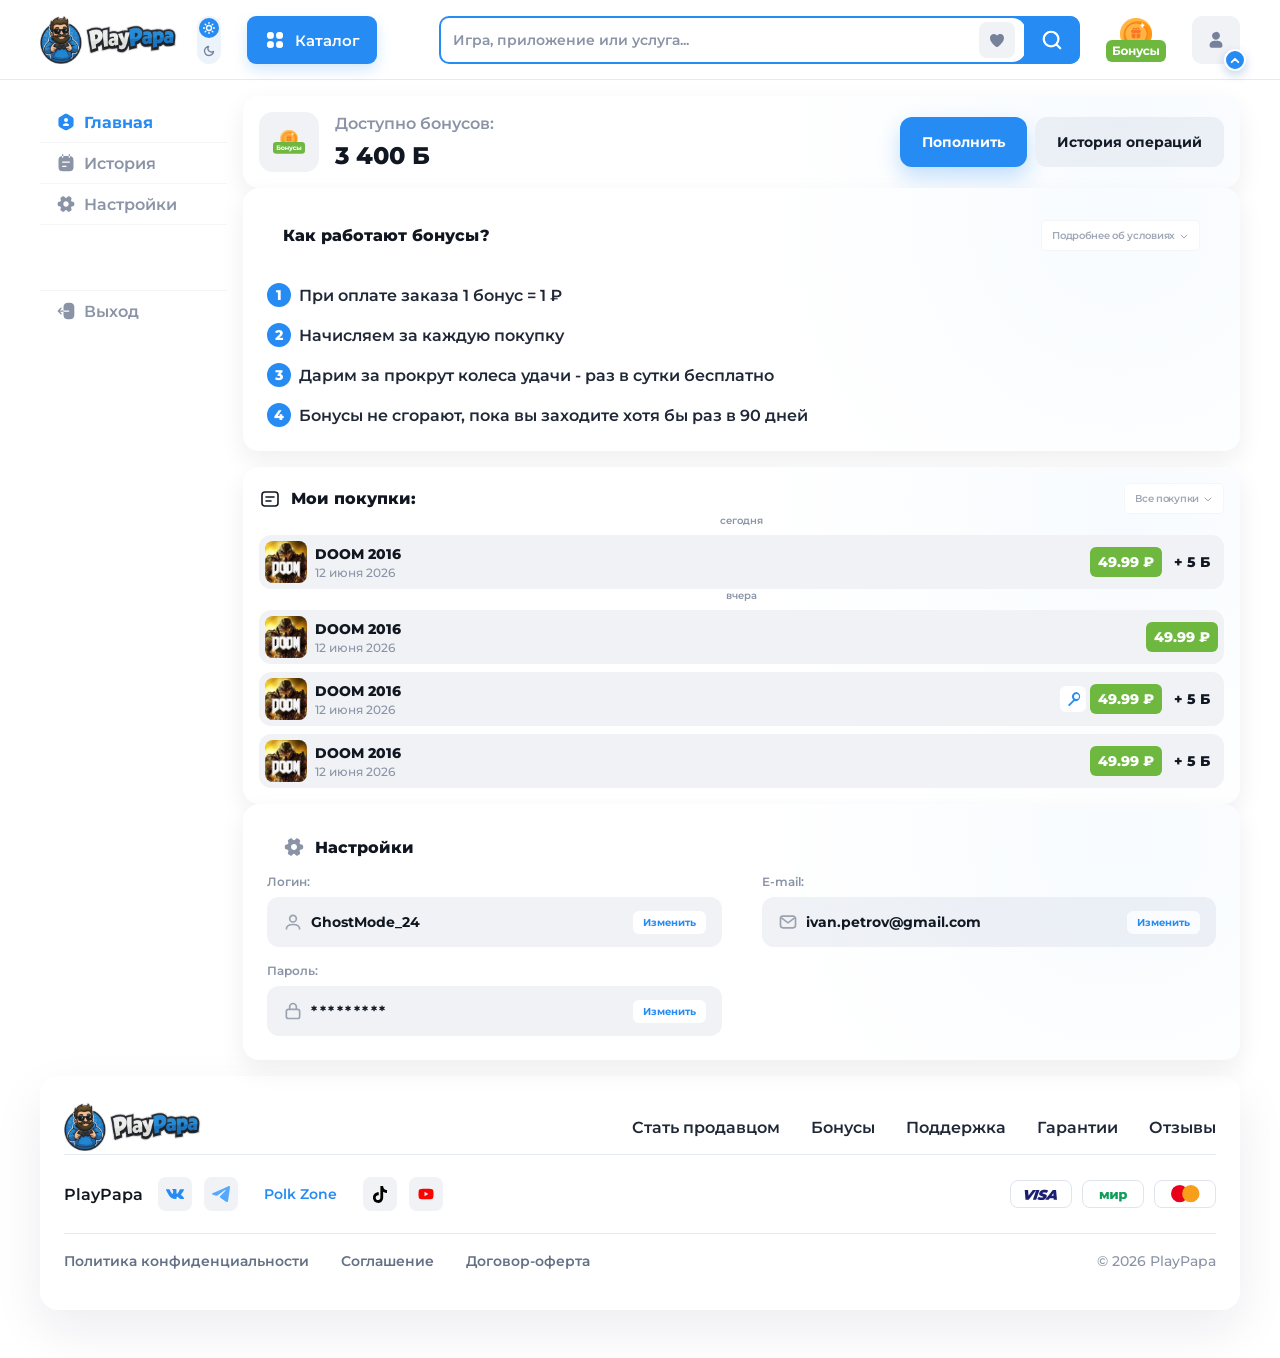
==== account.html @ f1c91818 "Add account, referrals and Steam top-up pages aligned with Figma. Introduce new cabinet and payment " ====
<!doctype html>
<html lang="ru" data-theme="light">
  <head>
    <meta charset="UTF-8" />
    <meta name="viewport" content="width=device-width, initial-scale=1.0, maximum-scale=1.0, user-scalable=no" />
    <title>Личный кабинет — PlayPapa</title>
    <link rel="preconnect" href="https://fonts.googleapis.com" />
    <link rel="preconnect" href="https://fonts.gstatic.com" crossorigin />
    <link href="https://fonts.googleapis.com/css2?family=Montserrat:wght@500;600;700;800;900&display=swap" rel="stylesheet" />
    <link rel="icon" type="image/svg+xml" href="./assets/blogger-playpapa-logo.svg" />
    <link rel="stylesheet" href="./frame.css" />
    <link rel="stylesheet" href="./styles.css" />
    <link rel="stylesheet" href="./account.css" />
    <link rel="stylesheet" href="./auth-local.css" />
  </head>
  <body class="account-page">
    <header class="site-header">
      <div class="shell header-inner">
        <a class="logo-link" href="./index.html">
          <img src="./assets/logo.svg" alt="PlayPapa" />
        </a>
        <div class="theme-switch" aria-label="Переключение темы">
          <button class="theme-btn is-active" type="button" data-theme="light" aria-label="Светлая тема" aria-pressed="true">
            <img src="./assets/white-theme.svg" alt="" />
          </button>
          <button class="theme-btn" type="button" data-theme="dark" aria-label="Темная тема" aria-pressed="false">
            <img src="./assets/dark-theme.svg" alt="" />
          </button>
        </div>
        <button class="catalog-btn" type="button" aria-label="Каталог" aria-expanded="false" aria-controls="catalogMegaMenu">
          <img src="./assets/catalog.svg" alt="" />
          <span>Каталог</span>
        </button>
        <form class="search-form" action="#">
          <input type="search" placeholder="Игра, приложение или услуга..." />
          <button class="search-favorite" type="button" aria-label="Избранное">
            <img src="./assets/favorite.svg" alt="" />
          </button>
          <button class="search-submit" type="submit" aria-label="Найти">
            <svg viewBox="0 0 24 24" fill="none" aria-hidden="true">
              <path d="m21 21-4.35-4.35m2.35-5.65a8 8 0 1 1-16 0 8 8 0 0 1 16 0Z" stroke="currentColor" stroke-width="2.4" stroke-linecap="round" />
            </svg>
          </button>
        </form>
        <button class="bonus-btn" type="button" aria-label="Бонусы">
          <img src="./assets/bonus.svg" alt="Бонусы" />
        </button>
        <div class="profile-menu">
          <button class="profile-btn" type="button" aria-label="Профиль" aria-expanded="false" aria-controls="profilePopover">
            <img src="./assets/profile.svg" alt="" />
            <span class="profile-toggle-indicator" aria-hidden="true">
              <svg viewBox="0 0 12 8" fill="none"><path d="m2 2 4 4 4-4" stroke="currentColor" stroke-width="2.2" stroke-linecap="round" stroke-linejoin="round" /></svg>
            </span>
          </button>
          <section class="profile-popover" id="profilePopover" aria-hidden="true" aria-label="Меню профиля" inert>
            <nav class="profile-popover-nav" aria-label="Разделы профиля">
              <a class="profile-menu-item" href="./account.html">
                <img class="profile-menu-icon" src="./assets/profile-menu-profile.svg" alt="" />
                <span>Профиль</span>
              </a>
              <a class="profile-menu-item" href="./referrals.html">
                <img class="profile-menu-icon" src="./assets/profile-menu-referrals.svg" alt="" />
                <span>Рефералы</span>
              </a>
              <button class="profile-menu-item" type="button">
                <img class="profile-menu-icon" src="./assets/profile-menu-bonus.svg" alt="" />
                <span>Бонусы</span>
              </button>
            </nav>
          </section>
        </div>
      </div>
      <div class="catalog-layer" id="catalogMegaMenu" aria-hidden="true" inert>
        <div class="shell catalog-mega" role="dialog" aria-label="Каталог товаров">
          <div class="catalog-content">
            <section class="catalog-showcase" aria-labelledby="catalogFeaturedTitle">
              <h2 id="catalogFeaturedTitle">Игры и игровые сервисы <span aria-hidden="true">›</span></h2>
              <div class="catalog-showcase-row" id="catalogFeatured"></div>
            </section>
          </div>
        </div>
      </div>
    </header>

    <main class="account-main">
      <div class="shell account-layout">
        <aside class="account-sidebar" aria-label="Навигация личного кабинета">
          <div class="account-nav-group">
            <button class="account-nav-item is-active" type="button" data-account-nav="home" aria-current="page">
              <img src="./assets/account-page/icon-home.svg" alt="" />
              <span>Главная</span>
            </button>
            <button class="account-nav-item" type="button" data-account-nav="history">
              <img src="./assets/account-page/icon-history.svg" alt="" />
              <span>История</span>
            </button>
            <button class="account-nav-item" type="button" data-account-nav="settings">
              <img src="./assets/account-page/icon-settings.svg" alt="" />
              <span>Настройки</span>
            </button>
          </div>
          <button class="account-nav-item account-nav-logout" type="button" data-account-nav="logout">
            <img src="./assets/account-page/icon-logout.svg" alt="" />
            <span>Выход</span>
          </button>
        </aside>

        <div class="account-content">
          <section class="account-screen" data-account-screen="home">
            <div class="account-card account-bonus-bar">
              <div class="account-card-pattern" aria-hidden="true"></div>
              <div class="account-bonus-icon"><img src="./assets/bonus.svg" alt="" /></div>
              <div class="account-bonus-copy">
                <span>Доступно бонусов:</span>
                <strong>3 400 Б</strong>
              </div>
              <div class="account-bonus-actions">
                <button class="account-action-btn is-primary" type="button">Пополнить</button>
                <button class="account-action-btn" type="button" data-account-go-history>История операций</button>
              </div>
            </div>

            <div class="account-home-grid">
              <div class="account-card account-bonus-rules">
                <div class="account-card-pattern" aria-hidden="true"></div>
                <div class="account-section-head">
                  <h2>Как работают бонусы?</h2>
                  <button class="account-link-btn" type="button">
                    <span>Подробнее об условиях</span>
                    <img src="./assets/account-page/chevron-link.svg" alt="" />
                  </button>
                </div>
                <div class="account-bonus-rules-list">
                  <div class="account-bonus-rule"><span class="account-step-num">1</span><span>При оплате заказа 1 бонус = 1 ₽</span></div>
                  <div class="account-bonus-rule"><span class="account-step-num">2</span><span>Начисляем за каждую покупку</span></div>
                  <div class="account-bonus-rule"><span class="account-step-num">3</span><span>Дарим за прокрут колеса удачи - раз в сутки бесплатно</span></div>
                  <div class="account-bonus-rule"><span class="account-step-num">4</span><span>Бонусы не сгорают, пока вы заходите хотя бы раз в 90 дней</span></div>
                </div>
              </div>

              <div class="account-card">
                <div class="account-card-pattern" aria-hidden="true"></div>
                <div class="account-section-head">
                  <h2>
                    <svg viewBox="0 0 22 22" width="22" height="22" fill="none" aria-hidden="true"><rect x="3" y="4" width="16" height="14" rx="3" stroke="currentColor" stroke-width="1.6"/><path d="M7 9h8M7 13h5" stroke="currentColor" stroke-width="1.6" stroke-linecap="round"/></svg>
                    Мои покупки:
                  </h2>
                  <button class="account-link-btn" type="button" data-account-go-history>
                    <span>Все покупки</span>
                    <img src="./assets/account-page/chevron-link.svg" alt="" />
                  </button>
                </div>
                <div class="account-purchases">
                  <div class="account-purchase-group">
                    <p class="account-purchase-date">сегодня</p>
                    <article class="account-purchase-row">
                      <div class="account-purchase-main">
                        <img src="./assets/product-doom.jpg" alt="" />
                        <div><b>DOOM 2016</b><span>12 июня 2026</span></div>
                      </div>
                      <div class="account-purchase-badges">
                        <span class="account-badge is-price">49.99 ₽</span>
                        <span class="account-badge is-bonus">+ 5 Б</span>
                      </div>
                    </article>
                  </div>
                  <div class="account-purchase-group">
                    <p class="account-purchase-date">вчера</p>
                    <article class="account-purchase-row">
                      <div class="account-purchase-main">
                        <img src="./assets/product-doom.jpg" alt="" />
                        <div><b>DOOM 2016</b><span>12 июня 2026</span></div>
                      </div>
                      <div class="account-purchase-badges"><span class="account-badge is-price">49.99 ₽</span></div>
                    </article>
                    <article class="account-purchase-row">
                      <div class="account-purchase-main">
                        <img src="./assets/product-doom.jpg" alt="" />
                        <div><b>DOOM 2016</b><span>12 июня 2026</span></div>
                      </div>
                      <div class="account-purchase-badges">
                        <span class="account-badge is-key" aria-label="Ключ"><svg viewBox="0 0 16 16" fill="currentColor"><path d="M11.5 1a4.5 4.5 0 0 0-3.2 7.67L3 14l1.33 1.33 5.17-5.3A4.5 4.5 0 1 0 11.5 1Zm0 2a2.5 2.5 0 1 1 0 5 2.5 2.5 0 0 1 0-5Z"/></svg></span>
                        <span class="account-badge is-price">49.99 ₽</span>
                        <span class="account-badge is-bonus">+ 5 Б</span>
                      </div>
                    </article>
                    <article class="account-purchase-row">
                      <div class="account-purchase-main">
                        <img src="./assets/product-doom.jpg" alt="" />
                        <div><b>DOOM 2016</b><span>12 июня 2026</span></div>
                      </div>
                      <div class="account-purchase-badges">
                        <span class="account-badge is-price">49.99 ₽</span>
                        <span class="account-badge is-bonus">+ 5 Б</span>
                      </div>
                    </article>
                  </div>
                </div>
              </div>
            </div>

            <div class="account-card account-settings-preview">
              <div class="account-card-pattern" aria-hidden="true"></div>
              <div class="account-section-head">
                <h2>
                  <img src="./assets/account-page/icon-settings.svg" alt="" />
                  Настройки
                </h2>
              </div>
              <div class="account-settings-preview-grid">
                <div class="account-field-block">
                  <label>Логин:</label>
                  <div class="account-field-row">
                    <span class="account-field-value"><img src="./assets/auth-user.svg" alt="" />GhostMode_24</span>
                    <button class="account-mini-btn" type="button">Изменить</button>
                  </div>
                </div>
                <div class="account-field-block">
                  <label>E-mail:</label>
                  <div class="account-field-row">
                    <span class="account-field-value"><img src="./assets/auth-mail.svg" alt="" />ivan.petrov@gmail.com</span>
                    <button class="account-mini-btn" type="button">Изменить</button>
                  </div>
                </div>
                <div class="account-field-block">
                  <label>Пароль:</label>
                  <div class="account-field-row">
                    <span class="account-field-value is-masked"><img src="./assets/auth-lock.svg" alt="" />*********</span>
                    <button class="account-mini-btn" type="button">Изменить</button>
                  </div>
                </div>
              </div>
            </div>
          </section>

          <section class="account-screen" data-account-screen="history" hidden inert>
            <div class="account-card account-history-card">
              <div class="account-card-pattern" aria-hidden="true"></div>
              <div class="account-section-head" style="padding-top: 24px;">
                <h2>
                  <img src="./assets/account-page/icon-history.svg" alt="" />
                  История
                </h2>
              </div>
              <div class="account-history-tabs" role="tablist" aria-label="Разделы истории">
                <button class="account-history-tab is-active" type="button" role="tab" aria-selected="true">Покупки</button>
                <button class="account-history-tab" type="button" role="tab" aria-selected="false">Начисления</button>
                <button class="account-history-tab" type="button" role="tab" aria-selected="false">Товары за бонусы</button>
                <button class="account-history-tab" type="button" role="tab" aria-selected="false">Выигрыши с колеса</button>
              </div>
              <div class="account-history-table-head">
                <span>Наименование товара:</span>
                <span>Дата:</span>
                <span>Сумма:</span>
                <span aria-hidden="true"></span>
                <span>Статус:</span>
                <span aria-hidden="true"></span>
              </div>
              <div class="account-history-row">
                <span>Grand Theft Auto VI</span>
                <span class="account-history-date">12:43 <span>13.08.2026</span></span>
                <span class="account-badge is-price">49.99 ₽</span>
                <span aria-hidden="true"></span>
                <span class="account-status is-cancelled">Отменен</span>
                <span aria-hidden="true"></span>
              </div>
              <div class="account-history-row">
                <span>Grand Theft Auto VI</span>
                <span class="account-history-date">12:43 <span>13.08.2026</span></span>
                <span class="account-badge is-price">49.99 ₽</span>
                <span aria-hidden="true"></span>
                <span class="account-status is-pending">Ожидается оплата</span>
                <span aria-hidden="true"></span>
              </div>
              <div class="account-history-row">
                <span>Grand Theft Auto VI</span>
                <span class="account-history-date">12:43 <span>13.08.2026</span></span>
                <span class="account-badge is-price">49.99 ₽</span>
                <span class="account-badge is-key" aria-label="Ключ"><svg viewBox="0 0 16 16" fill="currentColor"><path d="M11.5 1a4.5 4.5 0 0 0-3.2 7.67L3 14l1.33 1.33 5.17-5.3A4.5 4.5 0 1 0 11.5 1Zm0 2a2.5 2.5 0 1 1 0 5 2.5 2.5 0 0 1 0-5Z"/></svg></span>
                <span class="account-status is-success">Успешно</span>
                <button class="account-copy-icon" type="button" aria-label="Копировать">
                  <img src="./assets/blogger-icon-copy.svg" alt="" />
                </button>
              </div>
              <div class="account-history-row">
                <span>Grand Theft Auto VI</span>
                <span class="account-history-date">12:43 <span>13.08.2026</span></span>
                <span class="account-badge is-price">49.99 ₽</span>
                <span aria-hidden="true"></span>
                <span class="account-status is-pending">Ожидается оплата</span>
                <span aria-hidden="true"></span>
              </div>
              <div class="account-history-row">
                <span>Grand Theft Auto VI</span>
                <span class="account-history-date">12:43 <span>13.08.2026</span></span>
                <span class="account-badge is-price">49.99 ₽</span>
                <span class="account-badge is-key" aria-label="Ключ"><svg viewBox="0 0 16 16" fill="currentColor"><path d="M11.5 1a4.5 4.5 0 0 0-3.2 7.67L3 14l1.33 1.33 5.17-5.3A4.5 4.5 0 1 0 11.5 1Zm0 2a2.5 2.5 0 1 1 0 5 2.5 2.5 0 0 1 0-5Z"/></svg></span>
                <span class="account-status is-success">Успешно</span>
                <button class="account-copy-icon" type="button" aria-label="Копировать">
                  <img src="./assets/blogger-icon-copy.svg" alt="" />
                </button>
              </div>
            </div>
          </section>

          <section class="account-screen" data-account-screen="settings" hidden inert>
            <div class="account-card account-settings-card">
              <div class="account-card-pattern" aria-hidden="true"></div>
              <div class="account-settings-top">
                <div class="account-section-head" style="padding: 0;">
                  <h2>
                    <img src="./assets/account-page/icon-settings.svg" alt="" />
                    Настройки
                  </h2>
                </div>
                <span class="account-saved-badge">
                  <svg viewBox="0 0 18 18" fill="none" aria-hidden="true"><path d="M7.5 9.2 8.6 10.3 11 7.9" stroke="currentColor" stroke-width="1.6" stroke-linecap="round"/><circle cx="9" cy="9" r="7" stroke="currentColor" stroke-width="1.6"/></svg>
                  Изменения сохранены
                </span>
              </div>
              <div class="account-profile-row">
                <div class="account-avatar"><img src="./assets/account-page/avatar.png" alt="" /></div>
                <button class="account-action-btn" type="button">Изменить фото</button>
              </div>
              <div class="account-settings-grid">
                <div class="account-field-block">
                  <label>Логин:</label>
                  <div class="account-field-row">
                    <span class="account-field-value"><img src="./assets/auth-user.svg" alt="" />GhostMode_24</span>
                    <button class="account-mini-btn" type="button">Изменить</button>
                  </div>
                </div>
                <div class="account-field-block">
                  <label>E-mail:</label>
                  <div class="account-field-row">
                    <span class="account-field-value"><img src="./assets/auth-mail.svg" alt="" />ivan.petrov@gmail.com</span>
                    <button class="account-mini-btn" type="button">Изменить</button>
                  </div>
                </div>
                <div class="account-field-block">
                  <label>Пароль:</label>
                  <div class="account-field-row">
                    <span class="account-field-value is-masked"><img src="./assets/auth-lock.svg" alt="" />*********</span>
                    <button class="account-mini-btn" type="button">Изменить</button>
                  </div>
                </div>
              </div>
              <div class="account-settings-actions">
                <button class="account-action-btn is-primary" type="button">Сохранить изменения</button>
                <button class="account-action-btn" type="button">Сбросить</button>
              </div>
            </div>

            <div class="account-card account-password-card">
              <div class="account-card-pattern" aria-hidden="true"></div>
              <div class="account-settings-top">
                <div class="account-section-head" style="padding: 0;">
                  <h2>
                    <svg viewBox="0 0 22 22" width="22" height="22" fill="none" aria-hidden="true"><rect x="4" y="9" width="14" height="10" rx="2" stroke="currentColor" stroke-width="1.6"/><path d="M8 9V6a3 3 0 1 1 6 0v3" stroke="currentColor" stroke-width="1.6"/></svg>
                    Смена пароля
                  </h2>
                </div>
                <span class="account-saved-badge">
                  <svg viewBox="0 0 18 18" fill="none" aria-hidden="true"><path d="M7.5 9.2 8.6 10.3 11 7.9" stroke="currentColor" stroke-width="1.6" stroke-linecap="round"/><circle cx="9" cy="9" r="7" stroke="currentColor" stroke-width="1.6"/></svg>
                  Изменения сохранены
                </span>
              </div>
              <div class="account-password-grid">
                <div class="account-field-block">
                  <label>Введите текущий пароль:</label>
                  <div class="account-field-row"><img src="./assets/auth-lock.svg" alt="" width="20" height="20" /></div>
                </div>
                <div class="account-field-block">
                  <label>Введите новый пароль:</label>
                  <div class="account-field-row"><img src="./assets/auth-lock.svg" alt="" width="20" height="20" /></div>
                </div>
                <div class="account-field-block">
                  <label>Повторите новый пароль:</label>
                  <div class="account-field-row"><img src="./assets/auth-lock.svg" alt="" width="20" height="20" /></div>
                </div>
              </div>
              <div class="account-settings-actions">
                <button class="account-action-btn is-primary" type="button">Сохранить изменения</button>
                <button class="account-action-btn" type="button">Сбросить</button>
              </div>
            </div>
          </section>
        </div>
      </div>

      <footer class="shell site-footer">
        <div class="footer-top">
          <img src="./assets/logo.svg" alt="PlayPapa" />
          <nav>
            <a href="#">Стать продавцом</a>
            <a href="#">Бонусы</a>
            <a href="#">Поддержка</a>
            <a href="#">Гарантии</a>
            <a href="#">Отзывы</a>
          </nav>
        </div>
        <div class="footer-mid">
          <div class="footer-social">
            <b>PlayPapa</b>
            <a class="social-icon" href="#" aria-label="VK"><img src="./assets/footer-vk.svg" alt="" /></a>
            <a class="social-icon" href="#" aria-label="Telegram"><img src="./assets/footer-telegram.svg" alt="" /></a>
            <a class="footer-channel" href="#">Polk Zone</a>
            <a class="social-icon" href="#" aria-label="TikTok"><img src="./assets/footer-tiktok.svg" alt="" /></a>
            <a class="social-icon" href="#" aria-label="YouTube"><img src="./assets/footer-youtube.svg" alt="" /></a>
          </div>
          <div class="payments">
            <span><img src="./assets/payment-visa.svg" alt="VISA" /></span>
            <span><img src="./assets/payment-mir.svg" alt="МИР" /></span>
            <span><img src="./assets/payment-mastercard.svg" alt="Mastercard" /></span>
          </div>
        </div>
        <div class="footer-bottom">
          <nav>
            <a href="#">Политика конфиденциальности</a>
            <a href="#">Соглашение</a>
            <a href="#">Договор-оферта</a>
          </nav>
          <span>© 2026 PlayPapa</span>
        </div>
      </footer>
    </main>

    <script>
      const profileMenu = document.querySelector(".profile-menu");
      const profileButton = profileMenu?.querySelector(".profile-btn");
      const profilePopover = document.getElementById("profilePopover");
      const setProfileOpen = (open, returnFocus = false) => {
        if (!profileMenu || !profilePopover || !profileButton) return;
        profileMenu.classList.toggle("is-open", open);
        profileButton.setAttribute("aria-expanded", open ? "true" : "false");
        profilePopover.setAttribute("aria-hidden", open ? "false" : "true");
        profilePopover.toggleAttribute("inert", !open);
        if (returnFocus) profileButton.focus();
      };
      profileButton?.addEventListener("click", (event) => {
        event.stopPropagation();
        setProfileOpen(!profileMenu?.classList.contains("is-open"));
      });
      document.addEventListener("pointerdown", (event) => {
        if (!profileMenu?.classList.contains("is-open") || profileMenu.contains(event.target)) return;
        setProfileOpen(false);
      });
    </script>
    <script src="./assets/account-page.js"></script>
  </body>
</html>
---- frame.css ----
:root {
  --blue: #268bf3;
  --blue-dark: #167ee9;
  --green: #39a22e;
  --orange: #ff9c35;
  --red: #ef4851;
  --page: #f4f5f7;
  --content: #ffffff;
  --surface: #ffffff;
  --surface-raised: #ffffff;
  --field: #f0f2f6;
  --button-soft: #f4f5f7;
  --button-soft-raised: #ffffff;
  --field-strong: #e9edf4;
  --line: #e5e9f1;
  --text: #202838;
  --heading: #111720;
  --muted: #8a94a6;
  --muted-strong: #647085;
  --shadow-soft: 0 10px 34px rgba(20, 40, 80, 0.08);
  --shadow-card: 0 10px 26px rgba(23, 31, 45, 0.07);
  --shadow-hover: 0 16px 34px rgba(23, 31, 45, 0.12);
  --shadow-blue: 0 10px 22px rgba(38, 139, 243, 0.28);
  --focus-ring: 0 0 0 4px rgba(38, 139, 243, 0.18);
  --ease: cubic-bezier(0.2, 0.8, 0.2, 1);
  --header-height: 80px;
  --shell: 1200px;
  --workspace: calc(var(--shell) + 80px);
  --page-gutter: max(40px, calc((100vw - var(--shell)) / 2));
  --mobile-gutter: 16px;
}

html[data-theme="dark"] {
  color-scheme: dark;
  --page: #0f1218;
  --content: #11151c;
  --surface: #1e242f;
  --surface-raised: #202733;
  --field: #242c38;
  --button-soft: #252d3a;
  --button-soft-raised: #252d3a;
  --field-strong: #2b3442;
  --line: #2a323f;
  --text: #d9e1ec;
  --heading: #f4f7fb;
  --muted: #8f9bad;
  --muted-strong: #bec8d7;
  --shadow-soft: 0 12px 32px rgba(0, 0, 0, 0.22);
  --shadow-card: 0 12px 32px rgba(0, 0, 0, 0.22);
  --shadow-hover: 0 18px 36px rgba(0, 0, 0, 0.28);
  --focus-ring: 0 0 0 4px rgba(38, 139, 243, 0.24);
}

* {
  box-sizing: border-box;
}

html {
  background: var(--page);
  color-scheme: light;
}

body {
  min-width: 1280px;
  margin: 0;
  overflow-x: hidden;
  background: var(--page);
  color: var(--text);
  font-family: "Montserrat", "SF Pro Display", "SF Pro Text", Arial, sans-serif;
  font-size: 14px;
  letter-spacing: 0;
}

body.preloader-active,
body.catalog-open,
body.auth-modal-open,
body.mobile-search-open {
  overflow: hidden;
}

button,
input {
  font: inherit;
}

button {
  cursor: pointer;
}

a,
button {
  -webkit-tap-highlight-color: transparent;
}

button:focus-visible,
a:focus-visible {
  outline: 3px solid rgba(38, 139, 243, 0.42);
  outline-offset: 3px;
}

img,
svg {
  display: block;
}

.shell {
  width: var(--shell);
  margin-inline: auto;
}

.site-header {
  position: sticky;
  top: 0;
  z-index: 80;
  width: 100%;
  height: var(--header-height);
  background: var(--page);
}

body.catalog-open .site-header {
  z-index: 130;
}

.site-header::before {
  content: "";
  position: absolute;
  inset-block: 0;
  left: 50%;
  width: min(100%, var(--workspace));
  border-bottom: 1px solid var(--line);
  background: var(--content);
  transform: translateX(-50%);
}

.header-inner {
  position: relative;
  z-index: 1;
  height: var(--header-height);
  display: flex;
  align-items: center;
  gap: 26px;
}

.logo-link,
.logo-link img,
.site-footer .footer-top img {
  width: 138px;
  height: 48px;
  flex: 0 0 auto;
  object-fit: contain;
}

.logo-link img,
.bonus-btn img {
  transition: transform 0.24s var(--ease), filter 0.24s ease, box-shadow 0.24s ease;
}

.theme-switch {
  width: 24px;
  height: 48px;
  margin-left: -7px;
  border-radius: 13px;
  padding: 2px;
  display: grid;
  gap: 2px;
  background: #edf3fb;
}

.theme-btn {
  width: 20px;
  height: 20px;
  border: 0;
  border-radius: 50%;
  padding: 0;
  display: grid;
  place-items: center;
  background: transparent;
}

.theme-btn img {
  width: 12px;
  height: 12px;
  transition: transform 0.36s ease, filter 0.36s ease;
}

.theme-btn.is-active {
  background: var(--blue);
}

.theme-btn.is-active img {
  filter: brightness(0) invert(1);
}

body.theme-animating .theme-btn.is-active img {
  animation: theme-icon-pop 0.46s var(--ease);
}

body.theme-animating,
body.theme-animating :where(.site-header, main, .services-row, .topup-row, .product-card, .blogger-card, .side-card, .article-card, .review-card, .site-footer, .catalog-layer, .catalog-mega, .catalog-sidebar, .catalog-content, .mobile-bottom-nav, .mobile-search-layer, .mobile-search-page, .auth-modal-dialog, .profile-btn, .catalog-btn, .theme-switch, .search-form, .search-form::before, .form-field, .amount-field-shell, .topup-promo-input, .topup-payment-method, .topup-payment-icon, .topup-total-copy, .topup-quick-popover, .topup-quick-popover-buttons button, .currency-tabs button, .chip, .show-all) {
  transition-property: background-color, color, border-color, box-shadow, filter;
  transition-duration: 0.42s;
  transition-timing-function: ease;
}

body.theme-animating .site-header::before {
  transition: background-color 0.42s ease, border-color 0.42s ease;
}

@keyframes theme-icon-pop {
  0% {
    opacity: 0.35;
    transform: scale(0.62) rotate(-28deg);
  }

  65% {
    opacity: 1;
    transform: scale(1.16) rotate(8deg);
  }

  100% {
    opacity: 1;
    transform: scale(1);
  }
}

.catalog-btn,
.search-submit {
  border: 0;
  background: var(--blue);
  color: #fff;
  font-weight: 600;
  transition: transform 0.2s var(--ease), background-color 0.2s ease, box-shadow 0.2s ease;
}

.catalog-btn {
  min-width: 130px;
  height: 48px;
  border-radius: 9px;
  display: inline-flex;
  align-items: center;
  justify-content: center;
  gap: 10px;
  font-size: 15px;
  text-decoration: none;
  box-shadow: 0 6px 14px rgba(38, 139, 243, 0.2);
}

.catalog-btn img {
  width: 20px;
  height: 20px;
}

.catalog-btn:hover,
.catalog-btn[aria-expanded="true"],
.search-submit:hover {
  background: var(--blue-dark);
  box-shadow: var(--shadow-blue);
}

.search-form {
  position: relative;
  height: 48px;
  min-width: 520px;
  margin-left: 36px;
  flex: 1 1 auto;
  display: flex;
  align-items: center;
  overflow: hidden;
  border-radius: 10px;
  background: var(--blue);
}

.search-form::before {
  content: "";
  position: absolute;
  inset: 2px 54px 2px 2px;
  z-index: 0;
  border-radius: 8px 14px 14px 8px;
  background: var(--surface);
}

.search-form input {
  position: relative;
  z-index: 1;
  min-width: 0;
  height: 100%;
  flex: 1;
  border: 0;
  outline: 0;
  padding: 0 14px;
  appearance: none;
  background: transparent;
  color: var(--text);
  font-size: 14px;
  font-weight: 600;
}

.search-form input::placeholder {
  color: var(--muted);
  opacity: 1;
}

.search-form:focus-within {
  box-shadow: var(--focus-ring);
}

.search-form input:focus-visible {
  outline: 0;
}

.search-favorite {
  position: relative;
  z-index: 1;
  width: 36px;
  height: 36px;
  margin-right: 9px;
  border: 0;
  border-radius: 8px;
  display: grid;
  place-items: center;
  background: var(--field);
}

.search-favorite img {
  width: 14px;
  height: 13px;
}

.search-submit {
  position: relative;
  z-index: 1;
  width: 56px;
  height: 48px;
  display: grid;
  place-items: center;
}

.search-submit svg {
  width: 22px;
  height: 22px;
}

.bonus-btn {
  width: 60px;
  height: 44px;
  flex: 0 0 auto;
  border: 0;
  padding: 0;
  background: transparent;
}

.bonus-btn img {
  width: 60px;
  height: 44px;
}

.profile-menu {
  position: relative;
  z-index: 110;
  width: 48px;
  height: 48px;
  flex: 0 0 auto;
}

.profile-btn {
  width: 48px;
  height: 48px;
  border: 0;
  border-radius: 10px;
  padding: 0;
  display: grid;
  place-items: center;
  background: var(--field);
}

.profile-btn img {
  width: 20px;
  height: 20px;
}

.search-favorite:hover,
.profile-btn:hover {
  background: var(--field-strong);
  box-shadow: 0 8px 18px rgba(23, 31, 45, 0.1);
}

.bonus-btn:hover img {
  transform: scale(1.03);
  filter: saturate(1.06);
}

.catalog-btn:active,
.search-submit:active,
.search-favorite:active,
.bonus-btn:active,
.profile-btn:active {
  transform: translateY(0) scale(0.98);
}

.profile-toggle-indicator {
  position: absolute;
  right: -6px;
  bottom: -7px;
  z-index: 2;
  width: 22px;
  height: 22px;
  border: 2px solid var(--surface);
  border-radius: 50%;
  display: grid;
  place-items: center;
  background: var(--blue);
  color: #fff;
  box-shadow: 0 4px 10px rgba(25, 96, 170, 0.25);
}

.profile-toggle-indicator svg {
  width: 10px;
  height: 7px;
  transform: rotate(180deg);
  transition: transform 0.24s var(--ease);
}

.profile-menu.is-open .profile-toggle-indicator svg {
  transform: rotate(0);
}

.profile-popover {
  position: absolute;
  top: calc(100% + 10px);
  right: 5px;
  width: 262px;
  border-radius: 17px;
  padding: 20px 24px 18px;
  background: var(--surface-raised);
  color: var(--text);
  box-shadow: 0 23px 44px rgba(27, 38, 56, 0.16);
  opacity: 0;
  visibility: hidden;
  pointer-events: none;
  transform: translateY(-8px) scale(0.985);
  transform-origin: top right;
  transition: opacity 0.18s ease, visibility 0.18s ease, transform 0.24s var(--ease);
}

.profile-menu.is-open .profile-popover {
  opacity: 1;
  visibility: visible;
  pointer-events: auto;
  transform: translateY(0) scale(1);
}

.profile-popover-heading {
  text-align: center;
}

.profile-popover-heading h2 {
  margin: 0;
  color: var(--heading);
  font-size: 15px;
  font-weight: 700;
  line-height: 1.2;
}

.profile-popover-heading p {
  margin: 4px 0 0;
  color: var(--muted);
  font-size: 12px;
  font-weight: 600;
  line-height: 1.18;
}

.profile-popover-heading p span {
  display: block;
  white-space: nowrap;
}

.profile-popover-nav {
  margin-top: 18px;
  display: grid;
  gap: 4px;
}

.profile-menu-item {
  width: 100%;
  height: 34px;
  border: 0;
  border-radius: 8px;
  padding: 0;
  display: grid;
  grid-template-columns: 21px minmax(0, 1fr);
  align-items: center;
  gap: 10px;
  background: transparent;
  color: var(--text);
  text-align: left;
  font-size: 14px;
  font-weight: 600;
  line-height: 1;
}

.profile-menu-icon {
  width: 21px;
  height: 21px;
  object-fit: contain;
}

.profile-menu-item:disabled {
  color: #aeb6c4;
  cursor: not-allowed;
}

.profile-menu-item:disabled .profile-menu-icon {
  opacity: 0.42;
  filter: grayscale(1);
}

.profile-menu-item:not(:disabled):hover {
  background: var(--field);
  transform: translateX(2px);
}

.profile-login {
  color: #60bd38;
}

.catalog-layer {
  position: fixed;
  top: var(--header-height);
  right: 0;
  bottom: 0;
  left: 0;
  z-index: 100;
  opacity: 0;
  visibility: hidden;
  pointer-events: none;
  background: var(--page);
  transition: opacity 0.22s ease, visibility 0.22s ease;
}

.catalog-layer.is-open {
  opacity: 1;
  visibility: visible;
  pointer-events: auto;
}

.catalog-mega {
  width: min(100%, var(--workspace));
  height: 100%;
  margin-inline: auto;
  display: grid;
  grid-template-columns: 360px minmax(0, 1fr);
  overflow: hidden;
  background: var(--content);
  transform: translateY(-12px);
  transition: transform 0.26s var(--ease);
}

.catalog-layer.is-open .catalog-mega {
  transform: translateY(0);
}

.catalog-sidebar {
  min-height: 100%;
  padding-top: 16px;
  border-right: 1px solid var(--line);
  background: var(--content);
}

.catalog-side-link {
  width: 100%;
  height: 50px;
  border: 0;
  border-radius: 0;
  padding: 0 28px;
  display: grid;
  grid-template-columns: 22px minmax(0, 1fr) 16px;
  align-items: center;
  gap: 12px;
  background: transparent;
  color: #4c5564;
  text-align: left;
  font-size: 14px;
  font-weight: 600;
}

.catalog-side-link > svg {
  width: 21px;
  height: 21px;
  color: #697281;
}

.catalog-side-link:hover,
.catalog-side-link.is-active {
  background: var(--field);
  color: var(--heading);
}

.catalog-chevron,
.catalog-showcase h2 span,
.catalog-link-group h3 span {
  font-family: Arial, sans-serif;
  font-weight: 400;
  line-height: 0.8;
}

.catalog-chevron {
  color: #9da5b1;
  font-size: 22px;
  text-align: right;
}

.catalog-content {
  min-width: 0;
  padding: 40px 40px 54px;
  overflow: auto;
  scrollbar-width: thin;
  scrollbar-color: #c7cfdb transparent;
}

.catalog-content::-webkit-scrollbar {
  width: 7px;
}

.catalog-content::-webkit-scrollbar-thumb {
  border-radius: 999px;
  background: #c7cfdb;
}

.catalog-showcase h2,
.catalog-link-group h3 {
  margin: 0;
  color: var(--heading);
  font-weight: 600;
}

.catalog-showcase h2 {
  display: flex;
  align-items: center;
  gap: 8px;
  font-size: 20px;
  line-height: 1.1;
}

.catalog-showcase h2 span {
  font-size: 25px;
}

.catalog-showcase-row {
  margin-top: 29px;
  display: grid;
  grid-auto-flow: column;
  grid-auto-columns: 84px;
  justify-content: space-between;
  gap: 8px;
}

.catalog-showcase-item {
  min-width: 0;
  display: grid;
  justify-items: center;
  align-content: start;
  gap: 8px;
  color: var(--text);
  text-align: center;
  text-decoration: none;
  font-size: 11px;
  font-weight: 500;
  line-height: 1.15;
}

.catalog-showcase-item img {
  width: 84px;
  height: 84px;
  border-radius: 16px;
  object-fit: cover;
  background: var(--field);
  box-shadow: 0 5px 12px rgba(22, 30, 45, 0.08);
}

.catalog-showcase-item span {
  width: 94px;
  min-height: 28px;
  overflow: hidden;
  display: -webkit-box;
  -webkit-box-orient: vertical;
  -webkit-line-clamp: 2;
}

.catalog-showcase-item:hover {
  color: var(--blue);
}

.catalog-showcase-item:hover img {
  transform: translateY(-2px);
  box-shadow: 0 9px 18px rgba(38, 139, 243, 0.18);
}

.catalog-new {
  margin-top: 47px;
}

.catalog-platforms {
  margin-top: 50px;
  display: grid;
  grid-template-columns: repeat(5, minmax(0, 1fr));
  align-items: start;
  gap: 48px 28px;
}

.catalog-link-group {
  min-width: 0;
  display: grid;
  align-content: start;
  gap: 18px;
}

.catalog-link-group h3 {
  margin-bottom: 4px;
  display: flex;
  align-items: center;
  gap: 8px;
  font-size: 15px;
  line-height: 1;
}

.catalog-link-group h3 span {
  font-size: 22px;
}

.catalog-link-group a {
  color: var(--muted-strong);
  text-decoration: none;
  font-size: 12px;
  font-weight: 500;
  line-height: 1.28;
}

.catalog-link-group a:hover {
  color: var(--blue);
  transform: translateX(2px);
}

main {
  width: min(100%, var(--workspace));
  min-height: calc(100vh - var(--header-height));
  margin-inline: auto;
  padding-top: 16px;
  padding-bottom: 40px;
  background: var(--content);
}

.mobile-bottom-nav {
  display: none;
}

.site-footer {
  background: var(--surface);
  box-shadow: var(--shadow-card);
}

.site-footer {
  height: 234px;
  margin-top: 16px;
  border-radius: 18px;
  padding: 24px 24px 22px;
  box-shadow: 0 20px 50px rgba(20, 30, 60, 0.08);
}

.footer-top,
.footer-mid,
.footer-bottom {
  display: flex;
  align-items: center;
  justify-content: space-between;
}

.footer-top {
  height: 55px;
  border-bottom: 1px solid var(--line);
}

.footer-top nav,
.footer-bottom nav,
.footer-social,
.payments {
  display: flex;
  align-items: center;
}

.footer-top nav {
  gap: 31px;
}

.footer-top a,
.footer-bottom a,
.footer-channel {
  color: var(--muted-strong);
  text-decoration: none;
  font-weight: 600;
}

.footer-top a {
  color: var(--text);
  font-size: 16px;
}

.footer-top a:hover,
.footer-bottom a:hover,
.footer-channel:hover {
  color: var(--blue);
}

.footer-mid {
  height: 79px;
  border-bottom: 1px solid var(--line);
}

.footer-social {
  gap: 12px;
}

.footer-social b {
  margin-right: 3px;
  color: var(--heading);
  font-size: 16px;
  font-weight: 600;
}

.social-icon {
  min-width: 34px;
  height: 34px;
  border-radius: 8px;
  display: inline-flex;
  align-items: center;
  justify-content: center;
  background: var(--field);
}

.social-icon img {
  width: 18px;
  height: 18px;
  object-fit: contain;
}

.social-icon[aria-label="TikTok"] img {
  width: 14px;
  height: 17px;
}

.social-icon:hover {
  background: var(--blue);
  box-shadow: 0 8px 18px rgba(38, 139, 243, 0.22);
}

.social-icon:hover img {
  filter: brightness(0) invert(1);
}

.footer-channel {
  padding: 0 14px;
  color: var(--blue);
}

.payments {
  gap: 10px;
}

.payments span {
  min-width: 62px;
  height: 28px;
  border: 1px solid #dfe4ed;
  border-radius: 8px;
  display: grid;
  place-items: center;
  background: var(--surface);
}

.payments img {
  max-width: 39px;
  max-height: 18px;
  object-fit: contain;
}

.footer-bottom {
  height: 53px;
  color: var(--muted);
  font-weight: 500;
}

.footer-bottom nav {
  gap: 32px;
}

.mobile-search-layer {
  display: none;
}

.mobile-search-page {
  --mobile-search-side: clamp(14px, 3.47vw, 20px);
  --mobile-search-card: clamp(66px, 17.01vw, 98px);
  width: 100%;
  max-width: 576px;
  min-height: 100svh;
  margin-inline: auto;
  padding: clamp(16px, 4.17vw, 24px) var(--mobile-search-side) clamp(44px, 9vw, 64px);
  background: var(--surface-raised);
  color: var(--text);
}

.mobile-search-topbar {
  display: grid;
  grid-template-columns: clamp(44px, 11.11vw, 64px) minmax(0, 1fr);
  gap: clamp(11px, 3vw, 17px);
}

.mobile-search-back,
.mobile-search-form {
  height: clamp(44px, 11.11vw, 64px);
  border: 0;
  border-radius: clamp(12px, 3.47vw, 20px);
  background: var(--field);
}

.mobile-search-back {
  display: grid;
  place-items: center;
  color: var(--text);
}

.mobile-search-back svg,
.mobile-search-form > svg {
  width: clamp(21px, 5.21vw, 30px);
  height: clamp(21px, 5.21vw, 30px);
}

.mobile-search-form {
  padding: 0 clamp(15px, 3.82vw, 22px);
  display: flex;
  align-items: center;
  gap: clamp(11px, 2.78vw, 16px);
}

.mobile-search-form input {
  width: 100%;
  min-width: 0;
  height: 100%;
  border: 0;
  outline: 0;
  padding: 0;
  appearance: none;
  background: transparent;
  color: var(--text);
  font-size: clamp(15px, 3.82vw, 22px);
  font-weight: 500;
}

.mobile-search-section h2 {
  margin: 0;
  color: var(--heading);
  font-size: clamp(19px, 4.51vw, 26px);
  font-weight: 600;
  line-height: 1.14;
}

.mobile-search-services-section {
  margin-top: clamp(28px, 7vw, 40px);
}

.mobile-search-new-section {
  margin-top: clamp(24px, 6vw, 34px);
}

.mobile-search-cards {
  width: calc(100% + var(--mobile-search-side));
  margin: clamp(14px, 3.8vw, 22px) calc(-1 * var(--mobile-search-side)) 0 0;
  padding: 0 var(--mobile-search-side) 4px 0;
  display: flex;
  gap: clamp(9px, 2.08vw, 12px);
  overflow-x: auto;
  scrollbar-width: none;
  -webkit-overflow-scrolling: touch;
}

.mobile-search-cards::-webkit-scrollbar {
  display: none;
}

.mobile-search-card {
  width: var(--mobile-search-card);
  min-width: var(--mobile-search-card);
  display: grid;
  justify-items: center;
  align-content: start;
  gap: clamp(8px, 1.91vw, 11px);
  color: var(--text);
  text-align: center;
  text-decoration: none;
  font-size: clamp(12px, 3.13vw, 18px);
  font-weight: 500;
  line-height: 1.18;
}

.mobile-search-card > img,
.mobile-search-more > span {
  width: var(--mobile-search-card);
  height: var(--mobile-search-card);
  border-radius: clamp(13px, 3.47vw, 20px);
}

.mobile-search-card > img {
  object-fit: cover;
  background: var(--field);
  box-shadow: 0 5px 10px rgba(27, 37, 54, 0.13);
}

.mobile-search-card strong {
  width: calc(var(--mobile-search-card) + 8px);
  overflow: hidden;
  color: var(--text);
  font-weight: 600;
  white-space: nowrap;
  text-overflow: ellipsis;
}

.mobile-search-more > span {
  display: grid;
  place-items: center;
  background: var(--field);
}

.mobile-search-more > span img {
  width: 36%;
  height: 36%;
  object-fit: contain;
}

.mobile-search-game-cards {
  gap: clamp(18px, 4.34vw, 25px);
}

.mobile-search-game-cards .mobile-search-card > img {
  box-shadow: none;
}

.mobile-search-platforms {
  margin-top: clamp(22px, 5.8vw, 34px);
  display: grid;
}

.mobile-search-platforms a {
  height: clamp(56px, 14.24vw, 82px);
  border-bottom: 1px solid var(--line);
  display: flex;
  align-items: center;
  justify-content: space-between;
  color: var(--text);
  text-decoration: none;
  font-size: clamp(16px, 3.99vw, 23px);
  font-weight: 500;
}

.mobile-search-platforms a > span:last-child {
  color: var(--muted);
  font-family: Arial, sans-serif;
  font-size: clamp(29px, 6.6vw, 38px);
  font-weight: 300;
}

html[data-theme="dark"] .theme-switch {
  background: #222a35;
}

html[data-theme="dark"] .profile-menu-item:disabled {
  color: #596170;
}

html[data-theme="dark"] .profile-menu-item:disabled .profile-menu-icon {
  opacity: 0.36;
}

html[data-theme="dark"] main,
html[data-theme="dark"] .site-header::before {
  background: var(--content);
}

html[data-theme="dark"] .catalog-side-link,
html[data-theme="dark"] .catalog-link-group a {
  color: #b8c1cf;
}

html[data-theme="dark"] .catalog-side-link > svg,
html[data-theme="dark"] .catalog-chevron {
  color: #8e99aa;
}

html[data-theme="dark"] .payments span {
  border-color: #313a47;
}

html[data-theme="dark"] .payments img[alt="VISA"],
html[data-theme="dark"] .social-icon[aria-label="TikTok"] img {
  filter: brightness(0) invert(1);
}

@media (max-width: 767px) {
  :root {
    --header-height: 80px;
    --mobile-gutter: 16px;
  }

  html,
  body {
    width: 100%;
    min-width: 0;
  }

  body {
    font-size: 14px;
  }

  .shell {
    width: auto;
    margin-inline: var(--mobile-gutter);
  }

  .site-header {
    position: fixed;
    left: 0;
    right: 0;
    height: var(--header-height);
  }

  .header-inner {
    width: auto;
    height: var(--header-height);
    margin-inline: var(--mobile-gutter);
    gap: 10px;
  }

  .logo-link,
  .logo-link img,
  .site-footer .footer-top img {
    width: clamp(120px, 34vw, 146px);
    height: 46px;
  }

  .theme-switch {
    width: 24px;
    height: 52px;
    margin-left: 0;
    flex: 0 0 auto;
  }

  .search-form {
    display: none;
  }

  .header-inner .catalog-btn {
    width: 52px;
    min-width: 52px;
    height: 52px;
    border-radius: 10px;
    gap: 0;
    padding: 0;
    flex: 0 0 52px;
    box-shadow: 0 7px 16px rgba(38, 139, 243, 0.22);
  }

  .header-inner .catalog-btn span {
    position: absolute;
    width: 1px;
    height: 1px;
    overflow: hidden;
    clip: rect(0 0 0 0);
    white-space: nowrap;
  }

  .header-inner .catalog-btn img {
    width: 22px;
    height: 22px;
  }

  .bonus-btn {
    width: 56px;
    height: 44px;
    margin-left: auto;
  }

  .bonus-btn img {
    width: 56px;
    height: 44px;
  }

  .profile-menu,
  .profile-btn {
    width: 52px;
    height: 52px;
  }

  .profile-btn {
    border-radius: 10px;
  }

  .profile-popover {
    right: 0;
    width: min(278px, calc(100vw - 32px));
  }

  main {
    width: 100%;
    min-height: auto;
    padding-top: calc(var(--header-height) + 16px);
    padding-bottom: calc(89px + env(safe-area-inset-bottom));
  }

  .site-footer {
    height: auto;
    margin-top: 24px;
    border-radius: 20px;
    padding: 22px 18px 20px;
  }

  .footer-top,
  .footer-mid,
  .footer-bottom {
    height: auto;
    border: 0;
    display: block;
  }

  .footer-top img {
    width: 104px;
    height: 40px;
    margin-bottom: 18px;
  }

  .footer-top nav {
    display: grid;
    gap: 10px;
  }

  .footer-top a {
    font-size: 13px;
    line-height: 1.15;
  }

  .footer-mid {
    margin-top: 22px;
  }

  .footer-social {
    display: grid;
    grid-template-columns: 1fr 38px 38px;
    grid-template-rows: 38px 38px;
    gap: 12px 10px;
  }

  .footer-social b {
    grid-column: 1;
    grid-row: 1;
    font-size: 13px;
  }

  .footer-channel {
    grid-column: 1;
    grid-row: 2;
    padding: 0;
    font-size: 11px;
  }

  .social-icon {
    min-width: 38px;
    height: 38px;
    border-radius: 10px;
  }

  .social-icon[aria-label="VK"] {
    grid-column: 2;
    grid-row: 1;
  }

  .social-icon[aria-label="Telegram"] {
    grid-column: 3;
    grid-row: 1;
  }

  .social-icon[aria-label="TikTok"] {
    grid-column: 2;
    grid-row: 2;
  }

  .social-icon[aria-label="YouTube"] {
    grid-column: 3;
    grid-row: 2;
  }

  .payments {
    margin-top: 16px;
    display: grid;
    grid-template-columns: repeat(3, minmax(0, 1fr));
    gap: 8px;
  }

  .payments span {
    min-width: 0;
    height: 38px;
  }

  .footer-bottom {
    margin-top: 24px;
  }

  .footer-bottom nav {
    display: grid;
    gap: 14px;
  }

  .footer-bottom a {
    font-size: 11px;
    line-height: 1.2;
  }

  .footer-bottom span {
    display: block;
    margin-top: 16px;
    font-size: 10px;
    line-height: 1.2;
  }

  .mobile-bottom-nav {
    position: fixed;
    right: 0;
    bottom: 0;
    left: 0;
    z-index: 90;
    height: calc(65px + env(safe-area-inset-bottom));
    border-top: 1px solid var(--line);
    padding: 6px 8px calc(6px + env(safe-area-inset-bottom));
    display: grid;
    grid-template-columns: repeat(5, minmax(0, 1fr));
    background: color-mix(in srgb, var(--surface-raised) 94%, transparent);
    box-shadow: 0 -10px 28px rgba(25, 35, 55, 0.08);
    backdrop-filter: blur(14px);
  }

  .mobile-bottom-nav a {
    min-width: 0;
    border-radius: 12px;
    display: grid;
    place-items: center;
    align-content: center;
    gap: 3px;
    color: var(--muted);
    text-decoration: none;
    font-size: 9px;
    font-weight: 600;
    line-height: 1;
  }

  .mobile-bottom-nav svg {
    width: 20px;
    height: 20px;
  }

  .mobile-bottom-nav a:hover,
  .mobile-bottom-nav a:focus,
  .mobile-bottom-nav a[aria-expanded="true"],
  body.catalog-open .mobile-bottom-nav a.is-active,
  body.mobile-search-open .mobile-bottom-nav a.is-active {
    background: transparent;
    color: var(--muted);
  }

  .mobile-bottom-nav a.is-active {
    color: var(--blue);
  }

  .mobile-search-layer {
    position: fixed;
    inset: 0;
    z-index: 120;
    display: block;
    overflow-x: hidden;
    overflow-y: auto;
    background: var(--surface-raised);
    opacity: 0;
    visibility: hidden;
    pointer-events: none;
    transform: translateY(10px);
    transition: opacity 0.2s ease, visibility 0.2s ease, transform 0.24s var(--ease);
  }

  .mobile-search-layer.is-open {
    opacity: 1;
    visibility: visible;
    pointer-events: auto;
    transform: translateY(0);
  }

  .catalog-layer {
    top: var(--header-height);
    right: 0;
    bottom: 0;
    left: 0;
    width: 100%;
    height: calc(100dvh - var(--header-height));
  }

  .catalog-mega {
    width: 100%;
    max-width: none;
    height: 100%;
    margin-inline: 0;
    display: block;
    overflow: hidden;
  }

  .catalog-layer .catalog-mega.shell {
    width: 100%;
    margin-inline: 0;
  }

  .catalog-sidebar {
    position: sticky;
    top: 0;
    z-index: 2;
    min-height: 0;
    border-right: 0;
    border-bottom: 1px solid var(--line);
    padding: 8px 6px;
    display: flex;
    gap: 6px;
    overflow-x: auto;
    scrollbar-width: none;
  }

  .catalog-sidebar::-webkit-scrollbar,
  .catalog-showcase-row::-webkit-scrollbar {
    display: none;
  }

  .catalog-side-link {
    width: auto;
    height: 42px;
    flex: 0 0 auto;
    grid-template-columns: 19px auto;
    gap: 8px;
    border-radius: 9px;
    padding: 0 12px;
    font-size: 13px;
  }

  .catalog-side-link > svg {
    width: 19px;
    height: 19px;
  }

  .catalog-chevron {
    display: none;
  }

  .catalog-content {
    height: calc(100% - 59px);
    padding: 22px var(--mobile-gutter) 40px;
  }

  .catalog-showcase h2 {
    font-size: 20px;
  }

  .catalog-showcase-row {
    width: calc(100% + var(--mobile-gutter));
    margin-top: 22px;
    padding-right: var(--mobile-gutter);
    grid-auto-columns: 72px;
    justify-content: start;
    gap: 12px;
    overflow-x: auto;
    scrollbar-width: none;
  }

  .catalog-showcase-item img {
    width: 72px;
    height: 72px;
    border-radius: 14px;
  }

  .catalog-showcase-item span {
    width: 78px;
  }

  .catalog-new {
    margin-top: 36px;
  }

  .catalog-platforms {
    margin-top: 38px;
    grid-template-columns: repeat(2, minmax(0, 1fr));
    gap: 34px 22px;
  }

  .catalog-link-group h3 {
    font-size: 16px;
  }

  .catalog-link-group a {
    font-size: 13px;
  }
}

@media (max-width: 400px) {
  :root {
    --mobile-gutter: 10px;
  }

  .header-inner {
    gap: 6px;
  }

  .bonus-btn,
  .bonus-btn img {
    width: 50px;
    height: 38px;
  }

  .header-inner .catalog-btn {
    width: 46px;
    min-width: 46px;
    height: 46px;
    flex-basis: 46px;
  }

  .header-inner .catalog-btn img {
    width: 20px;
    height: 20px;
  }

  .profile-menu,
  .profile-btn {
    width: 46px;
    height: 46px;
  }

  .catalog-platforms {
    grid-template-columns: 1fr;
  }
}

@media (prefers-reduced-motion: reduce) {
  * {
    animation-duration: 0.01ms !important;
    animation-iteration-count: 1 !important;
    scroll-behavior: auto !important;
    transition-duration: 0.01ms !important;
  }
}
---- styles.css ----
.page-preloader {
  --preloader-dot: #a9cff7;
  --preloader-dot-active: var(--blue);
  --preloader-text: var(--blue);
  position: fixed;
  inset: 0;
  z-index: 9999;
  display: grid;
  place-items: center;
  background: var(--surface);
  opacity: 1;
  visibility: visible;
  pointer-events: auto;
  transition: opacity 0.24s ease, visibility 0.24s ease;
}

.page-preloader.is-hiding {
  opacity: 0;
  visibility: hidden;
  pointer-events: none;
}

.preloader-inner {
  display: grid;
  justify-items: center;
  gap: 13px;
}

.preloader-dots {
  height: 28px;
  display: flex;
  align-items: center;
  gap: 9px;
}

.preloader-dots span {
  width: 14px;
  height: 14px;
  border-radius: 999px;
  background: var(--preloader-dot);
  opacity: 0.72;
  animation: preloader-dot-cycle 1.15s cubic-bezier(0.42, 0, 0.2, 1) infinite;
}

.preloader-dots span:nth-child(2) {
  animation-delay: 0.2s;
}

.preloader-dots span:nth-child(3) {
  animation-delay: 0.4s;
}

.preloader-text {
  color: var(--preloader-text);
  font-size: 16px;
  font-weight: 600;
  line-height: 1;
  animation: preloader-text-breathe 1.15s ease-in-out infinite;
}

@keyframes preloader-dot-cycle {
  0%,
  100% {
    background: var(--preloader-dot);
    opacity: 0.72;
    transform: scale(1);
  }

  15%,
  31% {
    background: var(--preloader-dot-active);
    opacity: 1;
    transform: scale(1.45);
  }
}

@keyframes preloader-text-breathe {
  0%,
  100% {
    opacity: 0.72;
  }

  45% {
    opacity: 1;
  }
}

.service-item img,
.product-cover img,
.blogger-author img,
.blogger-banner,
.side-title img,
.article-image img,
.review-top > img,
.review-product img {
  transition: transform 0.24s var(--ease), filter 0.24s ease, box-shadow 0.24s ease;
}

.pay-btn,
.product-body button,
.product-body a,
.side-card button,
.topup-promo-apply,
.topup-final-pay,
.auth-primary {
  border: 0;
  background: var(--blue);
  color: #fff;
  font-weight: 600;
  transition: transform 0.2s var(--ease), background-color 0.2s ease, box-shadow 0.2s ease;
}

.pay-btn:hover,
.product-body button:hover,
.product-body a:hover,
.side-card button:hover,
.topup-promo-apply:hover,
.topup-final-pay:hover,
.auth-primary:hover {
  background: var(--blue-dark);
  box-shadow: var(--shadow-blue);
}

.form-field input::placeholder,
.topup-promo-input input::placeholder,
.auth-field input::placeholder {
  color: var(--muted);
  opacity: 1;
}

.form-field:focus-within,
.topup-promo-input:focus-within,
.auth-field:focus-within {
  box-shadow: var(--focus-ring);
}

.form-field input:focus-visible,
.amount-control input:focus-visible,
.topup-promo-input input:focus-visible,
.auth-field input:focus-visible {
  outline: 0;
}

.service-item:hover img,
.product-card:hover .product-cover img,
.side-card:hover .side-title img,
.article-card:hover .article-image img,
.review-card:hover .review-product img {
  transform: scale(1.03);
  filter: saturate(1.06);
}

.pay-btn:active,
.product-body button:active,
.product-body a:active,
.side-card button:active,
.promo-inside:active,
.promo-small:active,
.chip:active,
.show-all:active {
  transform: translateY(0) scale(0.98);
}

.hero-section {
  position: relative;
  height: 263px;
  overflow: hidden;
  border: 1px solid #e5e9f1;
  border-radius: 14px;
  background: var(--surface);
}

.hero-picture,
.hero-img {
  width: 100%;
  height: 100%;
}

.hero-picture {
  display: block;
  overflow: hidden;
  border-radius: inherit;
}

.hero-img {
  object-fit: cover;
}

.hero-arrows {
  position: absolute;
  top: 16px;
  right: 16px;
  z-index: 2;
  width: 126px;
  height: 56px;
  border: 2px solid #e5e9f1;
  border-radius: 999px;
  background: #f7f8fa;
  box-shadow: 0 10px 22px rgba(23, 31, 45, 0.08);
}

.hero-arrows button {
  position: absolute;
  top: 0;
  width: 61px;
  height: 52px;
  border: 0;
  padding: 0;
  display: grid;
  place-items: center;
  background: transparent;
  color: #141923;
}

.hero-arrows button:first-of-type {
  left: 0;
}

.hero-arrows button:last-of-type {
  right: 0;
}

.hero-arrows svg {
  width: 19px;
  height: 19px;
}

.hero-arrows path {
  stroke-width: 2.8;
}

.hero-arrows button:hover {
  color: var(--blue);
  transform: scale(1.06);
}

.hero-dots {
  position: absolute;
  right: 17px;
  bottom: 13px;
  display: flex;
  gap: 9px;
}

.hero-dots span {
  width: 33px;
  height: 4px;
  border-radius: 10px;
  background: rgba(255, 255, 255, 0.42);
}

.hero-dots span:first-child {
  background: #fff;
}

.hero-dots span:nth-child(n + 4) {
  display: none;
}

.services-card {
  position: relative;
  z-index: 2;
  min-height: 253px;
  margin-top: 16px;
  overflow: visible;
  border-radius: 16px;
  padding: 20px;
  background: var(--surface);
  box-shadow: var(--shadow-soft);
}

.services-card.has-quick-popover {
  z-index: 40;
}

.services-row {
  height: 121px;
  display: grid;
  grid-template-columns: repeat(11, minmax(0, 1fr));
  column-gap: 16px;
  border-bottom: 1px solid var(--line);
}

.service-item {
  position: relative;
  isolation: isolate;
  min-width: 0;
  height: 108px;
  border: 0;
  padding: 0;
  display: flex;
  flex-direction: column;
  align-items: center;
  gap: 12px;
  background: transparent;
  color: var(--text);
  font-size: 15px;
  font-weight: 600;
  white-space: nowrap;
}

.service-item img,
.more-service .more-icon {
  width: 78px;
  height: 78px;
  border-radius: 14px;
}

.service-item img {
  position: relative;
  z-index: 1;
  object-fit: cover;
  box-shadow: 0 6px 14px rgba(32, 40, 56, 0.12);
}

.service-item span {
  position: relative;
  z-index: 2;
  max-width: 98px;
  margin-bottom: -2px;
  padding-bottom: 2px;
  line-height: 1.2;
  overflow: hidden;
  text-overflow: ellipsis;
}

.service-item:hover,
.service-item.is-active {
  color: var(--blue);
}

.service-item:hover img,
.service-item.is-active img {
  outline: 3px solid var(--blue);
  box-shadow: 0 8px 18px rgba(38, 139, 243, 0.28);
}

.more-service .more-icon {
  position: relative;
  z-index: 1;
  border: 2px solid #dfe5ef;
  display: grid;
  place-items: center;
  background: var(--field);
}

.more-service .more-icon .more-icon-img {
  width: 28px;
  height: 21px;
  border-radius: 0;
  box-shadow: none;
  outline: 0;
  object-fit: contain;
}

.more-service > span:last-child {
  color: var(--muted);
}

.topup-row {
  min-height: 92px;
  padding-top: 16px;
  display: grid;
  grid-template-columns: 316px 252px 358px 194px;
  column-gap: 16px;
  row-gap: 0;
  align-items: start;
  overflow: visible;
}

.topup-info {
  display: flex;
  align-items: center;
  gap: 12px;
}

.topup-info > div {
  min-width: 0;
}

.topup-info > img {
  width: 74px;
  height: 74px;
  border-radius: 12px;
  object-fit: cover;
}

.topup-title {
  min-height: 27px;
  display: flex;
  align-items: center;
  gap: 10px;
  color: var(--heading);
  font-size: 16px;
  font-weight: 600;
  white-space: nowrap;
}

.topup-title span {
  flex: 0 0 auto;
  min-width: 33px;
  height: 22px;
  border-radius: 999px;
  padding: 0 8px;
  display: inline-flex;
  align-items: center;
  justify-content: center;
  background: #60b642;
  color: #fff;
  font-size: 12px;
}

.promo-small {
  height: 25px;
  border: 0;
  border-radius: 7px;
  padding: 0 12px;
  display: inline-flex;
  align-items: center;
  gap: 4px;
  background: #e8f3ff;
  color: var(--blue);
  font-size: 13px;
  font-weight: 600;
}

.promo-small svg {
  width: 14px;
  height: 14px;
  transition: transform 0.2s var(--ease);
}

.promo-small:hover {
  background: #dff0ff;
}

.promo-small[aria-expanded="true"] svg,
.promo-small:hover svg {
  transform: rotate(180deg);
}

.form-field {
  height: 64px;
  border-radius: 10px;
  display: flex;
  align-items: center;
  background: var(--field);
  color: var(--muted);
  font-weight: 600;
}

.form-field input {
  min-width: 0;
  border: 0;
  outline: 0;
  background: transparent;
  color: var(--text);
}

.login-field {
  gap: 17px;
  padding: 0 22px;
}

.login-field > img {
  width: 20px;
  height: 20px;
}

.login-field input {
  height: 100%;
  flex: 1;
}

.field-info {
  width: 21px;
  height: 21px;
  margin-left: auto;
  border-radius: 7px;
  flex: 0 0 auto;
  display: grid;
  place-items: center;
  background: #a9b3c2;
}

.field-info img {
  width: 5px;
  height: 12px;
}

.amount-field {
  position: relative;
  z-index: 50;
  gap: 13px;
  padding: 0 14px 0 18px;
  overflow: visible;
}

.amount-field-shell {
  display: contents;
}

.currency-icon {
  width: var(--currency-icon-width, 12px);
  height: var(--currency-icon-height, 12px);
  display: block;
  background: currentColor;
  -webkit-mask: var(--currency-icon-mask) center / contain no-repeat;
  mask: var(--currency-icon-mask) center / contain no-repeat;
}

.currency-icon-dollar {
  --currency-icon-mask: url("./assets/currency-dollar.svg");
  --currency-icon-width: 10px;
  --currency-icon-height: 16px;
}

.currency-icon-tenge {
  --currency-icon-mask: url("./assets/currency-tenge.svg");
  --currency-icon-width: 10px;
  --currency-icon-height: 12px;
}

.currency-icon-ruble {
  --currency-icon-mask: url("./assets/currency-ruble.svg");
  --currency-icon-width: 12px;
  --currency-icon-height: 12px;
}

.currency-mark {
  width: 22px;
  height: 22px;
  border-radius: 50%;
  display: grid;
  place-items: center;
  background: #7c879a;
  color: #fff;
}

.currency-mark .currency-icon-ruble {
  width: 11px;
  height: 11px;
}

.amount-control {
  min-width: 78px;
  display: block;
}

.amount-field small {
  display: block;
  margin-bottom: 2px;
  color: var(--muted);
  font-size: 13px;
  line-height: 1;
}

.amount-value {
  max-width: 100%;
  height: 22px;
  display: inline-flex;
  align-items: center;
  gap: 4px;
  color: var(--text);
}

.amount-control input {
  width: calc(var(--amount-digits, 3) * 1ch);
  min-width: 3ch;
  max-width: 6ch;
  height: 22px;
  border: 0;
  padding: 0;
  background: transparent;
  color: var(--text);
  font-size: 18px;
  font-weight: 600;
  line-height: 1;
  font-variant-numeric: tabular-nums;
}

.currency-tabs {
  margin-left: auto;
  display: flex;
  gap: 8px;
}

.currency-tabs button {
  width: 37px;
  height: 37px;
  border: 0;
  border-radius: 8px;
  padding: 0;
  display: grid;
  place-items: center;
  background: #e3e7ee;
  color: #7f8a9f;
}

.currency-tabs button.is-active {
  background: var(--blue);
  color: #fff;
}

.pay-btn {
  height: 64px;
  border-radius: 10px;
  display: inline-flex;
  align-items: center;
  justify-content: center;
  gap: 3px;
  font-size: 17px;
}

.topup-quick-popover {
  position: absolute;
  top: calc(100% + 8px);
  left: 0;
  z-index: 80;
  width: 100%;
  border: 1px solid #e1e6ee;
  border-radius: 12px;
  padding: 10px;
  background: var(--surface-raised);
  box-shadow: 0 16px 35px rgba(27, 39, 61, 0.16);
  opacity: 0;
  visibility: hidden;
  pointer-events: none;
  transform: translateY(-5px) scale(0.985);
  transform-origin: top center;
  transition: opacity 0.16s ease, visibility 0.16s ease, transform 0.2s var(--ease);
}

.topup-quick-popover::before {
  content: "";
  position: absolute;
  top: -7px;
  left: 72px;
  width: 12px;
  height: 12px;
  border-top: 1px solid #e1e6ee;
  border-left: 1px solid #e1e6ee;
  background: var(--surface-raised);
  transform: rotate(45deg);
}

.topup-quick-popover.is-open {
  opacity: 1;
  visibility: visible;
  pointer-events: auto;
  transform: translateY(0) scale(1);
}

.topup-quick-popover-label {
  display: block;
  margin: 0 0 8px 2px;
  color: var(--muted);
  font-size: 11px;
  font-weight: 600;
  line-height: 1;
}

.topup-quick-popover-buttons {
  display: grid;
  grid-template-columns: repeat(4, minmax(0, 1fr));
  gap: 6px;
}

.topup-quick-popover-buttons button,
.topup-quick-amounts button {
  border: 1px solid #dfe4ec;
  background: var(--surface);
  color: var(--text);
  font-weight: 600;
}

.topup-quick-popover-buttons button {
  min-width: 0;
  height: 34px;
  border-radius: 8px;
  padding: 0 5px;
  font-size: 11px;
  white-space: nowrap;
}

.topup-quick-popover-buttons button:hover,
.topup-quick-amounts button:hover {
  border-color: rgba(38, 139, 243, 0.5);
  color: var(--blue);
}

.topup-quick-popover-buttons button.is-active,
.topup-quick-amounts button.is-active {
  border-color: var(--blue);
  background: var(--blue);
  color: #fff;
}

.topup-expand {
  grid-column: 1 / -1;
  display: grid;
  grid-template-rows: 0fr;
  opacity: 0;
  transform: translateY(-8px);
  transition: grid-template-rows 0.34s var(--ease), margin-top 0.34s var(--ease), opacity 0.22s ease, transform 0.34s var(--ease);
}

.topup-expand.is-open {
  grid-template-rows: 1fr;
  margin-top: 20px;
  opacity: 1;
  transform: translateY(0);
}

.topup-expand-clip {
  min-height: 0;
  overflow: hidden;
}

.topup-expand.is-open .topup-expand-clip,
.topup-expand-section.is-visible > .topup-expand-section-inner {
  overflow: visible;
}

.topup-expand-content {
  padding-top: 0;
  border-top: 0 solid var(--line);
}

.topup-expand.is-open .topup-expand-content {
  padding-top: 18px;
  border-top-width: 1px;
}

.topup-expand-section {
  display: grid;
  grid-template-rows: 0fr;
  opacity: 0;
  transform: translateY(-6px);
  transition: grid-template-rows 0.3s var(--ease), opacity 0.2s ease, transform 0.3s var(--ease), margin-top 0.3s var(--ease);
}

.topup-expand-section.is-visible {
  grid-template-rows: 1fr;
  opacity: 1;
  transform: translateY(0);
}

.topup-expand-section-inner {
  min-height: 0;
  overflow: hidden;
}

.topup-promo-section.is-visible ~ .topup-payment-section.is-visible,
.topup-promo-benefit.is-visible + .topup-payment-section.is-visible {
  margin-top: 17px;
}

.topup-detail-label {
  display: block;
  margin: 0 0 8px;
  color: var(--muted);
  font-size: 13px;
  font-weight: 600;
  line-height: 1;
}

.topup-promo-row {
  display: grid;
  grid-template-columns: minmax(0, 1fr) 178px;
  gap: 10px;
}

.topup-promo-input {
  height: 54px;
  border-radius: 10px;
  padding: 0 16px;
  display: flex;
  align-items: center;
  gap: 10px;
  background: var(--field);
  color: var(--muted);
}

.topup-promo-input svg {
  width: 20px;
  height: 20px;
  flex: 0 0 auto;
}

.topup-promo-input input {
  width: 100%;
  min-width: 0;
  height: 100%;
  border: 0;
  outline: 0;
  background: transparent;
  color: var(--text);
  font-size: 14px;
  font-weight: 600;
}

.topup-promo-apply,
.topup-final-pay {
  border-radius: 10px;
}

.topup-promo-benefit {
  max-height: 0;
  margin-top: 0;
  border-radius: 12px;
  overflow: hidden;
  padding: 0 18px 0 0;
  display: grid;
  grid-template-columns: 58px minmax(0, 1fr) 290px;
  align-items: center;
  gap: 14px;
  background: #69bd39;
  color: #fff;
  opacity: 0;
  transform: translateY(-5px);
  transition: max-height 0.28s var(--ease), margin-top 0.28s var(--ease), padding 0.28s var(--ease), opacity 0.2s ease, transform 0.28s var(--ease);
}

.topup-promo-benefit.is-visible {
  max-height: 70px;
  min-height: 70px;
  margin-top: 13px;
  padding-block: 3px;
  opacity: 1;
  transform: translateY(0);
}

.topup-promo-benefit img {
  width: 70px;
  height: 70px;
  max-width: none;
  object-fit: contain;
  transform: translateX(-18px);
  filter: drop-shadow(0 8px 10px rgba(51, 99, 24, 0.2));
}

.topup-promo-benefit strong {
  font-size: 16px;
  font-weight: 600;
  line-height: 1.15;
}

.topup-promo-benefit strong span {
  border-radius: 6px;
  padding: 3px 7px;
  background: #fff;
  color: #61b334;
}

.topup-promo-benefit strong b {
  font-weight: 600;
}

.topup-promo-benefit small {
  width: 290px;
  max-width: none;
  color: rgba(255, 255, 255, 0.82);
  font-size: 11px;
  font-weight: 600;
  line-height: 1.15;
  text-align: right;
}

.topup-promo-benefit small span {
  display: block;
  white-space: nowrap;
}

.topup-quick-amounts,
.topup-quick-amounts-mobile {
  display: none;
}

.topup-payment-title {
  margin-top: 0;
}

.topup-payment-methods {
  display: grid;
  grid-template-columns: repeat(3, minmax(0, 1fr));
  gap: 14px;
}

.topup-payment-method {
  min-width: 0;
  height: 78px;
  border: 2px solid transparent;
  border-radius: 12px;
  padding: 0 14px;
  display: grid;
  grid-template-columns: 48px minmax(0, 1fr) 28px;
  align-items: center;
  gap: 12px;
  background: var(--field);
  color: var(--text);
  text-align: left;
}

.topup-payment-method:hover {
  transform: translateY(-1px);
  box-shadow: 0 8px 18px rgba(23, 31, 45, 0.08);
}

.topup-payment-method.is-selected {
  border-color: #69bd39;
  background: var(--surface);
}

.topup-payment-icon {
  width: 48px;
  height: 48px;
  border-radius: 10px;
  display: grid;
  place-items: center;
  background: var(--surface);
}

.topup-payment-icon img {
  max-width: 32px;
  max-height: 32px;
  object-fit: contain;
}

.topup-payment-copy {
  min-width: 0;
}

.topup-payment-copy b,
.topup-payment-copy small {
  display: block;
}

.topup-payment-copy b {
  overflow: hidden;
  color: var(--heading);
  font-size: 15px;
  font-weight: 600;
  line-height: 1.1;
  white-space: nowrap;
  text-overflow: ellipsis;
}

.topup-payment-copy small {
  margin-top: 5px;
  color: var(--muted);
  font-size: 11px;
  font-weight: 600;
}

.topup-payment-check {
  width: 28px;
  height: 28px;
  border-radius: 8px;
  display: grid;
  place-items: center;
  background: #dfe3e9;
  color: transparent;
}

.topup-payment-check svg {
  width: 18px;
  height: 18px;
}

.topup-payment-method.is-selected .topup-payment-check {
  background: #69bd39;
  color: #fff;
}

.topup-total-row {
  min-height: 78px;
  margin-top: 16px;
  border-radius: 12px;
  padding: 10px 12px 10px 18px;
  display: flex;
  align-items: center;
  justify-content: space-between;
  gap: 16px;
  background: var(--field);
}

.topup-total-copy > small {
  display: block;
  margin-bottom: 5px;
  color: var(--muted);
  font-size: 12px;
  font-weight: 600;
}

.topup-total-copy > span {
  display: flex;
  align-items: center;
  gap: 9px;
}

.topup-total-copy strong {
  color: var(--text);
  font-size: 24px;
  font-weight: 600;
  line-height: 1;
}

.topup-total-copy b {
  height: 24px;
  border-radius: 999px;
  padding: 0 10px;
  display: inline-flex;
  align-items: center;
  background: #69bd39;
  color: #fff;
  font-size: 11px;
  font-weight: 600;
}

.topup-total-copy b.has-fee {
  background: var(--orange);
}

.topup-final-pay {
  width: 228px;
  height: 58px;
  flex: 0 0 auto;
  font-size: 16px;
}

.product-section,
.blogger-section,
.other-products,
.articles-section {
  margin-top: 16px;
}

.reviews-section {
  margin-top: 35px;
}

.section-head {
  height: 30px;
  margin-bottom: 16px;
  display: flex;
  align-items: center;
  justify-content: space-between;
}

.product-section .section-head,
.blogger-section .section-head {
  height: 34px;
}

.blogger-section .section-head {
  margin-bottom: 16px;
}

.compact-head {
  justify-content: flex-start;
}

.section-head h2 {
  margin: 0;
  display: flex;
  align-items: center;
  gap: 10px;
  flex: 0 0 auto;
  color: var(--heading);
  font-size: 20px;
  font-weight: 600;
  line-height: 1;
  white-space: nowrap;
}

.section-head h2 img {
  width: 24px;
  height: 24px;
}

.chip-row {
  margin-left: auto;
  display: flex;
  align-items: center;
  gap: 8px;
}

.compact-head .chip-row {
  flex: 1 1 auto;
  margin-left: 6px;
  padding-left: 16px;
  justify-content: flex-end;
}

.chip,
.show-all {
  height: 34px;
  border: 0;
  border-radius: 8px;
  display: inline-flex;
  align-items: center;
  justify-content: center;
  background: var(--button-soft);
  color: var(--muted);
  font-size: 12px;
  font-weight: 600;
  white-space: nowrap;
}

.chip {
  padding: 0 14px;
  gap: 7px;
}

.popular-section .chip {
  background: var(--button-soft);
}

.chip img {
  width: 14px;
  height: 14px;
}

.show-all {
  min-width: 120px;
  padding: 0 16px;
  background: var(--button-soft);
  color: var(--text);
  box-shadow: none;
  text-decoration: none;
}

.chip:hover,
.chip.is-active {
  background: #398bfa;
  color: #fff;
  box-shadow: 0 10px 24px rgba(57, 139, 250, 0.24);
}

.show-all:hover {
  background: var(--button-soft);
  color: var(--text);
  box-shadow: none;
}

.chip:hover img,
.chip.is-active img {
  filter: brightness(0) invert(1);
}

.mobile-show-all {
  display: none;
}

.product-grid {
  --product-card-min-height: 296px;
  --product-cover-ratio: 230 / 146;
  --product-body-padding: 10px 12px 12px;
  --product-title-height: 35px;
  --product-title-gap: 8px;
  --product-price-gap: 15px;
  --product-button-height: 48px;
  --product-button-radius: 9px;
  display: grid;
  grid-template-columns: repeat(5, minmax(0, 1fr));
  gap: 16px;
}

.product-card,
.blogger-card,
.side-card,
.article-card,
.review-card {
  background: var(--surface);
  box-shadow: var(--shadow-card);
}

.product-card {
  min-height: var(--product-card-min-height);
  min-width: 0;
  overflow: hidden;
  border-radius: 14px;
  display: flex;
  flex-direction: column;
  box-shadow: var(--shadow-soft);
}

.product-card:hover,
.blogger-card:hover,
.side-card:hover,
.article-card:hover,
.review-card:hover {
  box-shadow: var(--shadow-hover);
}

.product-cover {
  position: relative;
  min-width: 0;
  height: auto;
  aspect-ratio: var(--product-cover-ratio);
  flex: 0 0 auto;
  overflow: hidden;
}

.product-cover img {
  width: 100%;
  height: 100%;
  object-fit: cover;
}

.discount {
  position: absolute;
  top: 0;
  right: 0;
  width: 58px;
  height: 24px;
  border-radius: 0 13px 0 9px;
  display: grid;
  place-items: center;
  color: #fff;
  font-size: 12px;
  font-weight: 600;
  box-shadow: 0 6px 12px rgba(20, 24, 36, 0.16);
}

.discount.red {
  background: #ff4249;
}

.discount.orange {
  background: #ff8a00;
}

.discount.green {
  background: #3c9b2f;
}

.product-body {
  min-height: 0;
  min-width: 0;
  flex: 1;
  padding: var(--product-body-padding);
  display: flex;
  flex-direction: column;
}

.product-body h3 {
  min-width: 0;
  height: var(--product-title-height);
  margin: 0 0 var(--product-title-gap);
  overflow: hidden;
  color: var(--heading);
  font-size: 12px;
  font-weight: 600;
  line-height: 1.18;
}

.product-body h3 span {
  color: #ff5b2a;
}

.price-line {
  min-width: 0;
  margin-bottom: var(--product-price-gap);
  display: flex;
  align-items: baseline;
  gap: 8px;
}

.price-line strong {
  color: var(--green);
  font-size: 20px;
  font-weight: 600;
  line-height: 1;
}

.price-line del {
  color: var(--muted);
  font-size: 12px;
  font-weight: 600;
}

.product-body button,
.product-body a {
  width: 100%;
  height: var(--product-button-height);
  margin-top: auto;
  border: 0;
  border-radius: var(--product-button-radius);
  display: inline-flex;
  align-items: center;
  justify-content: center;
  background: linear-gradient(180deg, #4a90ff 0%, #2f6bff 100%);
  color: #fff;
  box-shadow: 0px 6.33px 14.24px 0px #2f6bff66;
  font-size: 14px;
  font-weight: 700;
  text-decoration: none;
}

.product-body button:hover,
.product-body a:hover {
  background: linear-gradient(180deg, #4a90ff 0%, #2f6bff 100%);
  color: #fff;
  box-shadow: 0px 6.33px 14.24px 0px #2f6bff66;
}

.blogger-layout {
  display: grid;
  grid-template-columns: 852px 332px;
  gap: 16px;
  align-items: stretch;
}

.blogger-card {
  height: 525px;
  border-radius: 16px;
  padding: 18px;
  box-shadow: var(--shadow-soft);
}

.blogger-card-head {
  height: 54px;
  display: flex;
  align-items: center;
  justify-content: space-between;
}

.blogger-author {
  display: flex;
  align-items: center;
  gap: 12px;
  color: var(--heading);
  font-size: 16px;
  font-weight: 600;
}

.blogger-author img {
  width: 54px;
  height: 54px;
  border-radius: 16px;
  object-fit: cover;
}

.promo-inside {
  position: relative;
  min-width: 237px;
  height: 49px;
  border: 0;
  border-radius: 10px;
  padding: 0 18px 0 75px;
  display: flex;
  align-items: center;
  justify-content: center;
  overflow: visible;
  background: var(--blue);
  color: #fff;
  font-size: 15px;
  font-weight: 600;
  isolation: isolate;
  transition: transform 0.2s var(--ease), background-color 0.2s ease, box-shadow 0.2s ease;
}

.promo-inside::after {
  content: none;
}

.promo-inside > span {
  position: relative;
  z-index: 1;
}

.promo-inside > img {
  position: absolute;
  top: -10px;
  left: -4px;
  width: 64px;
  height: 69px;
  object-fit: contain;
  pointer-events: none;
  z-index: 1;
  transform-origin: 22% 76%;
  transition: transform 0.34s var(--ease);
}

.promo-inside:hover {
  background: var(--blue-dark);
  box-shadow: var(--shadow-blue);
  transform: translateY(-1px);
}

.promo-inside:hover > img {
  transform: translateX(-10px) translateY(-2px) rotate(-12deg);
}

.blogger-banner {
  width: 100%;
  height: 344px;
  margin-top: 16px;
  border-radius: 10px;
  object-fit: cover;
}

.blogger-stats {
  height: 51px;
  margin-top: 16px;
  display: grid;
  grid-template-columns: 292px 246px 1fr;
  gap: 12px;
  align-items: center;
}

.coupon-stat,
.stat-item {
  height: 51px;
  display: flex;
  align-items: center;
  gap: 12px;
  color: var(--text);
  font-weight: 600;
}

.coupon-stat {
  border-radius: 8px;
  padding: 0 14px 0 16px;
  background: var(--blue);
  color: #fff;
}

.coupon-text,
.stat-item {
  line-height: 1.1;
}

.stat-text {
  min-width: 0;
  display: block;
}

.stat-icon {
  width: 51px;
  height: 51px;
  border-radius: 10px;
  flex: 0 0 auto;
  display: grid;
  place-items: center;
  background: #eaf3ff;
}

.coupon-stat .stat-icon {
  width: 22px;
  height: 22px;
  background: transparent;
}

.stat-icon img {
  width: 24px;
  height: 24px;
  object-fit: contain;
}

.coupon-stat .stat-icon img {
  width: 20px;
  height: 20px;
}

.coupon-copy {
  width: 28px;
  height: 28px;
  margin-left: auto;
  border-radius: 8px;
  display: grid;
  place-items: center;
  background: rgba(255, 255, 255, 0.14);
}

.coupon-copy img {
  width: 16px;
  height: 16px;
}

.stat-item b,
.coupon-text b {
  display: block;
  color: var(--heading);
  font-size: 16px;
  font-weight: 600;
  white-space: nowrap;
}

.coupon-stat b {
  color: #fff;
}

.stat-item small {
  display: block;
  color: var(--muted);
  font-size: 14px;
  font-weight: 500;
}

.blogger-side {
  height: 525px;
  display: grid;
  grid-template-rows: repeat(2, minmax(0, 1fr));
  gap: 16px;
}

.side-card {
  min-height: 0;
  border-radius: 16px;
  padding: 18px;
}

.side-title {
  display: flex;
  align-items: center;
  gap: 12px;
}

.side-title img {
  width: 64px;
  height: 64px;
  border-radius: 14px;
  object-fit: cover;
}

.keys-side .side-title img {
  width: 62px;
  height: 62px;
  border-radius: 0;
  object-fit: contain;
}

.side-title b {
  display: block;
  margin-bottom: 5px;
  color: var(--heading);
  font-size: 16px;
  font-weight: 600;
  line-height: 1.15;
}

.side-title span {
  color: var(--muted);
  font-size: 13px;
  font-weight: 500;
}

.side-features {
  margin-top: 14px;
  display: grid;
  grid-template-columns: 1fr 1fr;
  gap: 10px;
}

.side-features div {
  height: 64px;
  border-radius: 10px;
  display: flex;
  flex-direction: column;
  align-items: center;
  justify-content: center;
  gap: 6px;
  background: var(--field);
  color: var(--blue);
  font-weight: 600;
}

.side-features img {
  width: 24px;
  height: 24px;
}

.side-features b {
  color: var(--text);
  font-size: 13px;
  font-weight: 600;
}

.side-card button {
  width: 100%;
  height: 48px;
  margin-top: 14px;
  border-radius: 11px;
  font-size: 15px;
}

.thumb-row {
  margin-top: 22px;
  display: grid;
  grid-template-columns: repeat(4, 1fr);
  gap: 7px;
}

.thumb-row img,
.thumb-row span {
  width: 56px;
  height: 56px;
  border-radius: 9px;
  object-fit: cover;
}

.thumb-row span {
  display: grid;
  place-items: center;
  background: var(--field);
  color: var(--muted);
  font-weight: 600;
}

.article-grid {
  display: grid;
  grid-template-columns: repeat(3, minmax(0, 1fr));
  gap: 16px;
}

.article-card {
  height: 342px;
  overflow: hidden;
  border-radius: 16px;
  box-shadow: var(--shadow-soft);
}

.article-image {
  position: relative;
  height: 216px;
  overflow: hidden;
}

.article-image img {
  width: 100%;
  height: 100%;
  object-fit: cover;
}

.article-image span {
  position: absolute;
  top: 16px;
  left: 20px;
  min-width: 74px;
  height: 30px;
  border-radius: 999px;
  padding: 0 16px;
  display: inline-flex;
  align-items: center;
  justify-content: center;
  background: var(--blue);
  color: #fff;
  font-size: 13px;
  font-weight: 600;
}

.article-card h3 {
  height: 48px;
  margin: 18px 20px 14px;
  overflow: hidden;
  color: var(--heading);
  font-size: 15px;
  font-weight: 600;
  line-height: 1.15;
}

.article-meta {
  padding-left: 20px;
  display: flex;
  gap: 5px;
}

.article-meta span {
  height: 32px;
  border-radius: 7px;
  padding: 0 12px;
  display: inline-flex;
  align-items: center;
  gap: 7px;
  background: var(--field-strong);
  color: var(--muted);
  font-size: 12px;
  font-weight: 500;
}

.article-meta img {
  width: 14px;
  height: 14px;
}

.reviews-head {
  height: auto;
  min-height: 48px;
  align-items: flex-start;
}

.reviews-head p {
  margin: 3px 0 0 34px;
  color: var(--muted);
  font-weight: 500;
}

.review-grid {
  display: grid;
  grid-template-columns: repeat(3, minmax(0, 1fr));
  gap: 16px;
}

.review-card {
  height: 269px;
  border: 1px solid #f2f4f6;
  border-radius: 24px;
  padding: 20px;
  box-shadow: 0 8px 26px rgba(15, 23, 42, 0.06);
}

.review-top {
  display: grid;
  grid-template-columns: 48px 1fr auto;
  align-items: center;
  gap: 12px;
}

.review-top > img {
  width: 48px;
  height: 48px;
  border-radius: 50%;
  object-fit: cover;
}

.review-top b {
  display: block;
  margin-bottom: 4px;
  color: var(--heading);
  font-size: 18px;
  font-weight: 600;
  line-height: 1;
}

.review-top span {
  color: var(--blue);
  font-weight: 600;
  letter-spacing: 1px;
}

.review-top span strong {
  margin-left: 8px;
  color: var(--heading);
  font-weight: 600;
  letter-spacing: 0;
}

.review-top time {
  align-self: start;
  padding-top: 7px;
  color: var(--muted);
  font-weight: 500;
}

.review-text {
  height: 95px;
  margin: 14px 0 16px;
  border-radius: 13px;
  padding: 18px 17px;
  background: var(--field);
  color: var(--muted-strong);
  font-size: 16px;
  font-weight: 500;
  line-height: 1.38;
}

.review-product {
  display: grid;
  grid-template-columns: 64px 1fr 56px;
  align-items: center;
  gap: 10px;
}

.review-product img {
  width: 64px;
  height: 48px;
  border-radius: 8px;
  object-fit: cover;
}

.review-product b {
  color: var(--heading);
  font-size: 14px;
  font-weight: 600;
  line-height: 1.12;
}

.review-product > span {
  height: 34px;
  border-radius: 8px;
  display: grid;
  place-items: center;
  background: var(--blue);
  color: #fff;
  font-weight: 600;
}

@media (max-width: 767px) {
  .review-top {
    grid-template-columns: 50px minmax(0, 1fr);
    grid-template-areas:
      "avatar meta"
      "avatar date";
    align-items: start;
    row-gap: 3px;
  }

  .review-top > img {
    grid-area: avatar;
  }

  .review-top > div {
    grid-area: meta;
    min-width: 0;
  }

  .review-top time {
    grid-area: date;
    justify-self: start;
    padding-top: 0;
    font-size: 15px;
    line-height: 1.2;
    white-space: nowrap;
  }
}

.auth-modal-layer {
  position: fixed;
  inset: 0;
  z-index: 140;
  padding: 28px;
  display: grid;
  place-items: center;
  overflow-y: auto;
  background: rgba(28, 33, 43, 0.58);
  backdrop-filter: blur(3px);
  opacity: 0;
  visibility: hidden;
  pointer-events: none;
  transition: opacity 0.2s ease, visibility 0.2s ease;
}

.auth-modal-layer.is-open {
  opacity: 1;
  visibility: visible;
  pointer-events: auto;
}

.auth-modal-dialog {
  position: relative;
  width: min(466px, calc(100vw - 34px));
  border-radius: 24px;
  padding: 33px 36px 28px;
  background: var(--surface-raised);
  color: var(--text);
  text-align: center;
  box-shadow: 0 30px 70px rgba(20, 29, 44, 0.28);
  transform: translateY(12px) scale(0.985);
  transition: transform 0.22s var(--ease);
}

.auth-modal-layer.is-open .auth-modal-dialog {
  transform: translateY(0) scale(1);
}

.auth-modal-layer[data-auth-screen="success"] .auth-modal-dialog,
.auth-modal-layer[data-auth-screen="error"] .auth-modal-dialog {
  padding: 43px 36px 27px;
}

.auth-close {
  position: absolute;
  top: 22px;
  right: 22px;
  width: 39px;
  height: 39px;
  border: 0;
  border-radius: 12px;
  display: grid;
  place-items: center;
  background: var(--field);
  color: var(--muted);
}

.auth-close svg {
  width: 16px;
  height: 16px;
}

.auth-logo {
  width: 128px;
  height: 44px;
  margin: 0 auto 23px;
  object-fit: contain;
}

.auth-view {
  display: none;
}

.auth-modal-layer[data-auth-screen="login"] .auth-view-login,
.auth-modal-layer[data-auth-screen="register"] .auth-view-register,
.auth-modal-layer[data-auth-screen="recover"] .auth-view-recover,
.auth-modal-layer[data-auth-screen="success"] .auth-view-success,
.auth-modal-layer[data-auth-screen="error"] .auth-view-error {
  display: block;
  animation: auth-view-in 0.18s ease-out both;
}

@keyframes auth-view-in {
  from {
    opacity: 0;
    transform: translateY(3px);
  }

  to {
    opacity: 1;
    transform: translateY(0);
  }
}

.auth-view h2 {
  margin: 0;
  color: var(--heading);
  font-size: 24px;
  font-weight: 700;
  line-height: 1.13;
}

.auth-tabs {
  position: relative;
  height: 58px;
  margin-top: 22px;
  border-radius: 14px;
  padding: 5px;
  display: grid;
  grid-template-columns: repeat(2, minmax(0, 1fr));
  background: var(--field);
}

.auth-tabs::before {
  content: "";
  position: absolute;
  inset: 5px auto 5px 5px;
  width: calc(50% - 5px);
  border-radius: 11px;
  background: var(--surface);
  box-shadow: 0 4px 14px rgba(23, 31, 45, 0.12);
  transition: transform 0.28s var(--ease);
}

.auth-modal-layer[data-auth-screen="register"] .auth-tabs::before {
  transform: translateX(100%);
}

.auth-tab {
  position: relative;
  z-index: 1;
  min-width: 0;
  border: 0;
  border-radius: 11px;
  background: transparent;
  color: var(--muted);
  font-size: 15px;
  font-weight: 700;
}

.auth-modal-layer[data-auth-screen="login"] .auth-tab[data-auth-screen-target="login"],
.auth-modal-layer[data-auth-screen="register"] .auth-tab[data-auth-screen-target="register"] {
  color: var(--blue);
}

.auth-form {
  margin-top: 20px;
  display: grid;
  gap: 12px;
}

.auth-field {
  height: 58px;
  border-radius: 14px;
  padding: 0 18px;
  display: grid;
  grid-template-columns: 22px minmax(0, 1fr);
  align-items: center;
  gap: 13px;
  background: var(--field);
  color: var(--muted);
}

.auth-field img {
  width: 19px;
  height: 19px;
}

.auth-field input {
  min-width: 0;
  border: 0;
  outline: 0;
  background: transparent;
  color: var(--text);
  font-size: 15px;
  font-weight: 600;
}

.auth-forgot {
  width: max-content;
  justify-self: end;
  margin-top: -3px;
}

.auth-link,
.auth-text-action,
.auth-support {
  border: 0;
  padding: 0;
  background: transparent;
  color: var(--blue);
  font-size: 14px;
  font-weight: 700;
  line-height: 1.25;
}

.auth-primary,
.auth-secondary {
  width: 100%;
  height: 58px;
  border: 0;
  border-radius: 14px;
  display: grid;
  place-items: center;
  font-size: 16px;
  font-weight: 700;
}

.auth-primary {
  margin-top: 3px;
}

.auth-secondary {
  margin-top: 20px;
  background: var(--field);
  color: var(--text);
}

.auth-social-block {
  margin-top: 18px;
}

.auth-divider {
  display: grid;
  grid-template-columns: minmax(0, 1fr) auto minmax(0, 1fr);
  align-items: center;
  gap: 17px;
  color: var(--muted);
  font-size: 12px;
  font-weight: 600;
}

.auth-divider::before,
.auth-divider::after {
  content: "";
  height: 1px;
  background: var(--line);
}

.auth-socials {
  margin-top: 22px;
  display: flex;
  justify-content: center;
  gap: 9px;
}

.auth-social {
  width: 50px;
  height: 50px;
  border: 0;
  border-radius: 12px;
  display: grid;
  place-items: center;
}

.auth-social img {
  max-width: 24px;
  max-height: 24px;
  object-fit: contain;
}

.auth-social-telegram {
  background: #25aeea;
}

.auth-social-vk {
  background: #268bf3;
}

.auth-social-steam {
  background: #41698f;
}

.auth-social-yandex {
  background: #ee5b52;
}

.auth-social-telegram img,
.auth-social-vk img {
  filter: brightness(0) invert(1);
}

.auth-recaptcha {
  margin: 18px 0 0;
  color: #c3c9d4;
  font-size: 11px;
  font-weight: 600;
  line-height: 1.25;
}

.auth-recaptcha a,
.auth-consent a {
  color: var(--blue);
  text-decoration: none;
}

.auth-consent {
  margin-top: 1px;
  display: grid;
  grid-template-columns: 22px minmax(0, 1fr);
  gap: 11px;
  align-items: start;
  color: var(--muted);
  text-align: left;
  font-size: 13px;
  font-weight: 600;
  line-height: 1.22;
}

.auth-consent input {
  position: absolute;
  opacity: 0;
  pointer-events: none;
}

.auth-consent > span {
  width: 22px;
  height: 22px;
  border-radius: 6px;
  display: grid;
  place-items: center;
  background: var(--blue);
}

.auth-consent > span::before {
  content: "";
  width: 10px;
  height: 6px;
  border-left: 2px solid #fff;
  border-bottom: 2px solid #fff;
  transform: translateY(-1px) rotate(-45deg);
}

.auth-consent input:not(:checked) + span {
  background: var(--field);
  box-shadow: inset 0 0 0 1px rgba(154, 163, 175, 0.35);
}

.auth-consent input:not(:checked) + span::before {
  opacity: 0;
}

.auth-back {
  width: max-content;
  margin: 0 0 22px;
  border: 0;
  padding: 0;
  display: inline-flex;
  align-items: center;
  gap: 8px;
  background: transparent;
  color: var(--muted);
  font-size: 13px;
  font-weight: 600;
}

.auth-back svg {
  width: 17px;
  height: 17px;
}

.auth-subtitle,
.auth-message {
  margin: 12px auto 0;
  color: var(--muted);
  font-size: 15px;
  font-weight: 600;
  line-height: 1.35;
}

.auth-subtitle {
  max-width: 330px;
}

.auth-view-recover h2 {
  font-size: 22px;
}

.auth-view-recover .auth-form {
  margin-top: 26px;
}

.auth-status {
  position: relative;
  width: 84px;
  height: 84px;
  margin: 13px auto 22px;
  border-radius: 50%;
  display: grid;
  place-items: center;
}

.auth-status img {
  position: relative;
  z-index: 1;
  width: 32px;
  height: 32px;
}

.auth-status::before {
  content: "";
  position: absolute;
  top: 50%;
  left: 50%;
  z-index: 0;
  width: 58px;
  height: 58px;
  border-radius: 50%;
  transform: translate(-50%, -50%);
}

.auth-status-success {
  background: #e9f7ef;
}

.auth-status-success::before {
  background: #19a84f;
}

.auth-status-error {
  background: #fde7e9;
}

.auth-status-error::before {
  background: var(--red);
}

.auth-message {
  max-width: 360px;
}

.auth-message strong {
  color: var(--heading);
}

.auth-text-action {
  margin-top: 21px;
}

.auth-support {
  margin-top: 18px;
  color: var(--muted);
}

.auth-toast {
  position: absolute;
  top: -21px;
  left: 50%;
  z-index: 2;
  width: min(520px, calc(100% - 120px));
  min-width: 0;
  height: 44px;
  border-radius: 13px;
  padding: 0 24px;
  display: none;
  align-items: center;
  justify-content: center;
  gap: 14px;
  color: #fff;
  font-size: 15px;
  font-weight: 700;
  white-space: nowrap;
  transform: translateX(-50%);
}

.auth-toast img {
  width: 16px;
  height: 16px;
}

.auth-toast span {
  min-width: 0;
  overflow: hidden;
  text-overflow: ellipsis;
}

.auth-toast-success {
  background: #19a84f;
}

.auth-toast-error {
  background: var(--red);
}

.auth-modal-layer[data-auth-screen="success"] .auth-toast-success,
.auth-modal-layer[data-auth-screen="error"] .auth-toast-error {
  display: flex;
}

html[data-theme="dark"] .hero-arrows {
  border-color: #313a47;
  background: #242c37;
}

html[data-theme="dark"] .hero-arrows button {
  color: #f4f7fb;
}

html[data-theme="dark"] .promo-small {
  background: #203a55;
  color: #8bc5ff;
}

html[data-theme="dark"] .currency-tabs button,
html[data-theme="dark"] .topup-payment-check {
  background: #343e4c;
}

html[data-theme="dark"] .topup-quick-popover,
html[data-theme="dark"] .topup-quick-popover::before {
  border-color: #343e4c;
}

html[data-theme="dark"] .topup-payment-method.is-selected,
html[data-theme="dark"] .topup-payment-icon,
html[data-theme="dark"] .topup-quick-popover-buttons button,
html[data-theme="dark"] .topup-quick-amounts button {
  border-color: #343e4c;
  background: #1d242e;
}

html[data-theme="dark"] .topup-payment-method.is-selected {
  border-color: #69bd39;
}

html[data-theme="dark"] .stat-icon {
  background: #203a55;
}

html[data-theme="dark"] .review-card {
  border-color: transparent;
}

html[data-theme="dark"] .coupon-stat .stat-icon {
  background: transparent;
}

html[data-theme="dark"] .auth-modal-layer {
  background: rgba(10, 13, 18, 0.54);
}

html[data-theme="dark"] .auth-tabs::before {
  box-shadow: none;
}

html[data-theme="dark"] .auth-status-success {
  background: #253142;
}

html[data-theme="dark"] .auth-status-error {
  background: #332635;
}

@media (max-width: 767px) {
  .hero-section {
    height: clamp(178px, 51vw, 233px);
    margin-bottom: 32px;
    overflow: visible;
    border: 0;
    border-radius: 10px;
    background: transparent;
  }

  .hero-img {
    border-radius: inherit;
    object-fit: fill;
  }

  .hero-arrows {
    display: none;
  }

  .hero-dots {
    right: auto;
    bottom: -22px;
    left: 50%;
    gap: 7px;
    transform: translateX(-50%);
  }

  .hero-dots span {
    width: 24px;
    height: 5px;
    background: #cfd5df;
  }

  .hero-dots span:first-child {
    background: #7f8a9f;
  }

  .hero-dots span:nth-child(n + 4) {
    display: block;
  }

  .services-card {
    min-height: 0;
    margin-top: 0;
    overflow: visible;
    border-radius: 18px;
    padding: 14px 16px 16px;
    background: var(--surface);
    box-shadow: var(--shadow-card);
  }

  .services-row {
    height: 104px;
    border-bottom: 0;
    border-radius: 0;
    padding: 0 0 8px;
    display: flex;
    gap: 10px;
    overflow-x: auto;
    overflow-y: hidden;
    background: transparent;
    box-shadow: none;
    scrollbar-width: none;
    -webkit-overflow-scrolling: touch;
  }

  .services-row::-webkit-scrollbar {
    display: none;
  }

  .service-item {
    flex: 0 0 66px;
    height: 88px;
    gap: 8px;
    font-size: 13px;
    line-height: 1.05;
  }

  .service-item img,
  .more-service .more-icon {
    width: 66px;
    height: 66px;
    border-radius: 11px;
  }

  .service-item span {
    max-width: 68px;
  }

  .topup-row {
    min-height: 0;
    margin-top: 0;
    border-top: 1px solid var(--line);
    border-radius: 0;
    padding: 18px 0 0;
    display: grid;
    grid-template-columns: 1fr;
    gap: 12px;
    background: transparent;
    color: var(--text);
    box-shadow: none;
  }

  .topup-info {
    min-height: 72px;
  }

  .topup-info > img {
    width: 72px;
    height: 72px;
  }

  .topup-title {
    color: var(--heading);
    font-size: 18px;
  }

  .promo-small {
    height: 31px;
    border-radius: 8px;
    padding: 0 15px;
    font-size: 14px;
  }

  .form-field {
    height: 68px;
    border-radius: 12px;
  }

  .topup-row .form-field,
  .topup-row .amount-field-shell,
  .topup-row .topup-promo-input,
  .topup-row .topup-payment-method,
  .topup-row .topup-total-copy {
    background: var(--field);
    color: var(--muted);
  }

  .topup-row .form-field input,
  .topup-row .amount-control input,
  .topup-row .amount-value,
  .topup-row .topup-payment-copy b,
  .topup-row .topup-total-copy strong,
  .topup-row .topup-total-copy > span {
    color: var(--text);
  }

  .topup-row .form-field input::placeholder,
  .topup-row .topup-promo-input input::placeholder,
  .topup-row .amount-field small,
  .topup-row .topup-detail-label,
  .topup-row .topup-payment-copy small,
  .topup-row .topup-total-copy > small {
    color: var(--muted);
  }

  .topup-row .field-info {
    background: #a9b3c2;
  }

  .topup-row .currency-mark {
    background: #7c879a;
  }

  .login-field {
    padding: 0 18px;
  }

  .login-field input,
  .amount-control input {
    font-size: 18px;
  }

  .amount-field {
    order: 4;
    height: auto;
    min-height: 0;
    display: grid;
    padding: 0;
    border-radius: 0;
    overflow: visible;
    background: transparent;
    box-shadow: none;
    color: inherit;
  }

  .topup-row .amount-field {
    background: transparent;
    color: inherit;
  }

  .amount-field:focus-within {
    box-shadow: none;
  }

  .amount-field-shell {
    height: 68px;
    border-radius: 12px;
    padding: 0 16px;
    display: flex;
    align-items: center;
    gap: 12px;
    order: 4;
    background: var(--field);
  }

  .amount-field:focus-within .amount-field-shell {
    box-shadow: var(--focus-ring);
  }

  .amount-control {
    min-width: 84px;
  }

  .currency-tabs button {
    width: 39px;
    height: 39px;
  }

  .topup-row .currency-tabs button {
    background: #e3e7ee;
    color: #7f8a9f;
  }

  .topup-row .currency-tabs button.is-active {
    background: var(--blue);
    color: #fff;
  }

  .pay-btn {
    height: 68px;
    border-radius: 12px;
    font-size: 18px;
  }

  .topup-info {
    order: 1;
  }

  .login-field {
    order: 2;
  }

  .topup-promo-section {
    order: 3;
  }

  .topup-promo-benefit {
    order: 5;
  }

  .topup-quick-popover {
    order: 5;
  }

  .pay-btn {
    order: 7;
  }

  .topup-payment-section {
    order: 8;
  }

  .services-card.is-payment-open .pay-btn {
    display: none;
  }

  .topup-expand,
  .topup-expand-clip,
  .topup-expand-content {
    display: contents;
  }

  .topup-expand {
    margin-top: 0;
  }

  .topup-expand.is-open .topup-expand-content {
    padding-top: 0;
    border-top-width: 0;
  }

  .topup-detail-label,
  .topup-promo-section .topup-detail-label {
    display: none;
  }

  .topup-promo-row {
    grid-template-columns: minmax(0, 1fr) 120px;
    gap: 8px;
  }

  .topup-promo-input,
  .topup-promo-apply {
    height: 56px;
    border-radius: 11px;
  }

  .topup-quick-popover {
    position: relative;
    top: auto;
    left: auto;
    width: 100%;
    max-height: 0;
    margin-top: 0;
    border: 0;
    border-radius: 0;
    padding: 0;
    overflow: hidden;
    background: transparent;
    box-shadow: none;
    opacity: 0;
    visibility: hidden;
    pointer-events: none;
    transform: none;
    transition: max-height 0.22s var(--ease), margin-top 0.22s var(--ease), opacity 0.18s ease, visibility 0.18s ease;
  }

  .topup-quick-popover.is-open {
    max-height: 44px;
    margin-top: 8px;
    opacity: 1;
    visibility: visible;
    pointer-events: auto;
  }

  .topup-quick-popover::before,
  .topup-quick-popover-label {
    display: none;
  }

  .topup-quick-popover-buttons {
    height: 44px;
    gap: 8px;
  }

  .topup-quick-popover-buttons button {
    height: 44px;
    border-radius: 10px;
    font-size: 12px;
  }

  .topup-row .topup-quick-popover-buttons button {
    border-color: #dfe4ec;
    background: var(--surface);
    color: var(--text);
  }

  .topup-row .topup-quick-popover-buttons button.is-active {
    border-color: var(--blue);
    background: var(--blue);
    color: #fff;
  }

  html[data-theme="dark"] .topup-row {
    background: transparent;
    color: #f4f7fb;
    box-shadow: none;
  }

  html[data-theme="dark"] .topup-row .topup-title {
    color: #f4f7fb;
  }

  html[data-theme="dark"] .topup-row .form-field,
  html[data-theme="dark"] .topup-row .amount-field-shell,
  html[data-theme="dark"] .topup-row .topup-promo-input,
  html[data-theme="dark"] .topup-row .topup-payment-method,
  html[data-theme="dark"] .topup-row .topup-total-copy {
    background: #22262e;
    color: #9aa3b2;
  }

  html[data-theme="dark"] .topup-row .amount-field {
    background: transparent;
    color: inherit;
  }

  html[data-theme="dark"] .topup-row .form-field input,
  html[data-theme="dark"] .topup-row .amount-control input,
  html[data-theme="dark"] .topup-row .amount-value,
  html[data-theme="dark"] .topup-row .topup-payment-copy b,
  html[data-theme="dark"] .topup-row .topup-total-copy strong,
  html[data-theme="dark"] .topup-row .topup-total-copy > span {
    color: #f4f7fb;
  }

  html[data-theme="dark"] .topup-row .form-field input::placeholder,
  html[data-theme="dark"] .topup-row .topup-promo-input input::placeholder,
  html[data-theme="dark"] .topup-row .amount-field small,
  html[data-theme="dark"] .topup-row .topup-detail-label,
  html[data-theme="dark"] .topup-row .topup-payment-copy small,
  html[data-theme="dark"] .topup-row .topup-total-copy > small {
    color: #8e97a7;
  }

  html[data-theme="dark"] .topup-row .field-info,
  html[data-theme="dark"] .topup-row .currency-mark {
    background: #3a414d;
  }

  html[data-theme="dark"] .topup-row .currency-tabs button {
    background: #2d333d;
    color: #9aa3b2;
  }

  html[data-theme="dark"] .topup-row .currency-tabs button.is-active,
  html[data-theme="dark"] .topup-row .topup-quick-popover-buttons button.is-active {
    background: var(--blue);
    color: #fff;
  }

  html[data-theme="dark"] .topup-row .topup-quick-popover-buttons button {
    border-color: #313844;
    background: #22262e;
    color: #f4f7fb;
  }

  .topup-promo-benefit {
    display: flex;
    flex-direction: column;
    justify-content: center;
    row-gap: 3px;
    position: relative;
  }

  .topup-promo-benefit.is-visible {
    min-height: 60px;
    max-height: 60px;
    padding: 7px 9px 7px 65px;
  }

  .topup-promo-benefit img {
    position: absolute;
    top: 50%;
    left: -22px;
    width: 64px;
    height: 64px;
    transform: translateY(-50%);
  }

  .topup-promo-benefit strong {
    display: block;
    font-size: 12px;
    line-height: 1.1;
    white-space: nowrap;
  }

  .topup-promo-benefit small {
    width: auto;
    margin-top: 5px;
    font-size: 0;
    line-height: 1;
    text-align: left;
    white-space: nowrap;
  }

  .topup-promo-benefit small::after {
    content: "Дешевле на ~12%, чем на других площадках";
    font-size: 9px;
  }

  .topup-promo-benefit small span {
    display: none;
  }

  .topup-payment-methods {
    grid-template-columns: 1fr;
    gap: 10px;
  }

  .topup-payment-method {
    height: 76px;
  }

  .topup-total-row {
    margin-top: 12px;
    border-radius: 0;
    padding: 0;
    display: grid;
    grid-template-columns: 1fr;
    background: transparent;
  }

  .topup-total-copy {
    min-height: 90px;
    border-radius: 12px;
    padding: 15px;
    display: flex;
    flex-direction: column;
    justify-content: center;
    background: var(--field);
  }

  .topup-total-copy > span {
    justify-content: space-between;
  }

  .topup-final-pay {
    width: 100%;
    height: 68px;
  }

  .product-section,
  .blogger-section,
  .other-products,
  .articles-section,
  .reviews-section {
    margin-top: 24px;
    display: flex;
    flex-direction: column;
  }

  .reviews-section {
    margin-top: 28px;
  }

  .product-section .section-head,
  .articles-section .section-head,
  .reviews-section .section-head {
    display: contents;
  }

  .section-head h2 {
    width: 100%;
    margin-bottom: 16px;
    order: 1;
    font-size: 22px;
  }

  .section-head h2 img {
    width: 28px;
    height: 28px;
  }

  .chip-row {
    width: calc(100vw - var(--mobile-gutter));
    margin: 0 calc(-1 * var(--mobile-gutter)) 18px 0;
    order: 2;
    gap: 10px;
    overflow-x: auto;
    scrollbar-width: none;
  }

  .chip-row::-webkit-scrollbar {
    display: none;
  }

  .compact-head .chip-row {
    margin-left: 0;
    padding-left: 0;
    justify-content: flex-start;
  }

  .chip {
    height: 38px;
    border-radius: 9px;
    padding: 0 16px;
    font-size: 15px;
  }

  .product-grid {
    --product-card-min-height: 0;
    --product-title-height: 52px;
    --product-price-gap: 14px;
    --product-button-height: 48px;
    order: 3;
    width: min(100%, calc(100vw - var(--mobile-gutter) - var(--mobile-gutter)));
    max-width: calc(100vw - var(--mobile-gutter) - var(--mobile-gutter));
    margin-right: 0;
    grid-template-columns: repeat(2, minmax(0, 1fr));
    gap: 12px;
  }

  .product-grid .product-card:nth-child(n + 3) {
    display: none;
  }

  .product-card {
    min-height: 0;
    height: auto;
    border-radius: 14px;
    background: var(--surface);
    box-shadow: 0 12px 30px rgba(20, 40, 80, 0.1);
  }

  .product-cover {
    height: clamp(132px, 38vw, 178px);
  }

  .product-body {
    padding: 11px 10px 12px;
  }

  .product-body h3 {
    height: 52px;
    margin-bottom: 10px;
    font-size: 12px;
    line-height: 1.24;
  }

  .price-line {
    margin-bottom: 14px;
  }

  .price-line strong {
    font-size: 22px;
  }

  .product-body button,
  .product-body a {
    height: 48px;
    border-radius: 10px;
  }

  .show-all,
  .mobile-show-all {
    width: 100%;
    height: 52px;
    margin-top: 16px;
    order: 4;
    display: flex;
    border-radius: 9px;
    background: var(--button-soft);
    color: var(--text);
    box-shadow: none;
    font-size: 16px;
  }

  .show-all:hover,
  .mobile-show-all:hover {
    background: var(--button-soft);
    color: var(--text);
    box-shadow: none;
  }

  .blogger-section .section-head .show-all {
    display: none;
  }

  .blogger-layout {
    display: block;
  }

  .blogger-card {
    height: auto;
    border-radius: 20px;
    padding: 18px;
  }

  .blogger-card-head {
    height: 54px;
    gap: 10px;
  }

  .blogger-author {
    min-width: 0;
    flex: 1 1 0;
    gap: 8px;
    font-size: 14px;
    line-height: 1.05;
  }

  .blogger-author img {
    width: 46px;
    height: 46px;
  }

  .blogger-author strong {
    max-width: 96px;
    white-space: normal;
    overflow-wrap: anywhere;
  }

  .promo-inside {
    min-width: 142px;
    height: 52px;
    flex: 0 0 142px;
    padding: 0 7px 0 58px;
    justify-content: flex-start;
    font-size: 13px;
    line-height: 1.05;
  }

  .promo-inside > img {
    top: -7px;
    left: -5px;
    width: 64px;
    height: 62px;
  }

  .blogger-banner {
    height: clamp(150px, 43vw, 210px);
    margin-top: 16px;
    border-radius: 8px;
  }

  .blogger-stats {
    height: auto;
    margin-top: 16px;
    grid-template-columns: 1fr;
    gap: 12px;
  }

  .coupon-stat {
    height: 53px;
  }

  .stat-item {
    height: 56px;
  }

  .stat-icon {
    width: 50px;
    height: 50px;
  }

  .stat-item b,
  .coupon-text b {
    font-size: 16px;
  }

  .stat-item small {
    font-size: 15px;
  }

  .blogger-side {
    display: none;
  }

  .article-grid,
  .review-grid {
    order: 3;
    grid-template-columns: 1fr;
    gap: 0;
  }

  .article-grid .article-card:nth-child(n + 2),
  .review-grid .review-card:nth-child(n + 2) {
    display: none;
  }

  .article-card {
    height: auto;
    border-radius: 14px;
  }

  .article-image {
    height: clamp(204px, 56vw, 257px);
  }

  .article-card h3 {
    height: auto;
    margin: 16px 14px 14px;
    font-size: 16px;
    line-height: 1.25;
  }

  .article-meta {
    padding: 0 14px 16px;
    gap: 8px;
  }

  .article-meta span {
    height: 38px;
    border-radius: 8px;
    padding: 0 14px;
    font-size: 13px;
  }

  .reviews-head > div {
    display: contents;
  }

  .reviews-head p {
    margin: 0 0 18px 38px;
    order: 2;
    font-size: 15px;
    line-height: 1.35;
  }

  .review-card {
    height: auto;
    border-radius: 16px;
    padding: 20px 16px;
  }

  .review-top {
    grid-template-columns: 50px 1fr;
  }

  .review-top > img {
    width: 50px;
    height: 50px;
  }

  .review-top b {
    font-size: 20px;
  }

  .review-top time {
    margin-top: 0;
    padding-top: 0;
    font-size: 15px;
  }

  .review-text {
    height: auto;
    margin: 18px 0;
    border-radius: 14px;
    padding: 20px 18px;
    font-size: 16px;
    line-height: 1.45;
  }

  .review-product {
    grid-template-columns: 56px 1fr 58px;
  }

  .review-product img {
    width: 56px;
    height: 42px;
  }

  .review-product b {
    font-size: 14px;
  }

  .review-product > span {
    height: 38px;
    font-size: 14px;
  }

  .auth-modal-layer {
    padding: 18px 11px;
  }

  .auth-modal-dialog {
    width: min(466px, calc(100vw - 22px));
    border-radius: 22px;
    padding: 31px 24px 26px;
  }

  .auth-close {
    top: 18px;
    right: 18px;
  }

  .auth-logo {
    width: 118px;
    height: 40px;
  }

  .auth-view h2 {
    font-size: 22px;
  }

  .auth-tabs,
  .auth-field,
  .auth-primary,
  .auth-secondary {
    height: 56px;
  }

  .auth-toast {
    width: min(360px, calc(100% - 42px));
    height: 42px;
    padding: 0 16px;
    gap: 10px;
    font-size: 13px;
  }
}

@media (max-width: 400px) {
  .services-card {
    padding: 0;
  }

  .service-item {
    flex-basis: 56px;
    font-size: 12px;
  }

  .service-item img,
  .more-service .more-icon {
    width: 56px;
    height: 56px;
  }

  .service-item span {
    max-width: 56px;
  }

  .currency-tabs {
    gap: 6px;
  }

  .currency-tabs button {
    width: 36px;
    height: 36px;
  }

  .topup-promo-row {
    grid-template-columns: 1fr;
  }

  .product-grid {
    gap: 10px;
  }

  .promo-inside {
    flex-basis: 136px;
    min-width: 136px;
  }

  .auth-modal-dialog {
    padding-inline: 18px;
  }
}

@media (prefers-reduced-motion: reduce) {
  *::before,
  *::after {
    animation-duration: 0.01ms !important;
    animation-iteration-count: 1 !important;
    scroll-behavior: auto !important;
    transition-duration: 0.01ms !important;
  }
}
---- account.css ----
body.account-page {
  background: var(--page);
}

body.account-page .mobile-bottom-nav,
body.account-page [data-mobile-panel] {
  display: none;
}

.account-main {
  padding: 16px 0 48px;
}

.account-layout {
  display: grid;
  grid-template-columns: 187px minmax(0, 1fr);
  gap: 16px;
  align-items: start;
}

.account-sidebar {
  position: sticky;
  top: calc(var(--header-height) + 16px);
  display: flex;
  flex-direction: column;
  min-height: 235px;
  padding-top: 6px;
}

.account-nav-group {
  display: grid;
}

.account-nav-item {
  display: flex;
  align-items: center;
  gap: 8px;
  min-height: 40px;
  padding: 10px 16px;
  border: 0;
  border-bottom: 1px solid #f4f5f7;
  background: transparent;
  color: var(--muted);
  font-size: 16px;
  font-weight: 600;
  text-align: left;
  text-decoration: none;
}

.account-nav-item img {
  width: 20px;
  height: 20px;
}

.account-nav-item.is-active {
  color: var(--blue);
  font-weight: 700;
}

.account-nav-item:hover {
  background: var(--field);
}

.account-nav-logout {
  margin-top: auto;
  border-top: 1px solid #f4f5f7;
  border-bottom: 0;
}

.account-content {
  display: grid;
  gap: 16px;
}

.account-screen[hidden] {
  display: none !important;
}

.account-card {
  position: relative;
  overflow: hidden;
  border-radius: 16px;
  background: var(--surface);
  box-shadow: var(--shadow-card);
}

.account-card-pattern {
  position: absolute;
  inset: 0;
  pointer-events: none;
  opacity: 0.28;
  background: radial-gradient(circle at 88% 12%, rgba(38, 139, 243, 0.12), transparent 40%);
}

.account-bonus-bar {
  display: flex;
  align-items: center;
  gap: 16px;
  min-height: 92px;
  padding: 16px;
}

.account-bonus-icon {
  width: 60px;
  height: 60px;
  border-radius: 14px;
  background: var(--field);
  display: grid;
  place-items: center;
}

.account-bonus-icon img {
  width: 32px;
  height: 32px;
}

.account-bonus-copy {
  display: grid;
  gap: 8px;
}

.account-bonus-copy span {
  color: var(--muted);
  font-size: 16px;
  font-weight: 600;
}

.account-bonus-copy strong {
  color: var(--heading);
  font-size: 24px;
  font-weight: 800;
}

.account-bonus-actions {
  margin-left: auto;
  display: flex;
  flex-wrap: wrap;
  gap: 8px;
}

.account-action-btn {
  min-width: 120px;
  height: 50px;
  padding: 0 22px;
  border: 0;
  border-radius: 12px;
  background: var(--field);
  color: var(--heading);
  font-size: 14px;
  font-weight: 700;
}

.account-action-btn:hover {
  background: var(--button-soft);
}

.account-action-btn.is-primary {
  background: var(--blue);
  box-shadow: var(--shadow-blue);
  color: #fff;
}

.account-action-btn.is-primary:hover {
  background: var(--blue-dark);
}

.account-home-grid {
  display: grid;
  grid-template-columns: minmax(0, 592px) minmax(0, 389px);
  gap: 16px;
}

.account-section-head {
  position: relative;
  display: flex;
  align-items: center;
  justify-content: space-between;
  gap: 12px;
  padding: 16px 16px 0;
}

.account-section-head h2 {
  margin: 0;
  display: inline-flex;
  align-items: center;
  gap: 10px;
  color: var(--heading);
  font-size: 16px;
  font-weight: 800;
}

.account-section-head h2 img {
  width: 22px;
  height: 22px;
}

.account-link-btn {
  display: inline-flex;
  align-items: center;
  gap: 4px;
  min-height: 26px;
  padding: 8px 10px;
  border: 1px solid #f4f5f7;
  border-radius: 5px;
  background: #fff;
  color: #a0a8b5;
  font-size: 10px;
  font-weight: 600;
  letter-spacing: -0.03em;
}

.account-link-btn:hover {
  background: var(--field);
}

.account-link-btn img {
  width: 10px;
  height: 10px;
}

.account-bonus-rules {
  position: relative;
  padding: 16px 24px 24px;
}

.account-bonus-rules h2 {
  margin: 0;
  color: var(--heading);
  font-size: 16px;
  font-weight: 800;
}

.account-bonus-rules-list {
  margin-top: 32px;
  display: grid;
  gap: 16px;
}

.account-bonus-rule {
  display: flex;
  align-items: center;
  gap: 8px;
  color: var(--text);
  font-size: 16px;
  font-weight: 600;
}

.account-step-num {
  width: 24px;
  height: 24px;
  border-radius: 50%;
  background: var(--blue);
  color: #fff;
  font-size: 14px;
  font-weight: 800;
  line-height: 24px;
  text-align: center;
}

.account-purchases {
  position: relative;
  padding: 0 16px 16px;
}

.account-purchase-group {
  display: grid;
  gap: 8px;
}

.account-purchase-date {
  margin: 0;
  color: var(--muted);
  font-size: 10px;
  font-weight: 600;
  text-align: center;
  text-transform: lowercase;
}

.account-purchase-row {
  display: flex;
  align-items: center;
  justify-content: space-between;
  gap: 12px;
  min-height: 54px;
  padding: 6px;
  border-radius: 12px;
  background: var(--field);
}

.account-purchase-main {
  display: flex;
  align-items: center;
  gap: 8px;
  min-width: 0;
}

.account-purchase-main img {
  width: 42px;
  height: 42px;
  border-radius: 8px;
  object-fit: cover;
}

.account-purchase-main b {
  display: block;
  color: var(--heading);
  font-size: 14px;
  font-weight: 800;
}

.account-purchase-main span {
  display: block;
  margin-top: 2px;
  color: var(--muted);
  font-size: 12px;
  font-weight: 500;
}

.account-purchase-badges {
  display: flex;
  align-items: center;
  gap: 4px;
  flex-wrap: wrap;
  justify-content: flex-end;
}

.account-badge {
  min-height: 26px;
  padding: 6px 8px;
  border-radius: 6px;
  font-size: 14px;
  font-weight: 800;
  white-space: nowrap;
}

.account-badge.is-price {
  background: #6eb83f;
  color: #fff;
}

.account-badge.is-bonus {
  background: var(--field);
  color: var(--heading);
}

.account-badge.is-key {
  width: 26px;
  height: 26px;
  padding: 0;
  display: grid;
  place-items: center;
  background: var(--surface);
}

.account-badge.is-key svg {
  width: 16px;
  height: 16px;
  color: var(--blue);
}

.account-settings-preview {
  position: relative;
  padding: 16px 24px 24px;
}

.account-settings-preview-grid {
  margin-top: 16px;
  display: grid;
  grid-template-columns: repeat(2, minmax(0, 1fr));
  gap: 16px 40px;
}

.account-field-block {
  display: grid;
  gap: 8px;
}

.account-field-block label {
  color: var(--muted);
  font-size: 12px;
  font-weight: 600;
}

.account-field-row {
  display: flex;
  align-items: center;
  justify-content: space-between;
  gap: 12px;
  min-height: 50px;
  padding: 0 16px;
  border-radius: 12px;
  background: var(--field);
}

.account-field-value {
  display: inline-flex;
  align-items: center;
  gap: 8px;
  color: var(--heading);
  font-size: 14px;
  font-weight: 700;
}

.account-field-value img {
  width: 20px;
  height: 20px;
}

.account-field-value.is-masked {
  letter-spacing: 0.18em;
}

.account-mini-btn {
  min-height: 23px;
  padding: 4px 10px;
  border: 0;
  border-radius: 6px;
  background: var(--surface);
  color: var(--blue);
  font-size: 10px;
  font-weight: 700;
}

.account-history-card {
  padding: 24px 0 0;
}

.account-history-tabs {
  display: flex;
  flex-wrap: wrap;
  gap: 24px;
  padding: 0 24px 16px;
  border-bottom: 1px solid var(--line);
}

.account-history-tab {
  border: 0;
  background: transparent;
  color: var(--muted);
  font-size: 14px;
  font-weight: 700;
}

.account-history-tab.is-active {
  color: var(--heading);
}

.account-history-tab:hover {
  color: var(--heading);
}

.account-history-table-head,
.account-history-row {
  display: grid;
  grid-template-columns: minmax(0, 1.5fr) 150px 80px 34px 120px 24px;
  align-items: center;
  gap: 12px;
  padding: 0 24px;
}

.account-history-table-head {
  min-height: 36px;
  color: var(--muted);
  font-size: 12px;
  font-weight: 600;
}

.account-history-row {
  min-height: 46px;
  color: var(--heading);
  font-size: 16px;
  font-weight: 700;
}

.account-history-row:nth-child(even) {
  background: #f8f9fb;
}

.account-history-date {
  font-style: italic;
  font-weight: 600;
}

.account-history-date span {
  color: var(--muted);
}

.account-status {
  justify-self: start;
  min-height: 26px;
  padding: 7px 14px;
  border-radius: 6px;
  font-size: 12px;
  font-weight: 800;
}

.account-status.is-success {
  background: #e2f5e9;
  color: #34b251;
}

.account-status.is-cancelled {
  background: #ffebeb;
  color: #e32d2d;
}

.account-status.is-pending {
  background: #fffbe3;
  color: #d7a436;
}

.account-copy-icon {
  width: 16px;
  height: 16px;
  border: 0;
  background: transparent;
  padding: 0;
  opacity: 0.7;
}

.account-copy-icon:hover {
  opacity: 1;
}

.account-settings-card {
  padding: 16px 24px 24px;
}

.account-settings-top {
  display: flex;
  align-items: flex-start;
  justify-content: space-between;
  gap: 16px;
}

.account-saved-badge {
  display: inline-flex;
  align-items: center;
  gap: 6px;
  min-height: 32px;
  padding: 7px 12px 7px 8px;
  border-radius: 8px;
  background: #edf8e8;
  color: #6eb83f;
  font-size: 12px;
  font-weight: 700;
}

.account-saved-badge svg {
  width: 18px;
  height: 18px;
}

.account-profile-row {
  margin-top: 16px;
  display: flex;
  align-items: center;
  gap: 16px;
}

.account-avatar {
  width: 80px;
  height: 80px;
  border-radius: 16px;
  overflow: hidden;
  background: var(--field);
}

.account-avatar img {
  width: 100%;
  height: 100%;
  object-fit: cover;
}

.account-settings-grid {
  margin-top: 24px;
  display: grid;
  grid-template-columns: repeat(2, minmax(0, 1fr));
  gap: 24px 40px;
}

.account-settings-actions {
  margin-top: 24px;
  display: flex;
  flex-wrap: wrap;
  gap: 16px;
}

.account-settings-actions .account-action-btn {
  min-width: 208px;
}

.account-password-card {
  margin-top: 16px;
  padding: 16px 24px 24px;
}

.account-password-grid {
  margin-top: 16px;
  display: grid;
  grid-template-columns: repeat(3, minmax(0, 1fr));
  gap: 16px;
}

.account-password-grid .account-field-row {
  justify-content: flex-start;
}

@media (max-width: 1400px) {
  .account-home-grid {
    grid-template-columns: 1fr;
  }
}
---- auth-local.css ----
.auth-social-block {
  display: none !important;
}

.auth-modal-layer .auth-toast {
  display: none !important;
}

.auth-local-message {
  width: 100%;
  border-radius: 12px;
  padding: 12px 14px;
  font-size: 14px;
  font-weight: 700;
  line-height: 1.35;
}

.auth-local-message.is-error {
  background: rgba(255, 69, 69, 0.1);
  color: var(--red, #ff4545);
}

.auth-local-message.is-success {
  background: rgba(25, 168, 79, 0.12);
  color: #158846;
}

.auth-primary:disabled {
  cursor: wait;
  opacity: 0.68;
}

.auth-page-shell {
  min-height: 100vh;
  display: grid;
  place-items: center;
  padding: 32px 16px;
  background: var(--page-bg, #f2f4f8);
}

.auth-page-card {
  width: min(440px, 100%);
  display: grid;
  gap: 18px;
  padding: 32px;
  border-radius: 18px;
  background: var(--card-bg, #fff);
  box-shadow: 0 24px 80px rgba(32, 40, 56, 0.14);
}

.auth-page-logo {
  justify-self: center;
}

.auth-page-logo img {
  width: 180px;
  height: auto;
}

.auth-page-card h1 {
  margin: 0;
  color: var(--heading, #202838);
  font-size: 28px;
  font-weight: 900;
  text-align: center;
}

.auth-page-form {
  display: grid;
  gap: 14px;
}

.auth-page-link {
  text-align: center;
  text-decoration: none;
}

.profile-facts {
  display: grid;
  gap: 12px;
  margin: 0;
}

.profile-facts div {
  display: flex;
  justify-content: space-between;
  gap: 18px;
  padding: 13px 0;
  border-bottom: 1px solid rgba(143, 153, 170, 0.24);
}

.profile-facts dt {
  color: var(--muted, #7b8492);
  font-weight: 700;
}

.profile-facts dd {
  margin: 0;
  color: var(--heading, #202838);
  font-weight: 900;
  text-align: right;
}
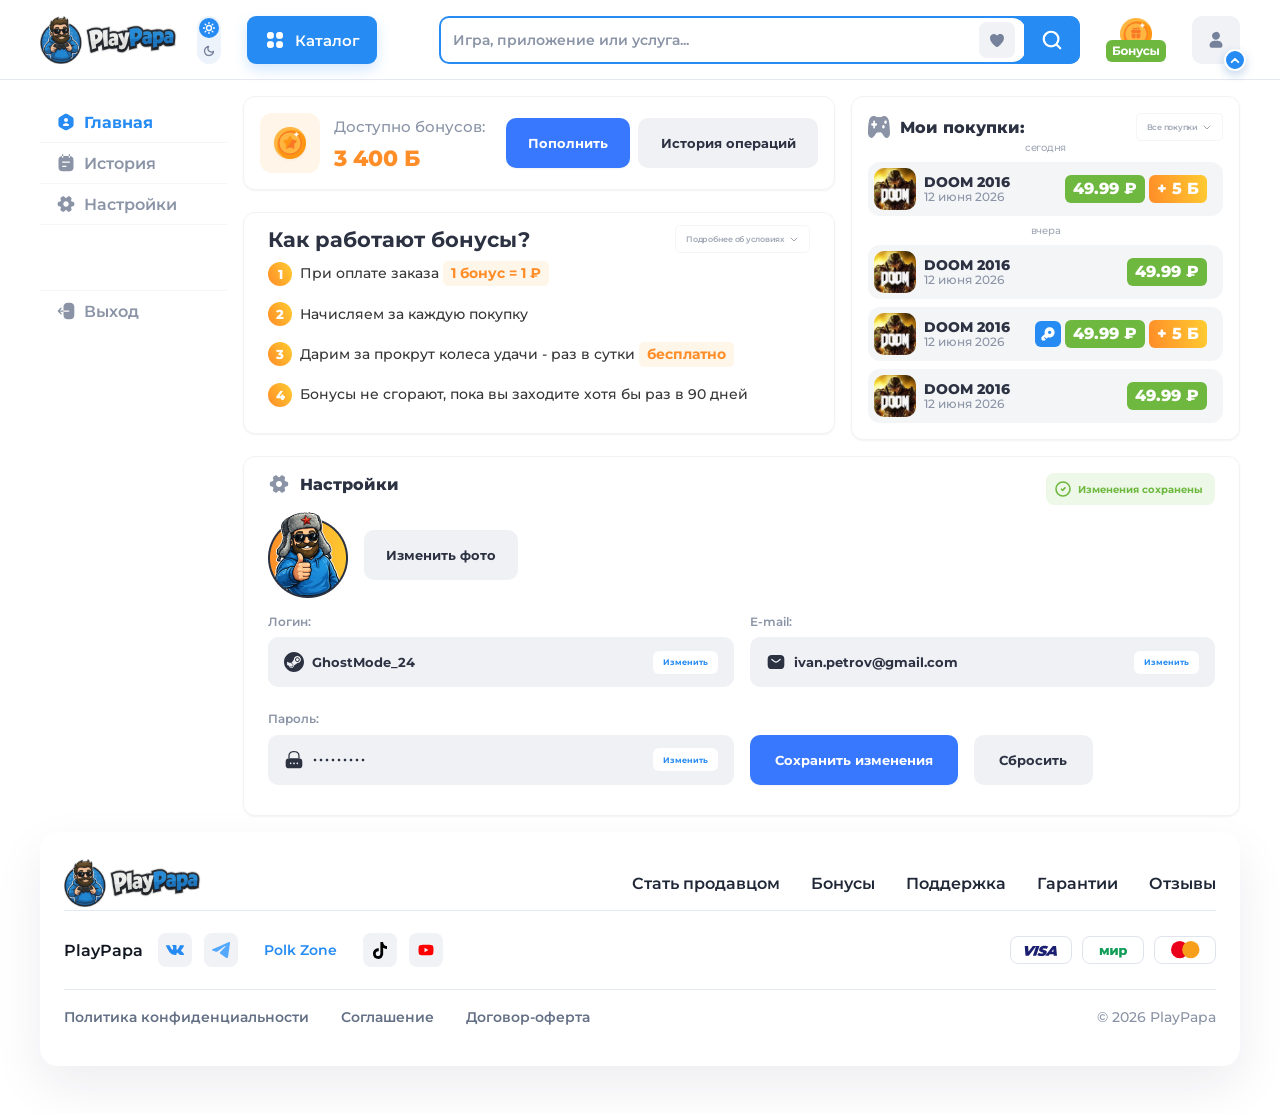
==== commit cf551176: "Align account page history, settings and sidebar with Figma. Update history table layout and tabs, s" ====
--- a/account.html
+++ b/account.html
@@ -87,15 +87,15 @@
         <aside class="account-sidebar" aria-label="Навигация личного кабинета">
           <div class="account-nav-group">
             <button class="account-nav-item is-active" type="button" data-account-nav="home" aria-current="page">
-              <img src="./assets/account-page/icon-home.svg" alt="" />
+              <span class="account-nav-icon" style="--account-nav-icon: url('./assets/account-page/icon-home.svg')"></span>
               <span>Главная</span>
             </button>
             <button class="account-nav-item" type="button" data-account-nav="history">
-              <img src="./assets/account-page/icon-history.svg" alt="" />
+              <span class="account-nav-icon" style="--account-nav-icon: url('./assets/account-page/icon-history.svg')"></span>
               <span>История</span>
             </button>
             <button class="account-nav-item" type="button" data-account-nav="settings">
-              <img src="./assets/account-page/icon-settings.svg" alt="" />
+              <span class="account-nav-icon" style="--account-nav-icon: url('./assets/account-page/icon-settings.svg')"></span>
               <span>Настройки</span>
             </button>
           </div>
@@ -107,42 +107,23 @@
 
         <div class="account-content">
           <section class="account-screen" data-account-screen="home">
-            <div class="account-card account-bonus-bar">
-              <div class="account-card-pattern" aria-hidden="true"></div>
-              <div class="account-bonus-icon"><img src="./assets/bonus.svg" alt="" /></div>
-              <div class="account-bonus-copy">
-                <span>Доступно бонусов:</span>
-                <strong>3 400 Б</strong>
-              </div>
-              <div class="account-bonus-actions">
-                <button class="account-action-btn is-primary" type="button">Пополнить</button>
-                <button class="account-action-btn" type="button" data-account-go-history>История операций</button>
-              </div>
-            </div>
-
-            <div class="account-home-grid">
-              <div class="account-card account-bonus-rules">
-                <div class="account-card-pattern" aria-hidden="true"></div>
-                <div class="account-section-head">
-                  <h2>Как работают бонусы?</h2>
-                  <button class="account-link-btn" type="button">
-                    <span>Подробнее об условиях</span>
-                    <img src="./assets/account-page/chevron-link.svg" alt="" />
-                  </button>
-                </div>
-                <div class="account-bonus-rules-list">
-                  <div class="account-bonus-rule"><span class="account-step-num">1</span><span>При оплате заказа 1 бонус = 1 ₽</span></div>
-                  <div class="account-bonus-rule"><span class="account-step-num">2</span><span>Начисляем за каждую покупку</span></div>
-                  <div class="account-bonus-rule"><span class="account-step-num">3</span><span>Дарим за прокрут колеса удачи - раз в сутки бесплатно</span></div>
-                  <div class="account-bonus-rule"><span class="account-step-num">4</span><span>Бонусы не сгорают, пока вы заходите хотя бы раз в 90 дней</span></div>
-                </div>
-              </div>
-
-              <div class="account-card">
-                <div class="account-card-pattern" aria-hidden="true"></div>
+            <div class="account-home-layout">
+              <div class="account-card account-bonus-bar">
+                <div class="account-bonus-icon"><img src="./assets/account-page/bonus-coin.png" alt="" /></div>
+                <div class="account-bonus-copy">
+                  <span>Доступно бонусов:</span>
+                  <strong>3 400 Б</strong>
+                </div>
+                <div class="account-bonus-actions">
+                  <button class="account-action-btn is-primary" type="button">Пополнить</button>
+                  <button class="account-action-btn" type="button" data-account-go-history>История операций</button>
+                </div>
+              </div>
+
+              <div class="account-card account-purchases-card">
                 <div class="account-section-head">
                   <h2>
-                    <svg viewBox="0 0 22 22" width="22" height="22" fill="none" aria-hidden="true"><rect x="3" y="4" width="16" height="14" rx="3" stroke="currentColor" stroke-width="1.6"/><path d="M7 9h8M7 13h5" stroke="currentColor" stroke-width="1.6" stroke-linecap="round"/></svg>
+                    <img src="./assets/account-page/icon-purchases.svg" alt="" />
                     Мои покупки:
                   </h2>
                   <button class="account-link-btn" type="button" data-account-go-history>
@@ -179,7 +160,7 @@
                         <div><b>DOOM 2016</b><span>12 июня 2026</span></div>
                       </div>
                       <div class="account-purchase-badges">
-                        <span class="account-badge is-key" aria-label="Ключ"><svg viewBox="0 0 16 16" fill="currentColor"><path d="M11.5 1a4.5 4.5 0 0 0-3.2 7.67L3 14l1.33 1.33 5.17-5.3A4.5 4.5 0 1 0 11.5 1Zm0 2a2.5 2.5 0 1 1 0 5 2.5 2.5 0 0 1 0-5Z"/></svg></span>
+                        <span class="account-badge is-key" aria-label="Ключ"><img src="./assets/account-page/purchase-key.svg" alt="" /></span>
                         <span class="account-badge is-price">49.99 ₽</span>
                         <span class="account-badge is-bonus">+ 5 Б</span>
                       </div>
@@ -189,44 +170,70 @@
                         <img src="./assets/product-doom.jpg" alt="" />
                         <div><b>DOOM 2016</b><span>12 июня 2026</span></div>
                       </div>
-                      <div class="account-purchase-badges">
-                        <span class="account-badge is-price">49.99 ₽</span>
-                        <span class="account-badge is-bonus">+ 5 Б</span>
-                      </div>
+                      <div class="account-purchase-badges"><span class="account-badge is-price">49.99 ₽</span></div>
                     </article>
                   </div>
                 </div>
               </div>
-            </div>
-
-            <div class="account-card account-settings-preview">
-              <div class="account-card-pattern" aria-hidden="true"></div>
-              <div class="account-section-head">
-                <h2>
-                  <img src="./assets/account-page/icon-settings.svg" alt="" />
-                  Настройки
-                </h2>
-              </div>
-              <div class="account-settings-preview-grid">
-                <div class="account-field-block">
-                  <label>Логин:</label>
-                  <div class="account-field-row">
-                    <span class="account-field-value"><img src="./assets/auth-user.svg" alt="" />GhostMode_24</span>
-                    <button class="account-mini-btn" type="button">Изменить</button>
-                  </div>
-                </div>
-                <div class="account-field-block">
-                  <label>E-mail:</label>
-                  <div class="account-field-row">
-                    <span class="account-field-value"><img src="./assets/auth-mail.svg" alt="" />ivan.petrov@gmail.com</span>
-                    <button class="account-mini-btn" type="button">Изменить</button>
-                  </div>
-                </div>
-                <div class="account-field-block">
-                  <label>Пароль:</label>
-                  <div class="account-field-row">
-                    <span class="account-field-value is-masked"><img src="./assets/auth-lock.svg" alt="" />*********</span>
-                    <button class="account-mini-btn" type="button">Изменить</button>
+
+              <div class="account-card account-bonus-rules">
+                <div class="account-section-head">
+                  <h2>Как работают бонусы?</h2>
+                  <button class="account-link-btn" type="button">
+                    <span>Подробнее об условиях</span>
+                    <img src="./assets/account-page/chevron-link.svg" alt="" />
+                  </button>
+                </div>
+                <div class="account-bonus-rules-list">
+                  <div class="account-bonus-rule"><span class="account-step-num">1</span><span>При оплате заказа <span class="account-bonus-highlight">1 бонус = 1 ₽</span></span></div>
+                  <div class="account-bonus-rule"><span class="account-step-num">2</span><span>Начисляем за каждую покупку</span></div>
+                  <div class="account-bonus-rule"><span class="account-step-num">3</span><span>Дарим за прокрут колеса удачи - раз в сутки <span class="account-bonus-highlight">бесплатно</span></span></div>
+                  <div class="account-bonus-rule"><span class="account-step-num">4</span><span>Бонусы не сгорают, пока вы заходите хотя бы раз в 90 дней</span></div>
+                </div>
+              </div>
+
+              <div class="account-card account-settings-preview">
+                <div class="account-settings-top">
+                  <div class="account-section-head">
+                    <h2>
+                      <img src="./assets/account-page/icon-settings.svg" alt="" />
+                      Настройки
+                    </h2>
+                  </div>
+                  <span class="account-saved-badge">
+                    <svg viewBox="0 0 18 18" fill="none" aria-hidden="true"><path d="M7.5 9.2 8.6 10.3 11 7.9" stroke="currentColor" stroke-width="1.6" stroke-linecap="round"/><circle cx="9" cy="9" r="7" stroke="currentColor" stroke-width="1.6"/></svg>
+                    Изменения сохранены
+                  </span>
+                </div>
+                <div class="account-profile-row">
+                  <div class="account-avatar"><img src="./assets/account-page/avatar.png" alt="" /></div>
+                  <button class="account-action-btn" type="button">Изменить фото</button>
+                </div>
+                <div class="account-settings-grid">
+                  <div class="account-field-block">
+                    <label>Логин:</label>
+                    <div class="account-field-row">
+                      <span class="account-field-value"><img src="./assets/account-page/field-user.svg" alt="" />GhostMode_24</span>
+                      <button class="account-mini-btn" type="button">Изменить</button>
+                    </div>
+                  </div>
+                  <div class="account-field-block">
+                    <label>E-mail:</label>
+                    <div class="account-field-row">
+                      <span class="account-field-value"><img src="./assets/account-page/field-mail.svg" alt="" />ivan.petrov@gmail.com</span>
+                      <button class="account-mini-btn" type="button">Изменить</button>
+                    </div>
+                  </div>
+                  <div class="account-field-block account-field-block--password">
+                    <label>Пароль:</label>
+                    <div class="account-field-row">
+                      <span class="account-field-value is-masked"><img src="./assets/account-page/field-lock.svg" alt="" /><span class="account-password-dots" aria-hidden="true"></span></span>
+                      <button class="account-mini-btn" type="button">Изменить</button>
+                    </div>
+                  </div>
+                  <div class="account-settings-actions">
+                    <button class="account-action-btn is-primary" type="button">Сохранить изменения</button>
+                    <button class="account-action-btn" type="button">Сбросить</button>
                   </div>
                 </div>
               </div>
@@ -235,70 +242,93 @@
 
           <section class="account-screen" data-account-screen="history" hidden inert>
             <div class="account-card account-history-card">
-              <div class="account-card-pattern" aria-hidden="true"></div>
-              <div class="account-section-head" style="padding-top: 24px;">
-                <h2>
-                  <img src="./assets/account-page/icon-history.svg" alt="" />
-                  История
-                </h2>
-              </div>
-              <div class="account-history-tabs" role="tablist" aria-label="Разделы истории">
-                <button class="account-history-tab is-active" type="button" role="tab" aria-selected="true">Покупки</button>
-                <button class="account-history-tab" type="button" role="tab" aria-selected="false">Начисления</button>
-                <button class="account-history-tab" type="button" role="tab" aria-selected="false">Товары за бонусы</button>
-                <button class="account-history-tab" type="button" role="tab" aria-selected="false">Выигрыши с колеса</button>
-              </div>
-              <div class="account-history-table-head">
-                <span>Наименование товара:</span>
-                <span>Дата:</span>
-                <span>Сумма:</span>
-                <span aria-hidden="true"></span>
-                <span>Статус:</span>
-                <span aria-hidden="true"></span>
-              </div>
-              <div class="account-history-row">
-                <span>Grand Theft Auto VI</span>
-                <span class="account-history-date">12:43 <span>13.08.2026</span></span>
-                <span class="account-badge is-price">49.99 ₽</span>
-                <span aria-hidden="true"></span>
-                <span class="account-status is-cancelled">Отменен</span>
-                <span aria-hidden="true"></span>
-              </div>
-              <div class="account-history-row">
-                <span>Grand Theft Auto VI</span>
-                <span class="account-history-date">12:43 <span>13.08.2026</span></span>
-                <span class="account-badge is-price">49.99 ₽</span>
-                <span aria-hidden="true"></span>
-                <span class="account-status is-pending">Ожидается оплата</span>
-                <span aria-hidden="true"></span>
-              </div>
-              <div class="account-history-row">
-                <span>Grand Theft Auto VI</span>
-                <span class="account-history-date">12:43 <span>13.08.2026</span></span>
-                <span class="account-badge is-price">49.99 ₽</span>
-                <span class="account-badge is-key" aria-label="Ключ"><svg viewBox="0 0 16 16" fill="currentColor"><path d="M11.5 1a4.5 4.5 0 0 0-3.2 7.67L3 14l1.33 1.33 5.17-5.3A4.5 4.5 0 1 0 11.5 1Zm0 2a2.5 2.5 0 1 1 0 5 2.5 2.5 0 0 1 0-5Z"/></svg></span>
-                <span class="account-status is-success">Успешно</span>
-                <button class="account-copy-icon" type="button" aria-label="Копировать">
-                  <img src="./assets/blogger-icon-copy.svg" alt="" />
-                </button>
-              </div>
-              <div class="account-history-row">
-                <span>Grand Theft Auto VI</span>
-                <span class="account-history-date">12:43 <span>13.08.2026</span></span>
-                <span class="account-badge is-price">49.99 ₽</span>
-                <span aria-hidden="true"></span>
-                <span class="account-status is-pending">Ожидается оплата</span>
-                <span aria-hidden="true"></span>
-              </div>
-              <div class="account-history-row">
-                <span>Grand Theft Auto VI</span>
-                <span class="account-history-date">12:43 <span>13.08.2026</span></span>
-                <span class="account-badge is-price">49.99 ₽</span>
-                <span class="account-badge is-key" aria-label="Ключ"><svg viewBox="0 0 16 16" fill="currentColor"><path d="M11.5 1a4.5 4.5 0 0 0-3.2 7.67L3 14l1.33 1.33 5.17-5.3A4.5 4.5 0 1 0 11.5 1Zm0 2a2.5 2.5 0 1 1 0 5 2.5 2.5 0 0 1 0-5Z"/></svg></span>
-                <span class="account-status is-success">Успешно</span>
-                <button class="account-copy-icon" type="button" aria-label="Копировать">
-                  <img src="./assets/blogger-icon-copy.svg" alt="" />
-                </button>
+              <div class="account-history-top">
+                <div class="account-section-head">
+                  <h2>
+                    <img src="./assets/account-page/icon-history.svg" alt="" />
+                    История
+                  </h2>
+                </div>
+                <div class="account-history-tabs" role="tablist" aria-label="Разделы истории">
+                  <button class="account-history-tab is-active" type="button" role="tab" aria-selected="true">
+                    <img src="./assets/account-page/history-tab-purchases.svg" alt="" />
+                    <span>Покупки</span>
+                  </button>
+                  <button class="account-history-tab" type="button" role="tab" aria-selected="false">
+                    <img src="./assets/account-page/history-tab-wallet.svg" alt="" />
+                    <span>Начисления</span>
+                  </button>
+                  <button class="account-history-tab" type="button" role="tab" aria-selected="false">
+                    <img src="./assets/account-page/history-tab-bonus.svg" alt="" />
+                    <span>Товары за бонусы</span>
+                  </button>
+                  <button class="account-history-tab" type="button" role="tab" aria-selected="false">
+                    <img src="./assets/account-page/history-tab-wheel.svg" alt="" />
+                    <span>Выигрыши с колеса</span>
+                  </button>
+                </div>
+              </div>
+              <div class="account-history-table">
+                <div class="account-history-table-head">
+                  <span>Наименование товара:</span>
+                  <span>Дата:</span>
+                  <span>Сумма:</span>
+                  <span class="account-history-key-col" aria-hidden="true"></span>
+                  <span>Статус:</span>
+                  <span class="account-history-copy-col" aria-hidden="true"></span>
+                </div>
+                <div class="account-history-row">
+                  <span class="account-history-name">Grand Theft Auto VI</span>
+                  <span class="account-history-date">12:43 <span>13.08.2026</span></span>
+                  <span class="account-badge is-price">49.99 ₽</span>
+                  <span class="account-history-key-col" aria-hidden="true"></span>
+                  <span class="account-status is-success">Успешно</span>
+                  <span class="account-history-copy-col" aria-hidden="true"></span>
+                </div>
+                <div class="account-history-row">
+                  <span class="account-history-name">Grand Theft Auto VI</span>
+                  <span class="account-history-date">12:43 <span>13.08.2026</span></span>
+                  <span class="account-badge is-price">49.99 ₽</span>
+                  <span class="account-history-key-col" aria-hidden="true"></span>
+                  <span class="account-status is-cancelled">Отменен</span>
+                  <span class="account-history-copy-col" aria-hidden="true"></span>
+                </div>
+                <div class="account-history-row">
+                  <span class="account-history-name">Grand Theft Auto VI</span>
+                  <span class="account-history-date">12:43 <span>13.08.2026</span></span>
+                  <span class="account-badge is-price">49.99 ₽</span>
+                  <span class="account-history-key-col" aria-hidden="true"></span>
+                  <span class="account-status is-pending">Ожидается оплата</span>
+                  <span class="account-history-copy-col" aria-hidden="true"></span>
+                </div>
+                <div class="account-history-row">
+                  <span class="account-history-name">Grand Theft Auto VI</span>
+                  <span class="account-history-date">12:43 <span>13.08.2026</span></span>
+                  <span class="account-badge is-price">49.99 ₽</span>
+                  <span class="account-badge is-key account-history-key-col" aria-label="Ключ"><img src="./assets/account-page/purchase-key.svg" alt="" /></span>
+                  <span class="account-status is-success">Успешно</span>
+                  <button class="account-copy-icon account-history-copy-col" type="button" aria-label="Копировать">
+                    <img src="./assets/account-page/history-copy.svg" alt="" />
+                  </button>
+                </div>
+                <div class="account-history-row">
+                  <span class="account-history-name">Grand Theft Auto VI</span>
+                  <span class="account-history-date">12:43 <span>13.08.2026</span></span>
+                  <span class="account-badge is-price">49.99 ₽</span>
+                  <span class="account-history-key-col" aria-hidden="true"></span>
+                  <span class="account-status is-pending">Ожидается оплата</span>
+                  <span class="account-history-copy-col" aria-hidden="true"></span>
+                </div>
+                <div class="account-history-row">
+                  <span class="account-history-name">Grand Theft Auto VI</span>
+                  <span class="account-history-date">12:43 <span>13.08.2026</span></span>
+                  <span class="account-badge is-price">49.99 ₽</span>
+                  <span class="account-badge is-key account-history-key-col" aria-label="Ключ"><img src="./assets/account-page/purchase-key.svg" alt="" /></span>
+                  <span class="account-status is-success">Успешно</span>
+                  <button class="account-copy-icon account-history-copy-col" type="button" aria-label="Копировать">
+                    <img src="./assets/account-page/history-copy.svg" alt="" />
+                  </button>
+                </div>
               </div>
             </div>
           </section>
@@ -307,7 +337,7 @@
             <div class="account-card account-settings-card">
               <div class="account-card-pattern" aria-hidden="true"></div>
               <div class="account-settings-top">
-                <div class="account-section-head" style="padding: 0;">
+                <div class="account-section-head">
                   <h2>
                     <img src="./assets/account-page/icon-settings.svg" alt="" />
                     Настройки
@@ -326,21 +356,14 @@
                 <div class="account-field-block">
                   <label>Логин:</label>
                   <div class="account-field-row">
-                    <span class="account-field-value"><img src="./assets/auth-user.svg" alt="" />GhostMode_24</span>
+                    <span class="account-field-value"><img src="./assets/account-page/field-user.svg" alt="" />GhostMode_24</span>
                     <button class="account-mini-btn" type="button">Изменить</button>
                   </div>
                 </div>
                 <div class="account-field-block">
                   <label>E-mail:</label>
                   <div class="account-field-row">
-                    <span class="account-field-value"><img src="./assets/auth-mail.svg" alt="" />ivan.petrov@gmail.com</span>
-                    <button class="account-mini-btn" type="button">Изменить</button>
-                  </div>
-                </div>
-                <div class="account-field-block">
-                  <label>Пароль:</label>
-                  <div class="account-field-row">
-                    <span class="account-field-value is-masked"><img src="./assets/auth-lock.svg" alt="" />*********</span>
+                    <span class="account-field-value"><img src="./assets/account-page/field-mail.svg" alt="" />ivan.petrov@gmail.com</span>
                     <button class="account-mini-btn" type="button">Изменить</button>
                   </div>
                 </div>
@@ -354,9 +377,9 @@
             <div class="account-card account-password-card">
               <div class="account-card-pattern" aria-hidden="true"></div>
               <div class="account-settings-top">
-                <div class="account-section-head" style="padding: 0;">
+                <div class="account-section-head">
                   <h2>
-                    <svg viewBox="0 0 22 22" width="22" height="22" fill="none" aria-hidden="true"><rect x="4" y="9" width="14" height="10" rx="2" stroke="currentColor" stroke-width="1.6"/><path d="M8 9V6a3 3 0 1 1 6 0v3" stroke="currentColor" stroke-width="1.6"/></svg>
+                    <img src="./assets/account-page/icon-lock-circle.svg" alt="" />
                     Смена пароля
                   </h2>
                 </div>
@@ -368,15 +391,15 @@
               <div class="account-password-grid">
                 <div class="account-field-block">
                   <label>Введите текущий пароль:</label>
-                  <div class="account-field-row"><img src="./assets/auth-lock.svg" alt="" width="20" height="20" /></div>
+                  <div class="account-field-row"><img src="./assets/account-page/field-lock.svg" alt="" width="20" height="20" /></div>
                 </div>
                 <div class="account-field-block">
                   <label>Введите новый пароль:</label>
-                  <div class="account-field-row"><img src="./assets/auth-lock.svg" alt="" width="20" height="20" /></div>
+                  <div class="account-field-row"><img src="./assets/account-page/field-lock.svg" alt="" width="20" height="20" /></div>
                 </div>
                 <div class="account-field-block">
                   <label>Повторите новый пароль:</label>
-                  <div class="account-field-row"><img src="./assets/auth-lock.svg" alt="" width="20" height="20" /></div>
+                  <div class="account-field-row"><img src="./assets/account-page/field-lock.svg" alt="" width="20" height="20" /></div>
                 </div>
               </div>
               <div class="account-settings-actions">
--- a/account.css
+++ b/account.css
@@ -45,20 +45,31 @@
   font-weight: 600;
   text-align: left;
   text-decoration: none;
+  cursor: pointer;
+}
+
+.account-nav-icon {
+  width: 20px;
+  height: 20px;
+  flex: 0 0 auto;
+  background-color: currentColor;
+  mask: var(--account-nav-icon) center / contain no-repeat;
+  -webkit-mask: var(--account-nav-icon) center / contain no-repeat;
 }
 
 .account-nav-item img {
   width: 20px;
   height: 20px;
-}
-
-.account-nav-item.is-active {
+  flex: 0 0 auto;
+}
+
+.account-nav-group .account-nav-item.is-active {
   color: var(--blue);
   font-weight: 700;
 }
 
 .account-nav-item:hover {
-  background: var(--field);
+  background: #f4f5f7;
 }
 
 .account-nav-logout {
@@ -76,59 +87,89 @@
   display: none !important;
 }
 
+.account-screen[data-account-screen="settings"] {
+  padding-bottom: 136px;
+}
+
 .account-card {
   position: relative;
   overflow: hidden;
-  border-radius: 16px;
-  background: var(--surface);
-  box-shadow: var(--shadow-card);
+  border: 1px solid #f0f2f5;
+  border-radius: 12px;
+  background: #fff;
+  box-shadow: 0 1px 2px rgba(0, 0, 0, 0.05);
+  padding: 16px;
 }
 
 .account-card-pattern {
-  position: absolute;
-  inset: 0;
-  pointer-events: none;
-  opacity: 0.28;
-  background: radial-gradient(circle at 88% 12%, rgba(38, 139, 243, 0.12), transparent 40%);
+  display: none;
+}
+
+.account-home-layout {
+  display: grid;
+  grid-template-columns: minmax(0, 592fr) minmax(0, 389fr);
+  gap: 16px;
+  align-items: start;
 }
 
 .account-bonus-bar {
-  display: flex;
-  align-items: center;
-  gap: 16px;
+  grid-column: 1;
+  grid-row: 1;
+  display: flex;
+  align-items: center;
+  gap: 14px;
   min-height: 92px;
   padding: 16px;
+}
+
+.account-purchases-card {
+  grid-column: 2;
+  grid-row: 1 / 3;
+}
+
+.account-bonus-rules {
+  grid-column: 1;
+  grid-row: 2;
+}
+
+.account-settings-preview {
+  grid-column: 1 / -1;
+  grid-row: 3;
+  padding: 16px 24px 30px;
 }
 
 .account-bonus-icon {
   width: 60px;
   height: 60px;
-  border-radius: 14px;
-  background: var(--field);
+  border-radius: 12px;
+  background: rgba(255, 168, 47, 0.1);
   display: grid;
   place-items: center;
+  flex: 0 0 auto;
 }
 
 .account-bonus-icon img {
   width: 32px;
   height: 32px;
+  filter: drop-shadow(0 1px 1px rgba(0, 0, 0, 0.05));
 }
 
 .account-bonus-copy {
   display: grid;
-  gap: 8px;
+  gap: 12px;
 }
 
 .account-bonus-copy span {
-  color: var(--muted);
-  font-size: 16px;
-  font-weight: 600;
+  color: #8a94a6;
+  font-size: 15px;
+  font-weight: 500;
 }
 
 .account-bonus-copy strong {
-  color: var(--heading);
-  font-size: 24px;
+  color: #ff8d28;
+  font-size: 22px;
   font-weight: 800;
+  line-height: 1;
 }
 
 .account-bonus-actions {
@@ -143,40 +184,44 @@
   height: 50px;
   padding: 0 22px;
   border: 0;
-  border-radius: 12px;
-  background: var(--field);
-  color: var(--heading);
-  font-size: 14px;
+  border-radius: 10px;
+  background: #eff1f5;
+  color: #2c3242;
+  font-size: 13px;
   font-weight: 700;
+  cursor: pointer;
+  transition: background 0.2s var(--ease);
 }
 
 .account-action-btn:hover {
-  background: var(--button-soft);
+  background: #f4f5f7;
 }
 
 .account-action-btn.is-primary {
+  background: #3878ff;
+  box-shadow: 0 1px 2px rgba(0, 0, 0, 0.05);
+  color: #fff;
+}
+
+.account-action-btn.is-primary:hover {
   background: var(--blue);
-  box-shadow: var(--shadow-blue);
-  color: #fff;
-}
-
-.account-action-btn.is-primary:hover {
-  background: var(--blue-dark);
-}
-
-.account-home-grid {
-  display: grid;
-  grid-template-columns: minmax(0, 592px) minmax(0, 389px);
-  gap: 16px;
+}
+
+.account-bonus-actions .account-action-btn:not(.is-primary) {
+  min-width: 180px;
+}
+
+.account-bonus-actions .account-action-btn.is-primary {
+  min-width: 120px;
 }
 
 .account-section-head {
   position: relative;
+  z-index: 1;
   display: flex;
   align-items: center;
   justify-content: space-between;
   gap: 12px;
-  padding: 16px 16px 0;
 }
 
 .account-section-head h2 {
@@ -184,7 +229,7 @@
   display: inline-flex;
   align-items: center;
   gap: 10px;
-  color: var(--heading);
+  color: #2c3242;
   font-size: 16px;
   font-weight: 800;
 }
@@ -192,6 +237,12 @@
 .account-section-head h2 img {
   width: 22px;
   height: 22px;
+}
+
+.account-bonus-rules .account-section-head h2 {
+  font-size: 21px;
+  font-weight: 700;
+  line-height: 1;
 }
 
 .account-link-btn {
@@ -204,13 +255,14 @@
   border-radius: 5px;
   background: #fff;
   color: #a0a8b5;
-  font-size: 10px;
+  font-size: 8px;
   font-weight: 600;
   letter-spacing: -0.03em;
+  cursor: pointer;
 }
 
 .account-link-btn:hover {
-  background: var(--field);
+  background: #f4f5f7;
 }
 
 .account-link-btn img {
@@ -219,19 +271,11 @@
 }
 
 .account-bonus-rules {
-  position: relative;
-  padding: 16px 24px 24px;
-}
-
-.account-bonus-rules h2 {
-  margin: 0;
-  color: var(--heading);
-  font-size: 16px;
-  font-weight: 800;
+  padding: 12px 24px 26px;
 }
 
 .account-bonus-rules-list {
-  margin-top: 32px;
+  margin-top: 8px;
   display: grid;
   gap: 16px;
 }
@@ -240,40 +284,55 @@
   display: flex;
   align-items: center;
   gap: 8px;
-  color: var(--text);
-  font-size: 16px;
-  font-weight: 600;
+  color: #363636;
+  font-size: 14px;
+  font-weight: 500;
+  line-height: 1.2;
 }
 
 .account-step-num {
   width: 24px;
   height: 24px;
   border-radius: 50%;
-  background: var(--blue);
+  background: linear-gradient(61.1deg, #ff8d28 0.88%, #ffcc31 100%);
   color: #fff;
-  font-size: 14px;
+  font-size: 13px;
   font-weight: 800;
   line-height: 24px;
   text-align: center;
+  flex: 0 0 auto;
+}
+
+.account-bonus-highlight {
+  display: inline-block;
+  padding: 4px 8px;
+  border-radius: 5px;
+  background: #fff6ea;
+  color: #ff8d28;
+  font-weight: 700;
 }
 
 .account-purchases {
   position: relative;
-  padding: 0 16px 16px;
+  z-index: 1;
 }
 
 .account-purchase-group {
   display: grid;
   gap: 8px;
+}
+
+.account-purchase-group + .account-purchase-group {
+  margin-top: 8px;
 }
 
 .account-purchase-date {
   margin: 0;
-  color: var(--muted);
+  color: #a0a8b5;
   font-size: 10px;
-  font-weight: 600;
+  font-weight: 500;
   text-align: center;
-  text-transform: lowercase;
+  letter-spacing: -0.03em;
 }
 
 .account-purchase-row {
@@ -282,9 +341,9 @@
   justify-content: space-between;
   gap: 12px;
   min-height: 54px;
-  padding: 6px;
+  padding: 6px 16px 6px 6px;
   border-radius: 12px;
-  background: var(--field);
+  background: #f4f5f7;
 }
 
 .account-purchase-main {
@@ -297,23 +356,25 @@
 .account-purchase-main img {
   width: 42px;
   height: 42px;
-  border-radius: 8px;
+  border-radius: 10px;
   object-fit: cover;
 }
 
 .account-purchase-main b {
   display: block;
-  color: var(--heading);
+  color: #2c3242;
   font-size: 14px;
   font-weight: 800;
+  line-height: 1;
 }
 
 .account-purchase-main span {
   display: block;
   margin-top: 2px;
-  color: var(--muted);
+  color: #8a94a6;
   font-size: 12px;
   font-weight: 500;
+  line-height: 1;
 }
 
 .account-purchase-badges {
@@ -328,8 +389,9 @@
   min-height: 26px;
   padding: 6px 8px;
   border-radius: 6px;
-  font-size: 14px;
+  font-size: 16px;
   font-weight: 800;
+  line-height: 1;
   white-space: nowrap;
 }
 
@@ -339,8 +401,8 @@
 }
 
 .account-badge.is-bonus {
-  background: var(--field);
-  color: var(--heading);
+  background: linear-gradient(79.84deg, #ff8d28 0.88%, #ffcc31 100%);
+  color: #fff;
 }
 
 .account-badge.is-key {
@@ -349,25 +411,76 @@
   padding: 0;
   display: grid;
   place-items: center;
-  background: var(--surface);
-}
-
-.account-badge.is-key svg {
+  background: #268bf3;
+}
+
+.account-badge.is-key img {
   width: 16px;
   height: 16px;
-  color: var(--blue);
-}
-
-.account-settings-preview {
-  position: relative;
-  padding: 16px 24px 24px;
-}
-
-.account-settings-preview-grid {
+}
+
+.account-settings-top {
+  display: flex;
+  align-items: flex-start;
+  justify-content: space-between;
+  gap: 16px;
+}
+
+.account-settings-top .account-section-head {
+  padding: 0;
+}
+
+.account-saved-badge {
+  display: inline-flex;
+  align-items: center;
+  gap: 6px;
+  min-height: 32px;
+  padding: 7px 12px 7px 8px;
+  border-radius: 8px;
+  background: #edf8e8;
+  color: #6eb83f;
+  font-size: 10px;
+  font-weight: 700;
+}
+
+.account-saved-badge svg {
+  width: 18px;
+  height: 18px;
+}
+
+.account-profile-row {
+  margin-top: 6px;
+  display: flex;
+  align-items: center;
+  gap: 16px;
+}
+
+.account-profile-row .account-action-btn {
+  min-width: 149px;
+}
+
+.account-avatar {
+  width: 80px;
+  height: 87px;
+  flex: 0 0 80px;
+  border: 0;
+  border-radius: 0;
+  overflow: visible;
+  background: transparent;
+}
+
+.account-avatar img {
+  display: block;
+  width: 80px;
+  height: auto;
+  object-fit: contain;
+}
+
+.account-settings-grid {
   margin-top: 16px;
   display: grid;
   grid-template-columns: repeat(2, minmax(0, 1fr));
-  gap: 16px 40px;
+  gap: 24px 16px;
 }
 
 .account-field-block {
@@ -375,8 +488,12 @@
   gap: 8px;
 }
 
+.account-field-block--password {
+  grid-column: 1;
+}
+
 .account-field-block label {
-  color: var(--muted);
+  color: #8a94a6;
   font-size: 12px;
   font-weight: 600;
 }
@@ -388,26 +505,36 @@
   gap: 12px;
   min-height: 50px;
   padding: 0 16px;
-  border-radius: 12px;
-  background: var(--field);
+  border-radius: 10px;
+  background: #eff1f5;
 }
 
 .account-field-value {
   display: inline-flex;
   align-items: center;
   gap: 8px;
-  color: var(--heading);
-  font-size: 14px;
+  color: #2c3242;
+  font-size: 13px;
   font-weight: 700;
 }
 
 .account-field-value img {
   width: 20px;
   height: 20px;
+  flex: 0 0 auto;
 }
 
 .account-field-value.is-masked {
-  letter-spacing: 0.18em;
+  letter-spacing: 0;
+}
+
+.account-password-dots {
+  display: inline-block;
+  width: 55px;
+  height: 4px;
+  border-radius: 999px;
+  background:
+    radial-gradient(circle, #2c3242 1.5px, transparent 1.6px) 0 50% / 6px 4px repeat-x;
 }
 
 .account-mini-btn {
@@ -415,98 +542,203 @@
   padding: 4px 10px;
   border: 0;
   border-radius: 6px;
-  background: var(--surface);
+  background: #fff;
   color: var(--blue);
-  font-size: 10px;
+  font-size: 8px;
   font-weight: 700;
+  cursor: pointer;
+}
+
+.account-settings-actions {
+  margin-top: 24px;
+  display: flex;
+  flex-wrap: wrap;
+  gap: 16px;
+}
+
+.account-settings-actions .account-action-btn {
+  min-width: 119px;
+}
+
+.account-settings-actions .account-action-btn.is-primary {
+  min-width: 208px;
 }
 
 .account-history-card {
-  padding: 24px 0 0;
+  padding: 0 0 105px;
+}
+
+.account-history-top {
+  display: flex;
+  align-items: center;
+  justify-content: space-between;
+  gap: 16px;
+  padding: 10px 24px 0;
+}
+
+.account-history-top .account-section-head {
+  padding: 0;
 }
 
 .account-history-tabs {
   display: flex;
-  flex-wrap: wrap;
-  gap: 24px;
-  padding: 0 24px 16px;
-  border-bottom: 1px solid var(--line);
+  align-items: center;
+  gap: 30px;
+  min-height: 48px;
+  padding: 3px;
+  border-radius: 10px;
+  background: #f2f4f7;
 }
 
 .account-history-tab {
+  display: inline-flex;
+  align-items: center;
+  gap: 8px;
+  min-height: 20px;
+  padding: 0 10px;
   border: 0;
+  border-radius: 10px;
   background: transparent;
-  color: var(--muted);
+  color: #8a94a6;
   font-size: 14px;
   font-weight: 700;
+  line-height: 1;
+  cursor: pointer;
+  white-space: nowrap;
+}
+
+.account-history-tab img {
+  width: 18px;
+  height: 18px;
+  flex: 0 0 auto;
 }
 
 .account-history-tab.is-active {
-  color: var(--heading);
-}
-
-.account-history-tab:hover {
-  color: var(--heading);
+  min-width: 120px;
+  min-height: 40px;
+  justify-content: center;
+  padding: 10px;
+  background: #3878ff;
+  color: #fff;
+}
+
+.account-history-tab:hover:not(.is-active) {
+  color: #2c3242;
+}
+
+.account-history-table {
+  display: grid;
+  grid-template-columns: minmax(160px, 380px) 203px 81px 121px minmax(140px, 1fr) 16px;
+  column-gap: 0;
+  margin-top: 12px;
+  padding: 0 24px;
 }
 
 .account-history-table-head,
 .account-history-row {
   display: grid;
-  grid-template-columns: minmax(0, 1.5fr) 150px 80px 34px 120px 24px;
-  align-items: center;
-  gap: 12px;
-  padding: 0 24px;
+  grid-column: 1 / -1;
+  grid-template-columns: subgrid;
+  align-items: center;
 }
 
 .account-history-table-head {
-  min-height: 36px;
-  color: var(--muted);
+  min-height: 21px;
+  padding-bottom: 9px;
+  border-bottom: 1px solid #e5e9f1;
+  color: #8a94a6;
   font-size: 12px;
   font-weight: 600;
 }
 
+.account-history-table-head > span {
+  justify-self: start;
+}
+
 .account-history-row {
   min-height: 46px;
-  color: var(--heading);
-  font-size: 16px;
-  font-weight: 700;
+  color: #2c3242;
 }
 
 .account-history-row:nth-child(even) {
   background: #f8f9fb;
 }
 
+.account-status {
+  display: inline-flex;
+  align-items: center;
+  justify-content: center;
+  border-radius: 6px;
+  font-weight: 800;
+}
+
+.account-status.is-success {
+  background: #e2f5e9;
+  color: #34b251;
+}
+
+.account-status.is-cancelled {
+  background: #ffebeb;
+  color: #e32d2d;
+}
+
+.account-status.is-pending {
+  background: #fffbe3;
+  color: #d7a436;
+}
+
+.account-history-name {
+  min-width: 0;
+  font-size: 14px;
+  font-weight: 800;
+  line-height: 1;
+  overflow: hidden;
+  text-overflow: ellipsis;
+  white-space: nowrap;
+}
+
 .account-history-date {
+  justify-self: start;
+  font-size: 14px;
   font-style: italic;
-  font-weight: 600;
+  font-weight: 500;
+  line-height: 1;
+  color: #2c3242;
+  white-space: nowrap;
 }
 
 .account-history-date span {
-  color: var(--muted);
-}
-
-.account-status {
+  color: #8a94a6;
+}
+
+.account-history-row .account-badge.is-price {
+  justify-self: start;
+  min-height: 26px;
+  padding: 6px 8px;
+  font-size: 16px;
+  line-height: 1;
+}
+
+.account-history-key-col {
+  justify-self: start;
+}
+
+.account-history-copy-col {
+  justify-self: end;
+}
+
+.account-history-row .account-status {
   justify-self: start;
   min-height: 26px;
   padding: 7px 14px;
-  border-radius: 6px;
   font-size: 12px;
-  font-weight: 800;
-}
-
-.account-status.is-success {
-  background: #e2f5e9;
-  color: #34b251;
-}
-
-.account-status.is-cancelled {
-  background: #ffebeb;
-  color: #e32d2d;
-}
-
-.account-status.is-pending {
-  background: #fffbe3;
-  color: #d7a436;
+  line-height: 1;
+  white-space: nowrap;
+}
+
+.account-history-row .account-badge.is-key {
+  width: 26px;
+  height: 26px;
 }
 
 .account-copy-icon {
@@ -515,79 +747,21 @@
   border: 0;
   background: transparent;
   padding: 0;
-  opacity: 0.7;
+  cursor: pointer;
+}
+
+.account-copy-icon img {
+  display: block;
+  width: 16px;
+  height: 16px;
 }
 
 .account-copy-icon:hover {
-  opacity: 1;
+  opacity: 0.75;
 }
 
 .account-settings-card {
-  padding: 16px 24px 24px;
-}
-
-.account-settings-top {
-  display: flex;
-  align-items: flex-start;
-  justify-content: space-between;
-  gap: 16px;
-}
-
-.account-saved-badge {
-  display: inline-flex;
-  align-items: center;
-  gap: 6px;
-  min-height: 32px;
-  padding: 7px 12px 7px 8px;
-  border-radius: 8px;
-  background: #edf8e8;
-  color: #6eb83f;
-  font-size: 12px;
-  font-weight: 700;
-}
-
-.account-saved-badge svg {
-  width: 18px;
-  height: 18px;
-}
-
-.account-profile-row {
-  margin-top: 16px;
-  display: flex;
-  align-items: center;
-  gap: 16px;
-}
-
-.account-avatar {
-  width: 80px;
-  height: 80px;
-  border-radius: 16px;
-  overflow: hidden;
-  background: var(--field);
-}
-
-.account-avatar img {
-  width: 100%;
-  height: 100%;
-  object-fit: cover;
-}
-
-.account-settings-grid {
-  margin-top: 24px;
-  display: grid;
-  grid-template-columns: repeat(2, minmax(0, 1fr));
-  gap: 24px 40px;
-}
-
-.account-settings-actions {
-  margin-top: 24px;
-  display: flex;
-  flex-wrap: wrap;
-  gap: 16px;
-}
-
-.account-settings-actions .account-action-btn {
-  min-width: 208px;
+  padding: 16px 24px 30px;
 }
 
 .account-password-card {
@@ -606,8 +780,110 @@
   justify-content: flex-start;
 }
 
-@media (max-width: 1400px) {
-  .account-home-grid {
+@media (max-width: 1100px) {
+  .account-home-layout {
     grid-template-columns: 1fr;
   }
-}
+
+  .account-bonus-bar,
+  .account-purchases-card,
+  .account-bonus-rules,
+  .account-settings-preview {
+    grid-column: auto;
+    grid-row: auto;
+  }
+
+  .account-settings-grid {
+    grid-template-columns: 1fr;
+  }
+
+  .account-field-block--password {
+    grid-column: auto;
+  }
+
+  .account-settings-actions {
+    justify-content: stretch;
+  }
+
+  .account-settings-actions .account-action-btn {
+    flex: 1 1 auto;
+  }
+}
+
+@media (max-width: 900px) {
+  .account-layout {
+    grid-template-columns: 1fr;
+  }
+
+  .account-sidebar {
+    position: static;
+    min-height: 0;
+    padding-top: 0;
+  }
+
+  .account-nav-group {
+    grid-template-columns: repeat(3, minmax(0, 1fr));
+  }
+
+  .account-nav-item {
+    justify-content: center;
+    border-bottom: 0;
+    border-right: 1px solid #f4f5f7;
+  }
+
+  .account-nav-item:last-child {
+    border-right: 0;
+  }
+
+  .account-nav-logout {
+    margin-top: 0;
+    border-top: 1px solid #f4f5f7;
+  }
+
+  .account-bonus-bar {
+    flex-direction: column;
+    align-items: stretch;
+  }
+
+  .account-bonus-actions {
+    margin-left: 0;
+  }
+
+  .account-bonus-actions .account-action-btn,
+  .account-bonus-actions .account-action-btn.is-primary {
+    width: 100%;
+    min-width: 0;
+  }
+
+  .account-password-grid {
+    grid-template-columns: 1fr;
+  }
+
+  .account-history-top {
+    flex-direction: column;
+    align-items: stretch;
+  }
+
+  .account-history-tabs {
+    gap: 12px;
+    overflow-x: auto;
+    -webkit-overflow-scrolling: touch;
+  }
+
+  .account-history-tab {
+    flex: 0 0 auto;
+  }
+
+  .account-history-table {
+    display: block;
+    padding: 0 16px;
+  }
+
+  .account-history-table-head,
+  .account-history-row {
+    grid-column: auto;
+    grid-template-columns: 1fr;
+    gap: 8px;
+    padding: 12px 0;
+  }
+}
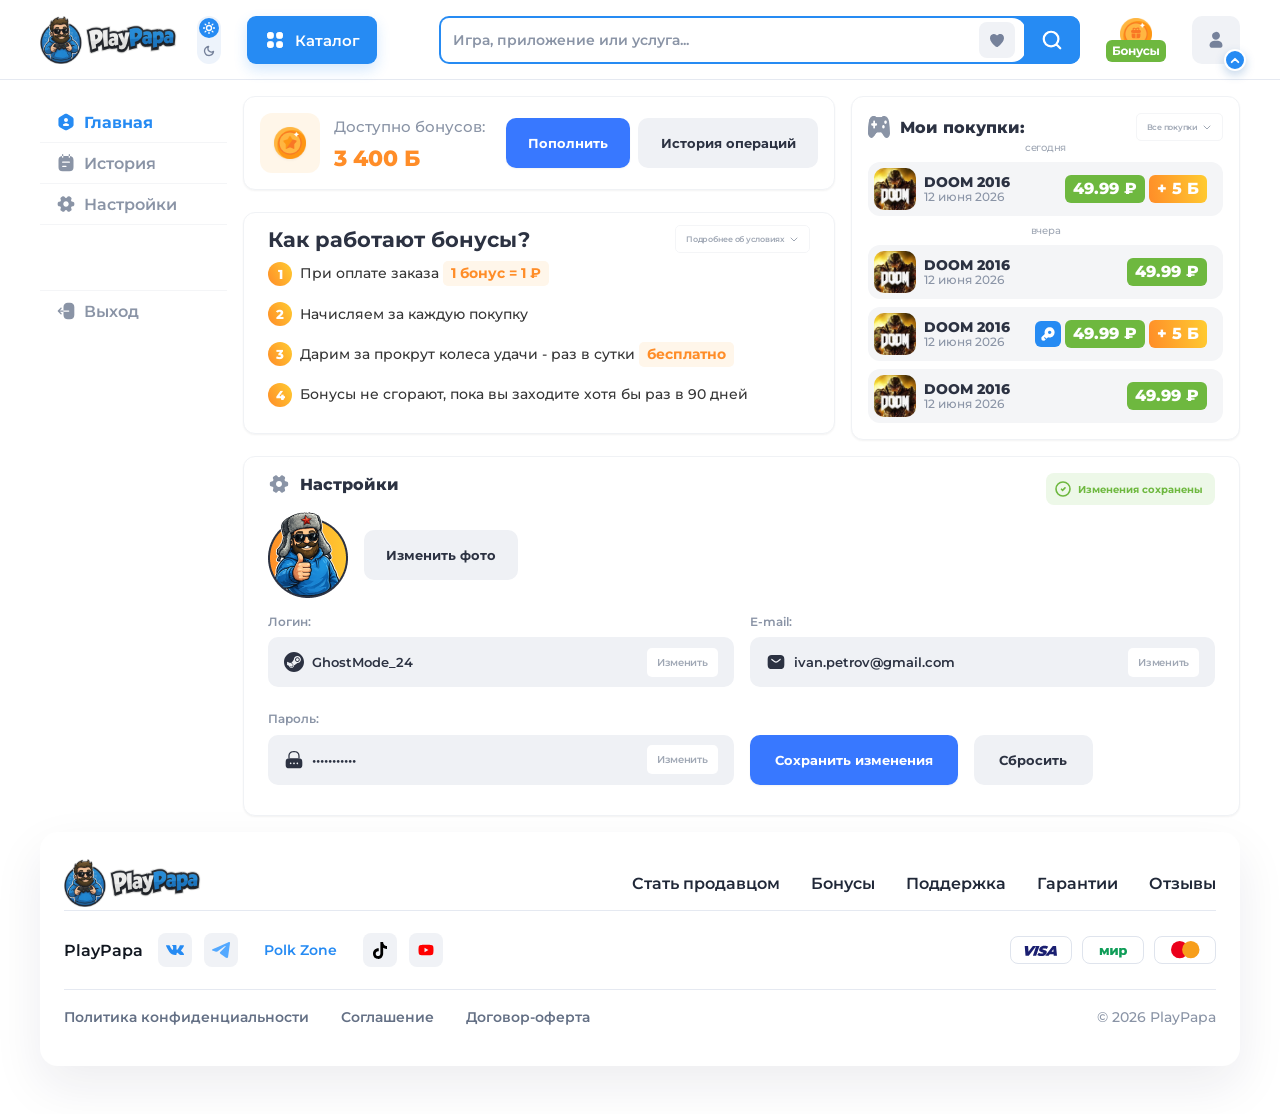
==== commit 096b5f0e: "Refactor account settings fields to input controls per Figma. Replace static field values with input" ====
--- a/account.html
+++ b/account.html
@@ -213,21 +213,21 @@
                   <div class="account-field-block">
                     <label>Логин:</label>
                     <div class="account-field-row">
-                      <span class="account-field-value"><img src="./assets/account-page/field-user.svg" alt="" />GhostMode_24</span>
+                      <input class="account-field-input account-field-input--user" type="text" value="GhostMode_24" aria-label="Логин" />
                       <button class="account-mini-btn" type="button">Изменить</button>
                     </div>
                   </div>
                   <div class="account-field-block">
                     <label>E-mail:</label>
                     <div class="account-field-row">
-                      <span class="account-field-value"><img src="./assets/account-page/field-mail.svg" alt="" />ivan.petrov@gmail.com</span>
+                      <input class="account-field-input account-field-input--mail" type="email" value="ivan.petrov@gmail.com" aria-label="E-mail" />
                       <button class="account-mini-btn" type="button">Изменить</button>
                     </div>
                   </div>
                   <div class="account-field-block account-field-block--password">
                     <label>Пароль:</label>
                     <div class="account-field-row">
-                      <span class="account-field-value is-masked"><img src="./assets/account-page/field-lock.svg" alt="" /><span class="account-password-dots" aria-hidden="true"></span></span>
+                      <input class="account-field-input account-field-input--lock" type="password" value="password123" aria-label="Пароль" />
                       <button class="account-mini-btn" type="button">Изменить</button>
                     </div>
                   </div>
@@ -356,14 +356,14 @@
                 <div class="account-field-block">
                   <label>Логин:</label>
                   <div class="account-field-row">
-                    <span class="account-field-value"><img src="./assets/account-page/field-user.svg" alt="" />GhostMode_24</span>
+                    <input class="account-field-input account-field-input--user" type="text" value="GhostMode_24" aria-label="Логин" />
                     <button class="account-mini-btn" type="button">Изменить</button>
                   </div>
                 </div>
                 <div class="account-field-block">
                   <label>E-mail:</label>
                   <div class="account-field-row">
-                    <span class="account-field-value"><img src="./assets/account-page/field-mail.svg" alt="" />ivan.petrov@gmail.com</span>
+                    <input class="account-field-input account-field-input--mail" type="email" value="ivan.petrov@gmail.com" aria-label="E-mail" />
                     <button class="account-mini-btn" type="button">Изменить</button>
                   </div>
                 </div>
@@ -391,15 +391,21 @@
               <div class="account-password-grid">
                 <div class="account-field-block">
                   <label>Введите текущий пароль:</label>
-                  <div class="account-field-row"><img src="./assets/account-page/field-lock.svg" alt="" width="20" height="20" /></div>
+                  <div class="account-field-row">
+                    <input class="account-field-input account-field-input--lock" type="password" placeholder="Введите текущий пароль" aria-label="Введите текущий пароль" />
+                  </div>
                 </div>
                 <div class="account-field-block">
                   <label>Введите новый пароль:</label>
-                  <div class="account-field-row"><img src="./assets/account-page/field-lock.svg" alt="" width="20" height="20" /></div>
+                  <div class="account-field-row">
+                    <input class="account-field-input account-field-input--lock" type="password" placeholder="Введите новый пароль" aria-label="Введите новый пароль" />
+                  </div>
                 </div>
                 <div class="account-field-block">
                   <label>Повторите новый пароль:</label>
-                  <div class="account-field-row"><img src="./assets/account-page/field-lock.svg" alt="" width="20" height="20" /></div>
+                  <div class="account-field-row">
+                    <input class="account-field-input account-field-input--lock" type="password" placeholder="Повторите новый пароль" aria-label="Повторите новый пароль" />
+                  </div>
                 </div>
               </div>
               <div class="account-settings-actions">
--- a/account.css
+++ b/account.css
@@ -501,51 +501,74 @@
 .account-field-row {
   display: flex;
   align-items: center;
-  justify-content: space-between;
-  gap: 12px;
+  gap: 8px;
   min-height: 50px;
-  padding: 0 16px;
+  padding-right: 16px;
   border-radius: 10px;
   background: #eff1f5;
 }
 
-.account-field-value {
-  display: inline-flex;
-  align-items: center;
-  gap: 8px;
+.account-field-row:focus-within {
+  outline: 2px solid rgba(38, 139, 243, 0.35);
+  outline-offset: 0;
+}
+
+.account-field-input {
+  flex: 1;
+  min-width: 0;
+  width: 100%;
+  height: 50px;
+  padding: 0 0 0 16px;
+  border: 0;
+  border-radius: 10px;
+  background: transparent;
   color: #2c3242;
+  font: inherit;
   font-size: 13px;
-  font-weight: 700;
-}
-
-.account-field-value img {
-  width: 20px;
-  height: 20px;
+  font-weight: 600;
+}
+
+.account-field-input::placeholder {
+  color: #8a94a6;
+}
+
+.account-field-input:focus {
+  outline: none;
+}
+
+.account-field-input--user,
+.account-field-input--mail,
+.account-field-input--lock {
+  padding-left: 44px;
+  background-color: transparent;
+  background-repeat: no-repeat;
+  background-position: 16px center;
+  background-size: 20px 20px;
+}
+
+.account-field-input--user {
+  background-image: url("./assets/account-page/field-user.svg");
+}
+
+.account-field-input--mail {
+  background-image: url("./assets/account-page/field-mail.svg");
+}
+
+.account-field-input--lock {
+  background-image: url("./assets/account-page/field-lock.svg");
+}
+
+.account-mini-btn {
   flex: 0 0 auto;
-}
-
-.account-field-value.is-masked {
-  letter-spacing: 0;
-}
-
-.account-password-dots {
-  display: inline-block;
-  width: 55px;
-  height: 4px;
-  border-radius: 999px;
-  background:
-    radial-gradient(circle, #2c3242 1.5px, transparent 1.6px) 0 50% / 6px 4px repeat-x;
-}
-
-.account-mini-btn {
   min-height: 23px;
-  padding: 4px 10px;
+  padding: 8px 10px;
   border: 0;
-  border-radius: 6px;
+  border-radius: 5px;
   background: #fff;
-  color: var(--blue);
-  font-size: 8px;
-  font-weight: 700;
+  color: #a0a8b5;
+  font-size: 10px;
+  font-weight: 600;
+  letter-spacing: -0.3px;
   cursor: pointer;
 }
 
@@ -777,7 +800,7 @@
 }
 
 .account-password-grid .account-field-row {
-  justify-content: flex-start;
+  padding-right: 0;
 }
 
 @media (max-width: 1100px) {
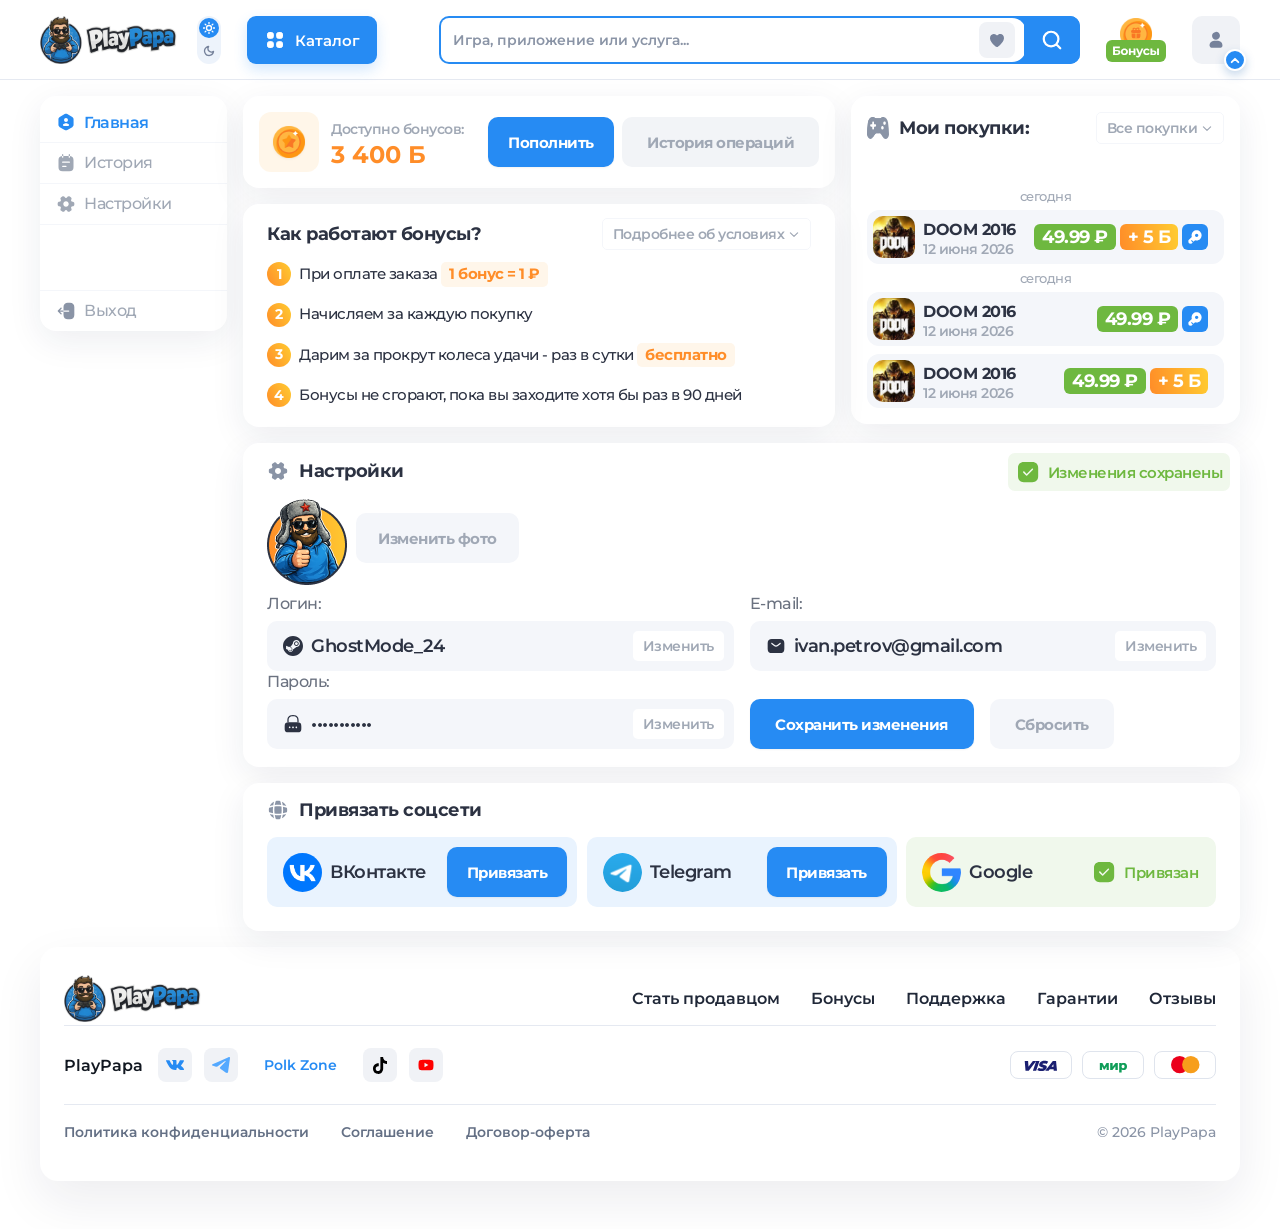
==== commit c520c802: "Align account history and settings screens with Figma. Match tabs, row layout, status centering, set" ====
--- a/account.html
+++ b/account.html
@@ -142,17 +142,21 @@
                       <div class="account-purchase-badges">
                         <span class="account-badge is-price">49.99 ₽</span>
                         <span class="account-badge is-bonus">+ 5 Б</span>
+                        <span class="account-badge is-key" aria-label="Ключ"><img src="./assets/account-page/purchase-key.svg" alt="" /></span>
                       </div>
                     </article>
                   </div>
                   <div class="account-purchase-group">
-                    <p class="account-purchase-date">вчера</p>
+                    <p class="account-purchase-date">сегодня</p>
                     <article class="account-purchase-row">
                       <div class="account-purchase-main">
                         <img src="./assets/product-doom.jpg" alt="" />
                         <div><b>DOOM 2016</b><span>12 июня 2026</span></div>
                       </div>
-                      <div class="account-purchase-badges"><span class="account-badge is-price">49.99 ₽</span></div>
+                      <div class="account-purchase-badges">
+                        <span class="account-badge is-price">49.99 ₽</span>
+                        <span class="account-badge is-key" aria-label="Ключ"><img src="./assets/account-page/purchase-key.svg" alt="" /></span>
+                      </div>
                     </article>
                     <article class="account-purchase-row">
                       <div class="account-purchase-main">
@@ -160,17 +164,9 @@
                         <div><b>DOOM 2016</b><span>12 июня 2026</span></div>
                       </div>
                       <div class="account-purchase-badges">
-                        <span class="account-badge is-key" aria-label="Ключ"><img src="./assets/account-page/purchase-key.svg" alt="" /></span>
                         <span class="account-badge is-price">49.99 ₽</span>
                         <span class="account-badge is-bonus">+ 5 Б</span>
                       </div>
-                    </article>
-                    <article class="account-purchase-row">
-                      <div class="account-purchase-main">
-                        <img src="./assets/product-doom.jpg" alt="" />
-                        <div><b>DOOM 2016</b><span>12 июня 2026</span></div>
-                      </div>
-                      <div class="account-purchase-badges"><span class="account-badge is-price">49.99 ₽</span></div>
                     </article>
                   </div>
                 </div>
@@ -201,7 +197,7 @@
                     </h2>
                   </div>
                   <span class="account-saved-badge">
-                    <svg viewBox="0 0 18 18" fill="none" aria-hidden="true"><path d="M7.5 9.2 8.6 10.3 11 7.9" stroke="currentColor" stroke-width="1.6" stroke-linecap="round"/><circle cx="9" cy="9" r="7" stroke="currentColor" stroke-width="1.6"/></svg>
+                    <img src="./assets/account-page/social-check.svg" alt="" />
                     Изменения сохранены
                   </span>
                 </div>
@@ -234,6 +230,41 @@
                   <div class="account-settings-actions">
                     <button class="account-action-btn is-primary" type="button">Сохранить изменения</button>
                     <button class="account-action-btn" type="button">Сбросить</button>
+                  </div>
+                </div>
+              </div>
+
+              <div class="account-card account-social-card">
+                <div class="account-section-head">
+                  <h2>
+                    <img src="./assets/account-page/icon-global.svg" alt="" />
+                    Привязать соцсети
+                  </h2>
+                </div>
+                <div class="account-social-list">
+                  <div class="account-social-item">
+                    <div class="account-social-meta">
+                      <img src="./assets/account-page/social-vk.png" alt="" />
+                      <span>ВКонтакте</span>
+                    </div>
+                    <button class="account-action-btn is-primary account-social-bind" type="button">Привязать</button>
+                  </div>
+                  <div class="account-social-item">
+                    <div class="account-social-meta">
+                      <img src="./assets/account-page/social-telegram.png" alt="" />
+                      <span>Telegram</span>
+                    </div>
+                    <button class="account-action-btn is-primary account-social-bind" type="button">Привязать</button>
+                  </div>
+                  <div class="account-social-item is-linked">
+                    <div class="account-social-meta">
+                      <img src="./assets/account-page/social-google.png" alt="" />
+                      <span>Google</span>
+                    </div>
+                    <span class="account-social-linked">
+                      <img src="./assets/account-page/social-check.svg" alt="" />
+                      Привязан
+                    </span>
                   </div>
                 </div>
               </div>
@@ -270,63 +301,82 @@
               </div>
               <div class="account-history-table">
                 <div class="account-history-table-head">
-                  <span>Наименование товара:</span>
-                  <span>Дата:</span>
-                  <span>Сумма:</span>
-                  <span class="account-history-key-col" aria-hidden="true"></span>
-                  <span>Статус:</span>
-                  <span class="account-history-copy-col" aria-hidden="true"></span>
+                  <span class="account-history-head-name">Наименование товара:</span>
+                  <span class="account-history-head-date">Дата:</span>
+                  <span class="account-history-head-sum">Сумма:</span>
+                  <span class="account-history-head-status">Статус:</span>
                 </div>
                 <div class="account-history-row">
                   <span class="account-history-name">Grand Theft Auto VI</span>
-                  <span class="account-history-date">12:43 <span>13.08.2026</span></span>
-                  <span class="account-badge is-price">49.99 ₽</span>
-                  <span class="account-history-key-col" aria-hidden="true"></span>
-                  <span class="account-status is-success">Успешно</span>
-                  <span class="account-history-copy-col" aria-hidden="true"></span>
+                  <span class="account-history-date"><b>12:43</b><span>13.08.2026</span></span>
+                  <div class="account-history-amount">
+                    <span class="account-badge is-price">49.99 ₽</span>
+                  </div>
+                  <div class="account-history-status-cell">
+                    <span class="account-status is-success">Успешно</span>
+                  </div>
+                  <button class="account-link-btn account-history-details" type="button">
+                    <span>Подробнее</span>
+                    <img src="./assets/account-page/chevron-link.svg" alt="" />
+                  </button>
                 </div>
                 <div class="account-history-row">
                   <span class="account-history-name">Grand Theft Auto VI</span>
-                  <span class="account-history-date">12:43 <span>13.08.2026</span></span>
-                  <span class="account-badge is-price">49.99 ₽</span>
-                  <span class="account-history-key-col" aria-hidden="true"></span>
-                  <span class="account-status is-cancelled">Отменен</span>
-                  <span class="account-history-copy-col" aria-hidden="true"></span>
+                  <span class="account-history-date"><b>12:43</b><span>13.08.2026</span></span>
+                  <div class="account-history-amount">
+                    <span class="account-badge is-price">49.99 ₽</span>
+                    <span class="account-badge is-key" aria-label="Ключ"><img src="./assets/account-page/purchase-key.svg" alt="" /></span>
+                  </div>
+                  <div class="account-history-status-cell">
+                    <span class="account-status is-pending">Ожидается оплата</span>
+                  </div>
+                  <button class="account-history-pay" type="button">Оплатить</button>
+                  <button class="account-link-btn account-history-details" type="button">
+                    <span>Подробнее</span>
+                    <img src="./assets/account-page/chevron-link.svg" alt="" />
+                  </button>
                 </div>
                 <div class="account-history-row">
                   <span class="account-history-name">Grand Theft Auto VI</span>
-                  <span class="account-history-date">12:43 <span>13.08.2026</span></span>
-                  <span class="account-badge is-price">49.99 ₽</span>
-                  <span class="account-history-key-col" aria-hidden="true"></span>
-                  <span class="account-status is-pending">Ожидается оплата</span>
-                  <span class="account-history-copy-col" aria-hidden="true"></span>
+                  <span class="account-history-date"><b>12:43</b><span>13.08.2026</span></span>
+                  <div class="account-history-amount">
+                    <span class="account-badge is-price">49.99 ₽</span>
+                  </div>
+                  <div class="account-history-status-cell">
+                    <span class="account-status is-success">Успешно</span>
+                  </div>
+                  <button class="account-link-btn account-history-details" type="button">
+                    <span>Подробнее</span>
+                    <img src="./assets/account-page/chevron-link.svg" alt="" />
+                  </button>
                 </div>
                 <div class="account-history-row">
                   <span class="account-history-name">Grand Theft Auto VI</span>
-                  <span class="account-history-date">12:43 <span>13.08.2026</span></span>
-                  <span class="account-badge is-price">49.99 ₽</span>
-                  <span class="account-badge is-key account-history-key-col" aria-label="Ключ"><img src="./assets/account-page/purchase-key.svg" alt="" /></span>
-                  <span class="account-status is-success">Успешно</span>
-                  <button class="account-copy-icon account-history-copy-col" type="button" aria-label="Копировать">
-                    <img src="./assets/account-page/history-copy.svg" alt="" />
+                  <span class="account-history-date"><b>12:43</b><span>13.08.2026</span></span>
+                  <div class="account-history-amount">
+                    <span class="account-badge is-price">49.99 ₽</span>
+                    <span class="account-badge is-key" aria-label="Ключ"><img src="./assets/account-page/purchase-key.svg" alt="" /></span>
+                  </div>
+                  <div class="account-history-status-cell">
+                    <span class="account-status is-cancelled">Отменен</span>
+                  </div>
+                  <button class="account-link-btn account-history-details" type="button">
+                    <span>Подробнее</span>
+                    <img src="./assets/account-page/chevron-link.svg" alt="" />
                   </button>
                 </div>
                 <div class="account-history-row">
                   <span class="account-history-name">Grand Theft Auto VI</span>
-                  <span class="account-history-date">12:43 <span>13.08.2026</span></span>
-                  <span class="account-badge is-price">49.99 ₽</span>
-                  <span class="account-history-key-col" aria-hidden="true"></span>
-                  <span class="account-status is-pending">Ожидается оплата</span>
-                  <span class="account-history-copy-col" aria-hidden="true"></span>
-                </div>
-                <div class="account-history-row">
-                  <span class="account-history-name">Grand Theft Auto VI</span>
-                  <span class="account-history-date">12:43 <span>13.08.2026</span></span>
-                  <span class="account-badge is-price">49.99 ₽</span>
-                  <span class="account-badge is-key account-history-key-col" aria-label="Ключ"><img src="./assets/account-page/purchase-key.svg" alt="" /></span>
-                  <span class="account-status is-success">Успешно</span>
-                  <button class="account-copy-icon account-history-copy-col" type="button" aria-label="Копировать">
-                    <img src="./assets/account-page/history-copy.svg" alt="" />
+                  <span class="account-history-date"><b>12:43</b><span>13.08.2026</span></span>
+                  <div class="account-history-amount">
+                    <span class="account-badge is-price">49.99 ₽</span>
+                  </div>
+                  <div class="account-history-status-cell">
+                    <span class="account-status is-success">Успешно</span>
+                  </div>
+                  <button class="account-link-btn account-history-details" type="button">
+                    <span>Подробнее</span>
+                    <img src="./assets/account-page/chevron-link.svg" alt="" />
                   </button>
                 </div>
               </div>
@@ -335,7 +385,6 @@
 
           <section class="account-screen" data-account-screen="settings" hidden inert>
             <div class="account-card account-settings-card">
-              <div class="account-card-pattern" aria-hidden="true"></div>
               <div class="account-settings-top">
                 <div class="account-section-head">
                   <h2>
@@ -344,7 +393,7 @@
                   </h2>
                 </div>
                 <span class="account-saved-badge">
-                  <svg viewBox="0 0 18 18" fill="none" aria-hidden="true"><path d="M7.5 9.2 8.6 10.3 11 7.9" stroke="currentColor" stroke-width="1.6" stroke-linecap="round"/><circle cx="9" cy="9" r="7" stroke="currentColor" stroke-width="1.6"/></svg>
+                  <img src="./assets/account-page/social-check.svg" alt="" />
                   Изменения сохранены
                 </span>
               </div>
@@ -375,7 +424,6 @@
             </div>
 
             <div class="account-card account-password-card">
-              <div class="account-card-pattern" aria-hidden="true"></div>
               <div class="account-settings-top">
                 <div class="account-section-head">
                   <h2>
@@ -384,7 +432,7 @@
                   </h2>
                 </div>
                 <span class="account-saved-badge">
-                  <svg viewBox="0 0 18 18" fill="none" aria-hidden="true"><path d="M7.5 9.2 8.6 10.3 11 7.9" stroke="currentColor" stroke-width="1.6" stroke-linecap="round"/><circle cx="9" cy="9" r="7" stroke="currentColor" stroke-width="1.6"/></svg>
+                  <img src="./assets/account-page/social-check.svg" alt="" />
                   Изменения сохранены
                 </span>
               </div>
@@ -392,25 +440,60 @@
                 <div class="account-field-block">
                   <label>Введите текущий пароль:</label>
                   <div class="account-field-row">
-                    <input class="account-field-input account-field-input--lock" type="password" placeholder="Введите текущий пароль" aria-label="Введите текущий пароль" />
+                    <input class="account-field-input account-field-input--lock" type="password" aria-label="Введите текущий пароль" />
                   </div>
                 </div>
                 <div class="account-field-block">
                   <label>Введите новый пароль:</label>
                   <div class="account-field-row">
-                    <input class="account-field-input account-field-input--lock" type="password" placeholder="Введите новый пароль" aria-label="Введите новый пароль" />
+                    <input class="account-field-input account-field-input--lock" type="password" aria-label="Введите новый пароль" />
                   </div>
                 </div>
                 <div class="account-field-block">
                   <label>Повторите новый пароль:</label>
                   <div class="account-field-row">
-                    <input class="account-field-input account-field-input--lock" type="password" placeholder="Повторите новый пароль" aria-label="Повторите новый пароль" />
+                    <input class="account-field-input account-field-input--lock" type="password" aria-label="Повторите новый пароль" />
                   </div>
                 </div>
               </div>
               <div class="account-settings-actions">
                 <button class="account-action-btn is-primary" type="button">Сохранить изменения</button>
                 <button class="account-action-btn" type="button">Сбросить</button>
+              </div>
+            </div>
+
+            <div class="account-card account-social-card account-settings-social">
+              <div class="account-section-head">
+                <h2>
+                  <img src="./assets/account-page/icon-global.svg" alt="" />
+                  Привязать соцсети
+                </h2>
+              </div>
+              <div class="account-social-list">
+                <div class="account-social-item">
+                  <div class="account-social-meta">
+                    <img src="./assets/account-page/social-vk.png" alt="" />
+                    <span>ВКонтакте</span>
+                  </div>
+                  <button class="account-action-btn is-primary account-social-bind" type="button">Привязать</button>
+                </div>
+                <div class="account-social-item">
+                  <div class="account-social-meta">
+                    <img src="./assets/account-page/social-telegram.png" alt="" />
+                    <span>Telegram</span>
+                  </div>
+                  <button class="account-action-btn is-primary account-social-bind" type="button">Привязать</button>
+                </div>
+                <div class="account-social-item is-linked">
+                  <div class="account-social-meta">
+                    <img src="./assets/account-page/social-google.png" alt="" />
+                    <span>Google</span>
+                  </div>
+                  <span class="account-social-linked">
+                    <img src="./assets/account-page/social-check.svg" alt="" />
+                    Привязан
+                  </span>
+                </div>
               </div>
             </div>
           </section>
--- a/frame.css
+++ b/frame.css
@@ -1,7 +1,10 @@
+@import url("./colors.css");
+
 :root {
   --blue: #268bf3;
   --blue-dark: #167ee9;
-  --green: #39a22e;
+  --green: #6eb83f;
+  --green-soft: color-mix(in srgb, var(--green) 10%, transparent);
   --orange: #ff9c35;
   --red: #ef4851;
   --page: #f4f5f7;
@@ -17,6 +20,20 @@
   --heading: #111720;
   --muted: #8a94a6;
   --muted-strong: #647085;
+  --wheel-text: var(--color-2c3242);
+  --wheel-heading: var(--color-363636);
+  --wheel-blue: var(--color-3878ff);
+  --wheel-orange: var(--color-ff8d28);
+  --wheel-orange-light: var(--color-ffcc31);
+  --wheel-green-status: var(--color-34b251);
+  --wheel-green-status-bg: var(--color-e2f5e9);
+  --wheel-winners-bg: var(--color-dce9fc);
+  --wheel-premium-btn-bg: var(--color-eef5ff);
+  --wheel-premium-btn-text: var(--color-3a7aff);
+  --wheel-social-surface: var(--color-f4f7fc);
+  --wheel-border-soft: var(--color-f4f7fb);
+  --wheel-text-subtle: var(--color-76829b);
+  --wheel-text-strike: var(--color-a0a8b5);
   --shadow-soft: 0 10px 34px rgba(20, 40, 80, 0.08);
   --shadow-card: 0 10px 26px rgba(23, 31, 45, 0.07);
   --shadow-hover: 0 16px 34px rgba(23, 31, 45, 0.12);
@@ -227,7 +244,7 @@
 .search-submit {
   border: 0;
   background: var(--blue);
-  color: #fff;
+  color: var(--surface);
   font-weight: 600;
   transition: transform 0.2s var(--ease), background-color 0.2s ease, box-shadow 0.2s ease;
 }
@@ -349,6 +366,11 @@
   background: transparent;
 }
 
+a.bonus-btn {
+  display: inline-flex;
+  text-decoration: none;
+}
+
 .bonus-btn img {
   width: 60px;
   height: 44px;
@@ -409,7 +431,7 @@
   display: grid;
   place-items: center;
   background: var(--blue);
-  color: #fff;
+  color: var(--surface);
   box-shadow: 0 4px 10px rgba(25, 96, 170, 0.25);
 }
 
--- a/styles.css
+++ b/styles.css
@@ -105,7 +105,7 @@
 .auth-primary {
   border: 0;
   background: var(--blue);
-  color: #fff;
+  color: var(--surface);
   font-weight: 600;
   transition: transform 0.2s var(--ease), background-color 0.2s ease, box-shadow 0.2s ease;
 }
@@ -165,7 +165,7 @@
   position: relative;
   height: 263px;
   overflow: hidden;
-  border: 1px solid #e5e9f1;
+  border: 1px solid var(--line);
   border-radius: 14px;
   background: var(--surface);
 }
@@ -193,7 +193,7 @@
   z-index: 2;
   width: 126px;
   height: 56px;
-  border: 2px solid #e5e9f1;
+  border: 2px solid var(--line);
   border-radius: 999px;
   background: #f7f8fa;
   box-shadow: 0 10px 22px rgba(23, 31, 45, 0.08);
@@ -250,7 +250,7 @@
 }
 
 .hero-dots span:first-child {
-  background: #fff;
+  background: var(--surface);
 }
 
 .hero-dots span:nth-child(n + 4) {
@@ -406,7 +406,7 @@
   align-items: center;
   justify-content: center;
   background: #60b642;
-  color: #fff;
+  color: var(--surface);
   font-size: 12px;
 }
 
@@ -534,7 +534,7 @@
   display: grid;
   place-items: center;
   background: #7c879a;
-  color: #fff;
+  color: var(--surface);
 }
 
 .currency-mark .currency-icon-ruble {
@@ -599,7 +599,7 @@
 
 .currency-tabs button.is-active {
   background: var(--blue);
-  color: #fff;
+  color: var(--surface);
 }
 
 .pay-btn {
@@ -693,7 +693,7 @@
 .topup-quick-amounts button.is-active {
   border-color: var(--blue);
   background: var(--blue);
-  color: #fff;
+  color: var(--surface);
 }
 
 .topup-expand {
@@ -816,7 +816,7 @@
   align-items: center;
   gap: 14px;
   background: #69bd39;
-  color: #fff;
+  color: var(--surface);
   opacity: 0;
   transform: translateY(-5px);
   transition: max-height 0.28s var(--ease), margin-top 0.28s var(--ease), padding 0.28s var(--ease), opacity 0.2s ease, transform 0.28s var(--ease);
@@ -849,7 +849,7 @@
 .topup-promo-benefit strong span {
   border-radius: 6px;
   padding: 3px 7px;
-  background: #fff;
+  background: var(--surface);
   color: #61b334;
 }
 
@@ -970,7 +970,7 @@
 
 .topup-payment-method.is-selected .topup-payment-check {
   background: #69bd39;
-  color: #fff;
+  color: var(--surface);
 }
 
 .topup-total-row {
@@ -1013,7 +1013,7 @@
   display: inline-flex;
   align-items: center;
   background: #69bd39;
-  color: #fff;
+  color: var(--surface);
   font-size: 11px;
   font-weight: 600;
 }
@@ -1134,7 +1134,7 @@
 .chip:hover,
 .chip.is-active {
   background: #398bfa;
-  color: #fff;
+  color: var(--surface);
   box-shadow: 0 10px 24px rgba(57, 139, 250, 0.24);
 }
 
@@ -1218,7 +1218,7 @@
   border-radius: 0 13px 0 9px;
   display: grid;
   place-items: center;
-  color: #fff;
+  color: var(--surface);
   font-size: 12px;
   font-weight: 600;
   box-shadow: 0 6px 12px rgba(20, 24, 36, 0.16);
@@ -1292,7 +1292,7 @@
   align-items: center;
   justify-content: center;
   background: linear-gradient(180deg, #4a90ff 0%, #2f6bff 100%);
-  color: #fff;
+  color: var(--surface);
   box-shadow: 0px 6.33px 14.24px 0px #2f6bff66;
   font-size: 14px;
   font-weight: 700;
@@ -1302,7 +1302,7 @@
 .product-body button:hover,
 .product-body a:hover {
   background: linear-gradient(180deg, #4a90ff 0%, #2f6bff 100%);
-  color: #fff;
+  color: var(--surface);
   box-shadow: 0px 6.33px 14.24px 0px #2f6bff66;
 }
 
@@ -1355,7 +1355,7 @@
   justify-content: center;
   overflow: visible;
   background: var(--blue);
-  color: #fff;
+  color: var(--surface);
   font-size: 15px;
   font-weight: 600;
   isolation: isolate;
@@ -1425,7 +1425,7 @@
   border-radius: 8px;
   padding: 0 14px 0 16px;
   background: var(--blue);
-  color: #fff;
+  color: var(--surface);
 }
 
 .coupon-text,
@@ -1490,7 +1490,7 @@
 }
 
 .coupon-stat b {
-  color: #fff;
+  color: var(--surface);
 }
 
 .stat-item small {
@@ -1647,7 +1647,7 @@
   align-items: center;
   justify-content: center;
   background: var(--blue);
-  color: #fff;
+  color: var(--surface);
   font-size: 13px;
   font-weight: 600;
 }
@@ -1794,7 +1794,7 @@
   display: grid;
   place-items: center;
   background: var(--blue);
-  color: #fff;
+  color: var(--surface);
   font-weight: 600;
 }
 
@@ -2094,7 +2094,7 @@
 }
 
 .auth-social-vk {
-  background: #268bf3;
+  background: var(--blue);
 }
 
 .auth-social-steam {
@@ -2156,8 +2156,8 @@
   content: "";
   width: 10px;
   height: 6px;
-  border-left: 2px solid #fff;
-  border-bottom: 2px solid #fff;
+  border-left: 2px solid var(--surface);
+  border-bottom: 2px solid var(--surface);
   transform: translateY(-1px) rotate(-45deg);
 }
 
@@ -2286,7 +2286,7 @@
   align-items: center;
   justify-content: center;
   gap: 14px;
-  color: #fff;
+  color: var(--surface);
   font-size: 15px;
   font-weight: 700;
   white-space: nowrap;
@@ -2607,7 +2607,7 @@
 
   .topup-row .currency-tabs button.is-active {
     background: var(--blue);
-    color: #fff;
+    color: var(--surface);
   }
 
   .pay-btn {
@@ -2732,7 +2732,7 @@
   .topup-row .topup-quick-popover-buttons button.is-active {
     border-color: var(--blue);
     background: var(--blue);
-    color: #fff;
+    color: var(--surface);
   }
 
   html[data-theme="dark"] .topup-row {
@@ -2790,7 +2790,7 @@
   html[data-theme="dark"] .topup-row .currency-tabs button.is-active,
   html[data-theme="dark"] .topup-row .topup-quick-popover-buttons button.is-active {
     background: var(--blue);
-    color: #fff;
+    color: var(--surface);
   }
 
   html[data-theme="dark"] .topup-row .topup-quick-popover-buttons button {
--- a/account.css
+++ b/account.css
@@ -25,6 +25,10 @@
   flex-direction: column;
   min-height: 235px;
   padding-top: 6px;
+  border-radius: 16px;
+  background: var(--surface);
+  box-shadow: 0 10px 34px rgba(20, 40, 80, 0.08);
+  overflow: hidden;
 }
 
 .account-nav-group {
@@ -38,11 +42,13 @@
   min-height: 40px;
   padding: 10px 16px;
   border: 0;
-  border-bottom: 1px solid #f4f5f7;
+  border-bottom: 1px solid #f4f6fa;
   background: transparent;
-  color: var(--muted);
+  color: #a0a8b5;
   font-size: 16px;
-  font-weight: 600;
+  font-weight: 500;
+  letter-spacing: -0.5px;
+  line-height: 12px;
   text-align: left;
   text-decoration: none;
   cursor: pointer;
@@ -65,16 +71,17 @@
 
 .account-nav-group .account-nav-item.is-active {
   color: var(--blue);
-  font-weight: 700;
+  font-weight: 600;
+  line-height: normal;
 }
 
 .account-nav-item:hover {
-  background: #f4f5f7;
+  background: var(--button-soft);
 }
 
 .account-nav-logout {
   margin-top: auto;
-  border-top: 1px solid #f4f5f7;
+  border-top: 1px solid #f4f6fa;
   border-bottom: 0;
 }
 
@@ -94,10 +101,10 @@
 .account-card {
   position: relative;
   overflow: hidden;
-  border: 1px solid #f0f2f5;
-  border-radius: 12px;
-  background: #fff;
-  box-shadow: 0 1px 2px rgba(0, 0, 0, 0.05);
+  border: 0;
+  border-radius: 16px;
+  background: var(--surface);
+  box-shadow: 0 10px 34px rgba(20, 40, 80, 0.08);
   padding: 16px;
 }
 
@@ -117,7 +124,7 @@
   grid-row: 1;
   display: flex;
   align-items: center;
-  gap: 14px;
+  gap: 12px;
   min-height: 92px;
   padding: 16px;
 }
@@ -125,6 +132,7 @@
 .account-purchases-card {
   grid-column: 2;
   grid-row: 1 / 3;
+  padding: 16px;
 }
 
 .account-bonus-rules {
@@ -135,7 +143,13 @@
 .account-settings-preview {
   grid-column: 1 / -1;
   grid-row: 3;
-  padding: 16px 24px 30px;
+  padding: 17px 24px 18px;
+}
+
+.account-social-card {
+  grid-column: 1 / -1;
+  grid-row: 4;
+  padding: 16px 24px 24px;
 }
 
 .account-bonus-icon {
@@ -157,19 +171,23 @@
 .account-bonus-copy {
   display: grid;
   gap: 12px;
+  align-content: center;
+  min-height: 46px;
 }
 
 .account-bonus-copy span {
-  color: #8a94a6;
-  font-size: 15px;
-  font-weight: 500;
+  color: #a0a8b5;
+  font-size: 14px;
+  font-weight: 600;
+  letter-spacing: -0.5px;
+  line-height: 1;
 }
 
 .account-bonus-copy strong {
   color: #ff8d28;
-  font-size: 22px;
-  font-weight: 800;
-  line-height: 1;
+  font-size: 24px;
+  font-weight: 700;
+  line-height: 14px;
 }
 
 .account-bonus-actions {
@@ -182,25 +200,27 @@
 .account-action-btn {
   min-width: 120px;
   height: 50px;
-  padding: 0 22px;
+  padding: 0 25px;
   border: 0;
   border-radius: 10px;
-  background: #eff1f5;
-  color: #2c3242;
-  font-size: 13px;
+  background: #f4f6fa;
+  color: #a0a8b5;
+  font-size: 15px;
   font-weight: 700;
+  letter-spacing: -0.5px;
+  line-height: normal;
   cursor: pointer;
   transition: background 0.2s var(--ease);
 }
 
 .account-action-btn:hover {
-  background: #f4f5f7;
+  background: var(--button-soft);
 }
 
 .account-action-btn.is-primary {
-  background: #3878ff;
+  background: var(--blue);
   box-shadow: 0 1px 2px rgba(0, 0, 0, 0.05);
-  color: #fff;
+  color: var(--surface);
 }
 
 .account-action-btn.is-primary:hover {
@@ -208,11 +228,14 @@
 }
 
 .account-bonus-actions .account-action-btn:not(.is-primary) {
-  min-width: 180px;
+  min-width: 186px;
+  background: #f2f4f7;
 }
 
 .account-bonus-actions .account-action-btn.is-primary {
-  min-width: 120px;
+  min-width: 126px;
+  width: 126px;
+  padding: 0;
 }
 
 .account-section-head {
@@ -230,8 +253,10 @@
   align-items: center;
   gap: 10px;
   color: #2c3242;
-  font-size: 16px;
-  font-weight: 800;
+  font-size: 18px;
+  font-weight: 700;
+  letter-spacing: -0.5px;
+  line-height: 1;
 }
 
 .account-section-head h2 img {
@@ -239,43 +264,38 @@
   height: 22px;
 }
 
-.account-bonus-rules .account-section-head h2 {
-  font-size: 21px;
-  font-weight: 700;
-  line-height: 1;
-}
-
 .account-link-btn {
   display: inline-flex;
   align-items: center;
   gap: 4px;
-  min-height: 26px;
+  min-height: 30px;
   padding: 8px 10px;
-  border: 1px solid #f4f5f7;
+  border: 1px solid #f4f6fa;
   border-radius: 5px;
-  background: #fff;
+  background: var(--surface);
   color: #a0a8b5;
-  font-size: 8px;
+  font-size: 14px;
   font-weight: 600;
-  letter-spacing: -0.03em;
+  letter-spacing: -0.5px;
+  line-height: 1;
   cursor: pointer;
 }
 
 .account-link-btn:hover {
-  background: #f4f5f7;
+  background: var(--button-soft);
 }
 
 .account-link-btn img {
-  width: 10px;
-  height: 10px;
+  width: 12px;
+  height: 12px;
 }
 
 .account-bonus-rules {
-  padding: 12px 24px 26px;
+  padding: 14px 24px 20px;
 }
 
 .account-bonus-rules-list {
-  margin-top: 8px;
+  margin-top: 12px;
   display: grid;
   gap: 16px;
 }
@@ -284,10 +304,11 @@
   display: flex;
   align-items: center;
   gap: 8px;
-  color: #363636;
-  font-size: 14px;
+  color: #2c3242;
+  font-size: 15px;
   font-weight: 500;
-  line-height: 1.2;
+  letter-spacing: -0.5px;
+  line-height: 1.1;
 }
 
 .account-step-num {
@@ -295,10 +316,12 @@
   height: 24px;
   border-radius: 50%;
   background: linear-gradient(61.1deg, #ff8d28 0.88%, #ffcc31 100%);
-  color: #fff;
-  font-size: 13px;
-  font-weight: 800;
-  line-height: 24px;
+  color: var(--surface);
+  font-size: 14px;
+  font-weight: 700;
+  line-height: 1.2;
+  display: grid;
+  place-items: center;
   text-align: center;
   flex: 0 0 auto;
 }
@@ -310,11 +333,13 @@
   background: #fff6ea;
   color: #ff8d28;
   font-weight: 700;
+  line-height: 1.1;
 }
 
 .account-purchases {
   position: relative;
   z-index: 1;
+  margin-top: 46px;
 }
 
 .account-purchase-group {
@@ -329,10 +354,11 @@
 .account-purchase-date {
   margin: 0;
   color: #a0a8b5;
-  font-size: 10px;
+  font-size: 13px;
   font-weight: 500;
   text-align: center;
-  letter-spacing: -0.03em;
+  letter-spacing: -0.5px;
+  line-height: 12px;
 }
 
 .account-purchase-row {
@@ -343,7 +369,7 @@
   min-height: 54px;
   padding: 6px 16px 6px 6px;
   border-radius: 12px;
-  background: #f4f5f7;
+  background: #f4f6fa;
 }
 
 .account-purchase-main {
@@ -363,17 +389,19 @@
 .account-purchase-main b {
   display: block;
   color: #2c3242;
-  font-size: 14px;
-  font-weight: 800;
-  line-height: 1;
+  font-size: 16px;
+  font-weight: 700;
+  letter-spacing: -0.5px;
+  line-height: 21px;
 }
 
 .account-purchase-main span {
   display: block;
   margin-top: 2px;
-  color: #8a94a6;
-  font-size: 12px;
-  font-weight: 500;
+  color: #a0a8b5;
+  font-size: 14px;
+  font-weight: 600;
+  letter-spacing: -0.5px;
   line-height: 1;
 }
 
@@ -386,23 +414,28 @@
 }
 
 .account-badge {
+  display: inline-flex;
+  align-items: center;
+  justify-content: center;
   min-height: 26px;
-  padding: 6px 8px;
+  height: 26px;
+  padding: 0 8px;
   border-radius: 6px;
-  font-size: 16px;
-  font-weight: 800;
+  font-size: 18px;
+  font-weight: 700;
+  letter-spacing: -0.5px;
   line-height: 1;
   white-space: nowrap;
 }
 
 .account-badge.is-price {
-  background: #6eb83f;
-  color: #fff;
+  background: var(--green);
+  color: var(--surface);
 }
 
 .account-badge.is-bonus {
   background: linear-gradient(79.84deg, #ff8d28 0.88%, #ffcc31 100%);
-  color: #fff;
+  color: var(--surface);
 }
 
 .account-badge.is-key {
@@ -411,7 +444,7 @@
   padding: 0;
   display: grid;
   place-items: center;
-  background: #268bf3;
+  background: var(--blue);
 }
 
 .account-badge.is-key img {
@@ -431,37 +464,48 @@
 }
 
 .account-saved-badge {
+  position: absolute;
+  top: 10px;
+  right: 10px;
+  z-index: 1;
   display: inline-flex;
   align-items: center;
-  gap: 6px;
-  min-height: 32px;
-  padding: 7px 12px 7px 8px;
-  border-radius: 8px;
-  background: #edf8e8;
+  gap: 8px;
+  height: 38px;
+  padding: 7px 8px;
+  border-radius: 7px;
+  background: #f0f8ec;
   color: #6eb83f;
-  font-size: 10px;
-  font-weight: 700;
-}
-
-.account-saved-badge svg {
-  width: 18px;
-  height: 18px;
+  font-size: 15px;
+  font-weight: 600;
+  letter-spacing: -0.5px;
+  line-height: normal;
+  white-space: nowrap;
+}
+
+.account-saved-badge img {
+  width: 24px;
+  height: 24px;
+  flex: 0 0 auto;
+  display: block;
 }
 
 .account-profile-row {
-  margin-top: 6px;
-  display: flex;
-  align-items: center;
-  gap: 16px;
+  margin-top: 16px;
+  display: flex;
+  align-items: center;
+  gap: 9px;
 }
 
 .account-profile-row .account-action-btn {
-  min-width: 149px;
+  min-width: 163px;
+  width: 163px;
+  padding: 0;
 }
 
 .account-avatar {
   width: 80px;
-  height: 87px;
+  height: 80px;
   flex: 0 0 80px;
   border: 0;
   border-radius: 0;
@@ -480,7 +524,8 @@
   margin-top: 16px;
   display: grid;
   grid-template-columns: repeat(2, minmax(0, 1fr));
-  gap: 24px 16px;
+  gap: 1px 16px;
+  align-items: start;
 }
 
 .account-field-block {
@@ -493,9 +538,11 @@
 }
 
 .account-field-block label {
-  color: #8a94a6;
-  font-size: 12px;
-  font-weight: 600;
+  color: #6b7280;
+  font-size: 16px;
+  font-weight: 500;
+  letter-spacing: -0.5px;
+  line-height: 1.2;
 }
 
 .account-field-row {
@@ -503,9 +550,9 @@
   align-items: center;
   gap: 8px;
   min-height: 50px;
-  padding-right: 16px;
+  padding-right: 10px;
   border-radius: 10px;
-  background: #eff1f5;
+  background: #f4f6fa;
 }
 
 .account-field-row:focus-within {
@@ -524,12 +571,14 @@
   background: transparent;
   color: #2c3242;
   font: inherit;
-  font-size: 13px;
+  font-size: 18px;
   font-weight: 600;
+  letter-spacing: -0.5px;
+  line-height: 21px;
 }
 
 .account-field-input::placeholder {
-  color: #8a94a6;
+  color: var(--muted);
 }
 
 .account-field-input:focus {
@@ -560,35 +609,123 @@
 
 .account-mini-btn {
   flex: 0 0 auto;
-  min-height: 23px;
-  padding: 8px 10px;
+  min-width: 91px;
+  min-height: 30px;
+  height: 30px;
+  padding: 0 10px;
   border: 0;
   border-radius: 5px;
-  background: #fff;
+  background: var(--surface);
   color: #a0a8b5;
-  font-size: 10px;
+  font-size: 14px;
   font-weight: 600;
-  letter-spacing: -0.3px;
+  letter-spacing: -0.5px;
+  line-height: 1;
   cursor: pointer;
 }
 
 .account-settings-actions {
-  margin-top: 24px;
+  margin-top: 20px;
   display: flex;
   flex-wrap: wrap;
+  align-items: center;
   gap: 16px;
 }
 
+.account-settings-grid > .account-settings-actions {
+  margin-top: 0;
+  align-self: end;
+}
+
 .account-settings-actions .account-action-btn {
-  min-width: 119px;
+  min-width: 124px;
 }
 
 .account-settings-actions .account-action-btn.is-primary {
-  min-width: 208px;
+  min-width: 224px;
+}
+
+.account-social-list {
+  margin-top: 16px;
+  display: grid;
+  grid-template-columns: repeat(3, minmax(0, 1fr));
+  gap: 9.5px;
+}
+
+.account-social-item {
+  display: flex;
+  align-items: center;
+  justify-content: space-between;
+  gap: 12px;
+  min-height: 70px;
+  padding: 10px 10px 10px 16px;
+  border-radius: 10px;
+  background: #e9f3fe;
+}
+
+.account-social-item.is-linked {
+  background: #f0f8ec;
+}
+
+.account-social-meta {
+  display: flex;
+  align-items: center;
+  gap: 8px;
+  min-width: 0;
+}
+
+.account-social-meta img {
+  width: 39px;
+  height: 39px;
+  border-radius: 100px;
+  object-fit: cover;
+  flex: 0 0 auto;
+}
+
+.account-social-meta span {
+  color: #2c3242;
+  font-size: 18px;
+  font-weight: 600;
+  letter-spacing: -0.5px;
+  line-height: 21px;
+  white-space: nowrap;
+}
+
+.account-social-bind {
+  min-width: 120px;
+  width: 120px;
+  height: 50px;
+  padding: 0;
+  font-size: 15px;
+  letter-spacing: -0.5px;
+  line-height: normal;
+}
+
+.account-social-linked {
+  display: inline-flex;
+  align-items: center;
+  gap: 8px;
+  min-height: 38px;
+  padding: 7px 8px;
+  border-radius: 7px;
+  color: #6eb83f;
+  font-size: 15px;
+  font-weight: 600;
+  letter-spacing: -0.5px;
+  line-height: normal;
+  white-space: nowrap;
+}
+
+.account-social-linked img {
+  width: 24px;
+  height: 24px;
+  flex: 0 0 auto;
 }
 
 .account-history-card {
-  padding: 0 0 105px;
+  padding: 0;
+  padding-bottom: 75px;
+  overflow: hidden;
 }
 
 .account-history-top {
@@ -596,7 +733,7 @@
   align-items: center;
   justify-content: space-between;
   gap: 16px;
-  padding: 10px 24px 0;
+  padding: 12px 24px 0;
 }
 
 .account-history-top .account-section-head {
@@ -606,11 +743,11 @@
 .account-history-tabs {
   display: flex;
   align-items: center;
-  gap: 30px;
+  gap: 24px;
   min-height: 48px;
-  padding: 3px;
+  padding: 3px 24px 4px 3px;
   border-radius: 10px;
-  background: #f2f4f7;
+  background: #f4f6fa;
 }
 
 .account-history-tab {
@@ -618,14 +755,15 @@
   align-items: center;
   gap: 8px;
   min-height: 20px;
-  padding: 0 10px;
+  padding: 0;
   border: 0;
   border-radius: 10px;
   background: transparent;
-  color: #8a94a6;
-  font-size: 14px;
-  font-weight: 700;
-  line-height: 1;
+  color: #a0a8b5;
+  font-size: 15px;
+  font-weight: 600;
+  letter-spacing: -0.5px;
+  line-height: normal;
   cursor: pointer;
   white-space: nowrap;
 }
@@ -634,15 +772,21 @@
   width: 18px;
   height: 18px;
   flex: 0 0 auto;
+  object-fit: contain;
 }
 
 .account-history-tab.is-active {
   min-width: 120px;
-  min-height: 40px;
+  height: 42px;
   justify-content: center;
   padding: 10px;
-  background: #3878ff;
-  color: #fff;
+  background: var(--blue);
+  color: var(--surface);
+  font-weight: 700;
+}
+
+.account-history-tab.is-active img {
+  filter: brightness(0) invert(1);
 }
 
 .account-history-tab:hover:not(.is-active) {
@@ -650,36 +794,49 @@
 }
 
 .account-history-table {
-  display: grid;
-  grid-template-columns: minmax(160px, 380px) 203px 81px 121px minmax(140px, 1fr) 16px;
-  column-gap: 0;
-  margin-top: 12px;
-  padding: 0 24px;
-}
-
-.account-history-table-head,
+  margin-top: 24px;
+}
+
+.account-history-table-head {
+  position: relative;
+  height: 21px;
+  margin: 0 24px 0;
+  border-bottom: 1px solid var(--line);
+  color: #a0a8b5;
+  font-size: 15px;
+  font-weight: 500;
+  letter-spacing: -0.5px;
+  line-height: 1;
+}
+
+.account-history-head-name,
+.account-history-head-date,
+.account-history-head-sum,
+.account-history-head-status {
+  position: absolute;
+  top: 0;
+  white-space: nowrap;
+}
+
+.account-history-head-name {
+  left: 0;
+}
+
+.account-history-head-date {
+  left: 251px;
+}
+
+.account-history-head-sum {
+  left: 384px;
+}
+
+.account-history-head-status {
+  left: 586px;
+}
+
 .account-history-row {
-  display: grid;
-  grid-column: 1 / -1;
-  grid-template-columns: subgrid;
-  align-items: center;
-}
-
-.account-history-table-head {
-  min-height: 21px;
-  padding-bottom: 9px;
-  border-bottom: 1px solid #e5e9f1;
-  color: #8a94a6;
-  font-size: 12px;
-  font-weight: 600;
-}
-
-.account-history-table-head > span {
-  justify-self: start;
-}
-
-.account-history-row {
-  min-height: 46px;
+  position: relative;
+  height: 60px;
   color: #2c3242;
 }
 
@@ -692,12 +849,13 @@
   align-items: center;
   justify-content: center;
   border-radius: 6px;
-  font-weight: 800;
+  font-weight: 600;
+  letter-spacing: -0.5px;
 }
 
 .account-status.is-success {
-  background: #e2f5e9;
-  color: #34b251;
+  background: #f0f8ec;
+  color: #6eb83f;
 }
 
 .account-status.is-cancelled {
@@ -711,85 +869,130 @@
 }
 
 .account-history-name {
-  min-width: 0;
-  font-size: 14px;
-  font-weight: 800;
-  line-height: 1;
+  position: absolute;
+  left: 24px;
+  top: 50%;
+  max-width: 230px;
+  transform: translateY(-50%);
+  font-size: 18px;
+  font-weight: 700;
+  letter-spacing: -0.5px;
+  line-height: 21px;
   overflow: hidden;
   text-overflow: ellipsis;
   white-space: nowrap;
 }
 
 .account-history-date {
-  justify-self: start;
-  font-size: 14px;
-  font-style: italic;
+  position: absolute;
+  left: 274px;
+  top: 50%;
+  display: flex;
+  flex-direction: column;
+  justify-content: center;
+  transform: translateY(-50%);
+  font-size: 15px;
+  font-style: normal;
   font-weight: 500;
-  line-height: 1;
+  letter-spacing: -0.5px;
+  line-height: 1.2;
   color: #2c3242;
   white-space: nowrap;
 }
 
+.account-history-date b {
+  font-weight: 500;
+}
+
 .account-history-date span {
-  color: #8a94a6;
+  color: #a0a8b5;
+}
+
+.account-history-amount {
+  position: absolute;
+  left: 407px;
+  top: 50%;
+  display: inline-flex;
+  align-items: center;
+  gap: 4px;
+  transform: translateY(-50%);
 }
 
 .account-history-row .account-badge.is-price {
-  justify-self: start;
-  min-height: 26px;
+  width: 90px;
+  height: 30px;
+  min-height: 30px;
   padding: 6px 8px;
-  font-size: 16px;
-  line-height: 1;
-}
-
-.account-history-key-col {
-  justify-self: start;
-}
-
-.account-history-copy-col {
-  justify-self: end;
+  font-size: 18px;
+  font-weight: 700;
+  letter-spacing: -0.5px;
+  line-height: 30px;
+}
+
+.account-history-row .account-badge.is-key {
+  width: 29px;
+  height: 30px;
+  min-height: 30px;
+}
+
+.account-history-row .account-badge.is-key img {
+  width: 18px;
+  height: 18px;
+}
+
+.account-history-status-cell {
+  position: absolute;
+  left: calc(50% + 137px);
+  top: 50%;
+  transform: translate(-50%, -50%);
 }
 
 .account-history-row .account-status {
-  justify-self: start;
-  min-height: 26px;
+  height: 30px;
+  min-height: 30px;
   padding: 7px 14px;
-  font-size: 12px;
-  line-height: 1;
+  font-size: 14px;
+  font-weight: 600;
+  line-height: 19.5px;
   white-space: nowrap;
 }
 
-.account-history-row .account-badge.is-key {
-  width: 26px;
-  height: 26px;
-}
-
-.account-copy-icon {
-  width: 16px;
-  height: 16px;
+.account-history-pay {
+  position: absolute;
+  left: 728px;
+  top: 10px;
+  width: 110px;
+  height: 40px;
+  padding: 0;
   border: 0;
-  background: transparent;
-  padding: 0;
+  border-radius: 8px;
+  background: var(--blue);
+  color: var(--surface);
+  font-size: 14px;
+  font-weight: 700;
+  letter-spacing: -0.5px;
+  line-height: normal;
   cursor: pointer;
 }
 
-.account-copy-icon img {
-  display: block;
-  width: 16px;
-  height: 16px;
-}
-
-.account-copy-icon:hover {
-  opacity: 0.75;
+.account-history-pay:hover {
+  filter: brightness(0.96);
+}
+
+.account-history-details {
+  position: absolute;
+  right: 24px;
+  top: 50%;
+  transform: translateY(-50%);
 }
 
 .account-settings-card {
-  padding: 16px 24px 30px;
+  padding: 17px 24px 26px;
 }
 
 .account-password-card {
   margin-top: 16px;
-  padding: 16px 24px 24px;
+  padding: 17px 24px 26px;
 }
 
 .account-password-grid {
@@ -801,6 +1004,13 @@
 
 .account-password-grid .account-field-row {
   padding-right: 0;
+}
+
+.account-settings-social {
+  margin-top: 16px;
+  grid-column: auto;
+  grid-row: auto;
+  padding: 16px 24px 24px;
 }
 
 @media (max-width: 1100px) {
@@ -811,13 +1021,15 @@
   .account-bonus-bar,
   .account-purchases-card,
   .account-bonus-rules,
-  .account-settings-preview {
+  .account-settings-preview,
+  .account-social-card {
     grid-column: auto;
     grid-row: auto;
   }
 
   .account-settings-grid {
     grid-template-columns: 1fr;
+    gap: 16px;
   }
 
   .account-field-block--password {
@@ -826,10 +1038,15 @@
 
   .account-settings-actions {
     justify-content: stretch;
+    align-self: stretch;
   }
 
   .account-settings-actions .account-action-btn {
     flex: 1 1 auto;
+  }
+
+  .account-social-list {
+    grid-template-columns: 1fr;
   }
 }
 
@@ -851,7 +1068,7 @@
   .account-nav-item {
     justify-content: center;
     border-bottom: 0;
-    border-right: 1px solid #f4f5f7;
+    border-right: 1px solid var(--button-soft);
   }
 
   .account-nav-item:last-child {
@@ -860,7 +1077,7 @@
 
   .account-nav-logout {
     margin-top: 0;
-    border-top: 1px solid #f4f5f7;
+    border-top: 1px solid var(--button-soft);
   }
 
   .account-bonus-bar {
@@ -888,9 +1105,10 @@
   }
 
   .account-history-tabs {
-    gap: 12px;
+    gap: 16px;
     overflow-x: auto;
     -webkit-overflow-scrolling: touch;
+    padding-right: 16px;
   }
 
   .account-history-tab {
@@ -899,14 +1117,37 @@
 
   .account-history-table {
     display: block;
-    padding: 0 16px;
-  }
-
-  .account-history-table-head,
+  }
+
+  .account-history-table-head {
+    display: none;
+  }
+
   .account-history-row {
-    grid-column: auto;
-    grid-template-columns: 1fr;
-    gap: 8px;
-    padding: 12px 0;
-  }
-}
+    height: auto;
+    min-height: 0;
+    display: flex;
+    flex-direction: column;
+    align-items: flex-start;
+    gap: 10px;
+    padding: 14px 16px;
+  }
+
+  .account-history-name,
+  .account-history-date,
+  .account-history-amount,
+  .account-history-status-cell,
+  .account-history-pay,
+  .account-history-details {
+    position: static;
+    left: auto;
+    right: auto;
+    top: auto;
+    transform: none;
+    max-width: none;
+  }
+
+  .account-history-pay {
+    width: 110px;
+  }
+}
--- a/auth-local.css
+++ b/auth-local.css
@@ -44,7 +44,7 @@
   gap: 18px;
   padding: 32px;
   border-radius: 18px;
-  background: var(--card-bg, #fff);
+  background: var(--surface);
   box-shadow: 0 24px 80px rgba(32, 40, 56, 0.14);
 }
 
@@ -59,7 +59,7 @@
 
 .auth-page-card h1 {
   margin: 0;
-  color: var(--heading, #202838);
+  color: var(--heading);
   font-size: 28px;
   font-weight: 900;
   text-align: center;
@@ -96,7 +96,7 @@
 
 .profile-facts dd {
   margin: 0;
-  color: var(--heading, #202838);
+  color: var(--heading);
   font-weight: 900;
   text-align: right;
 }
